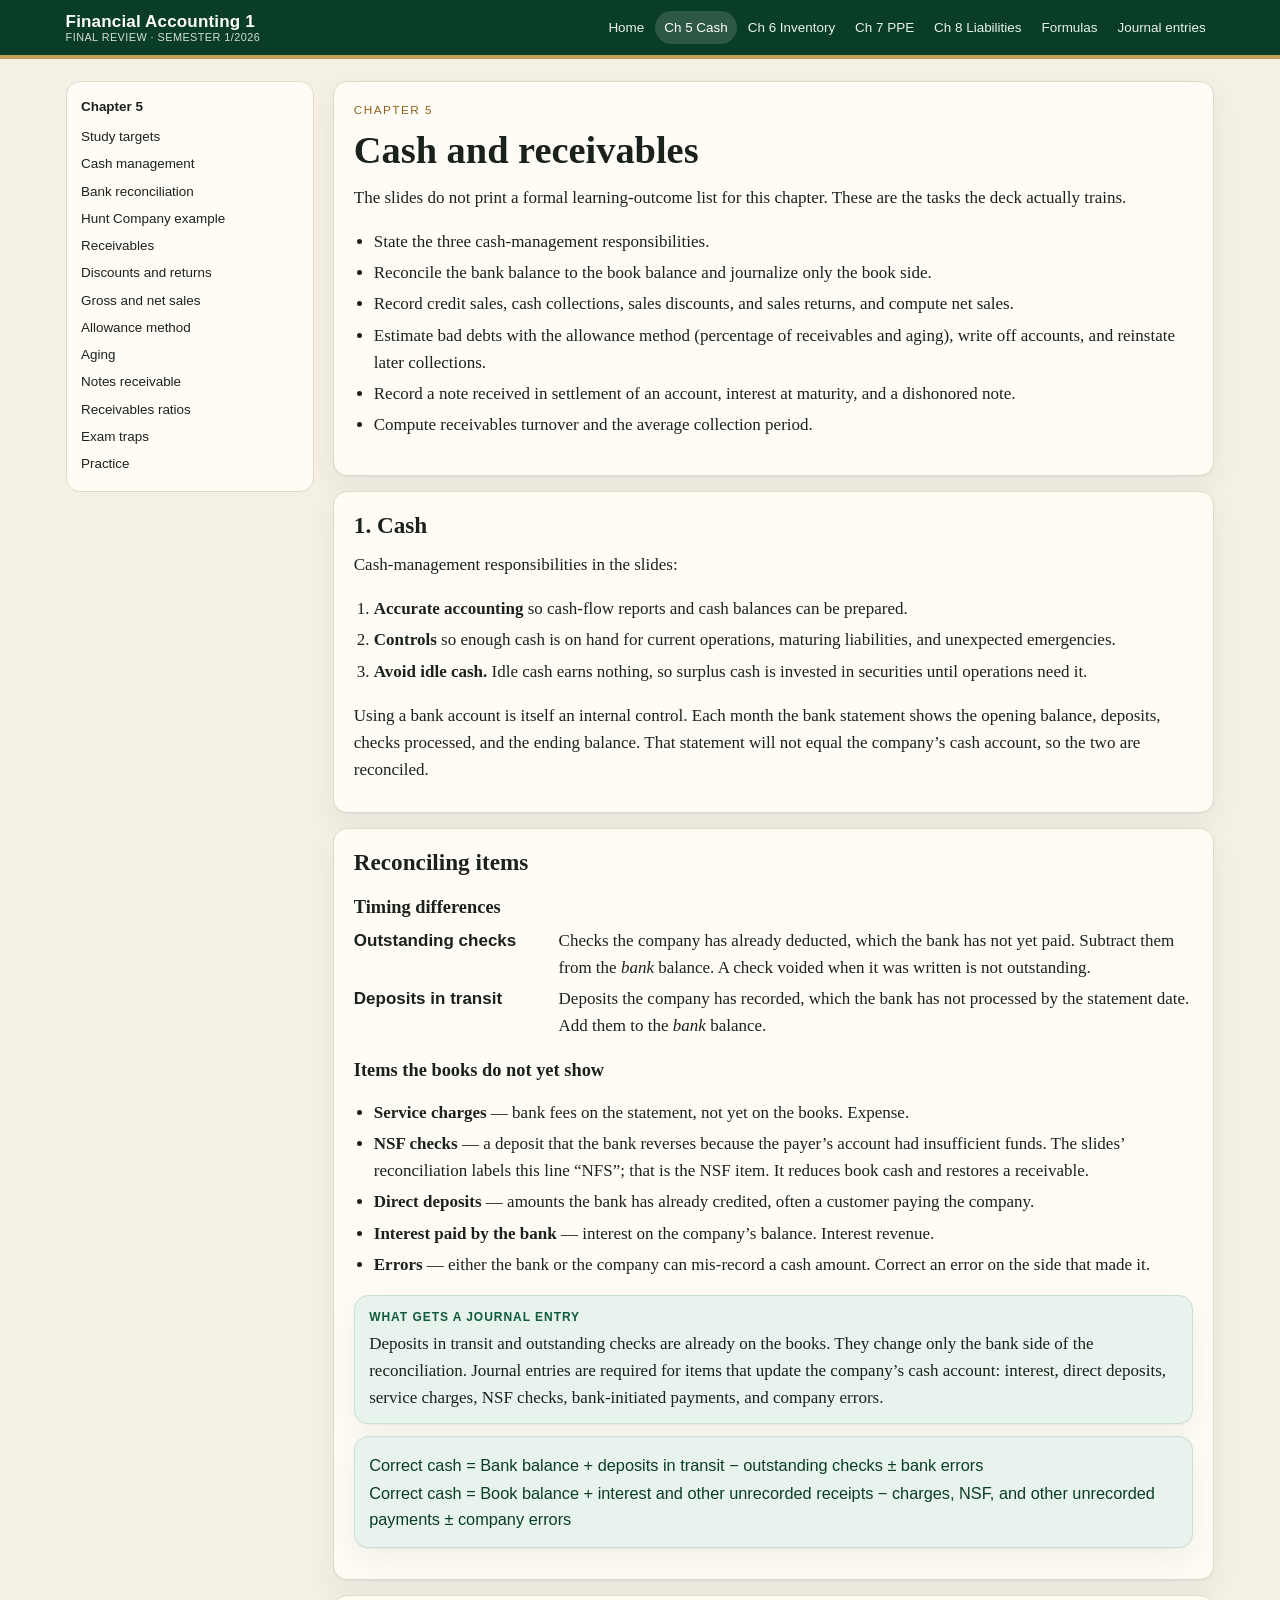
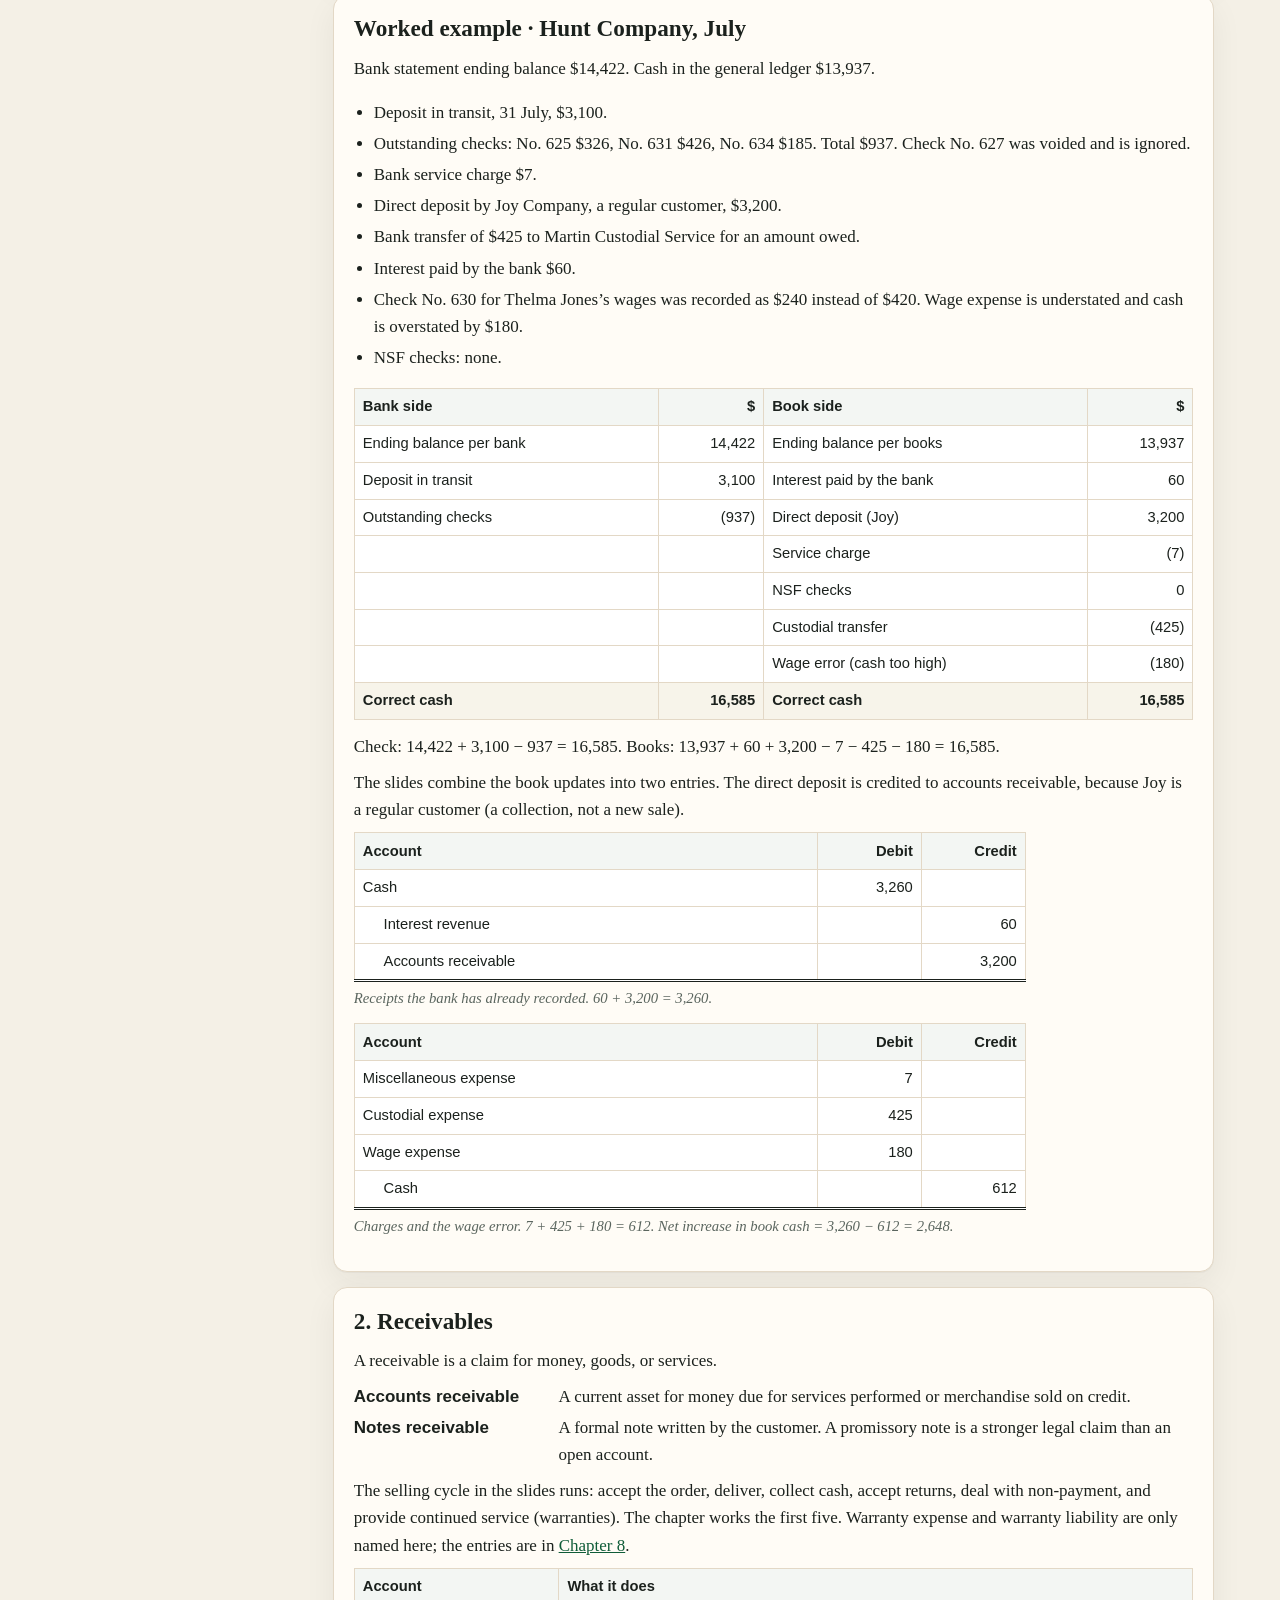
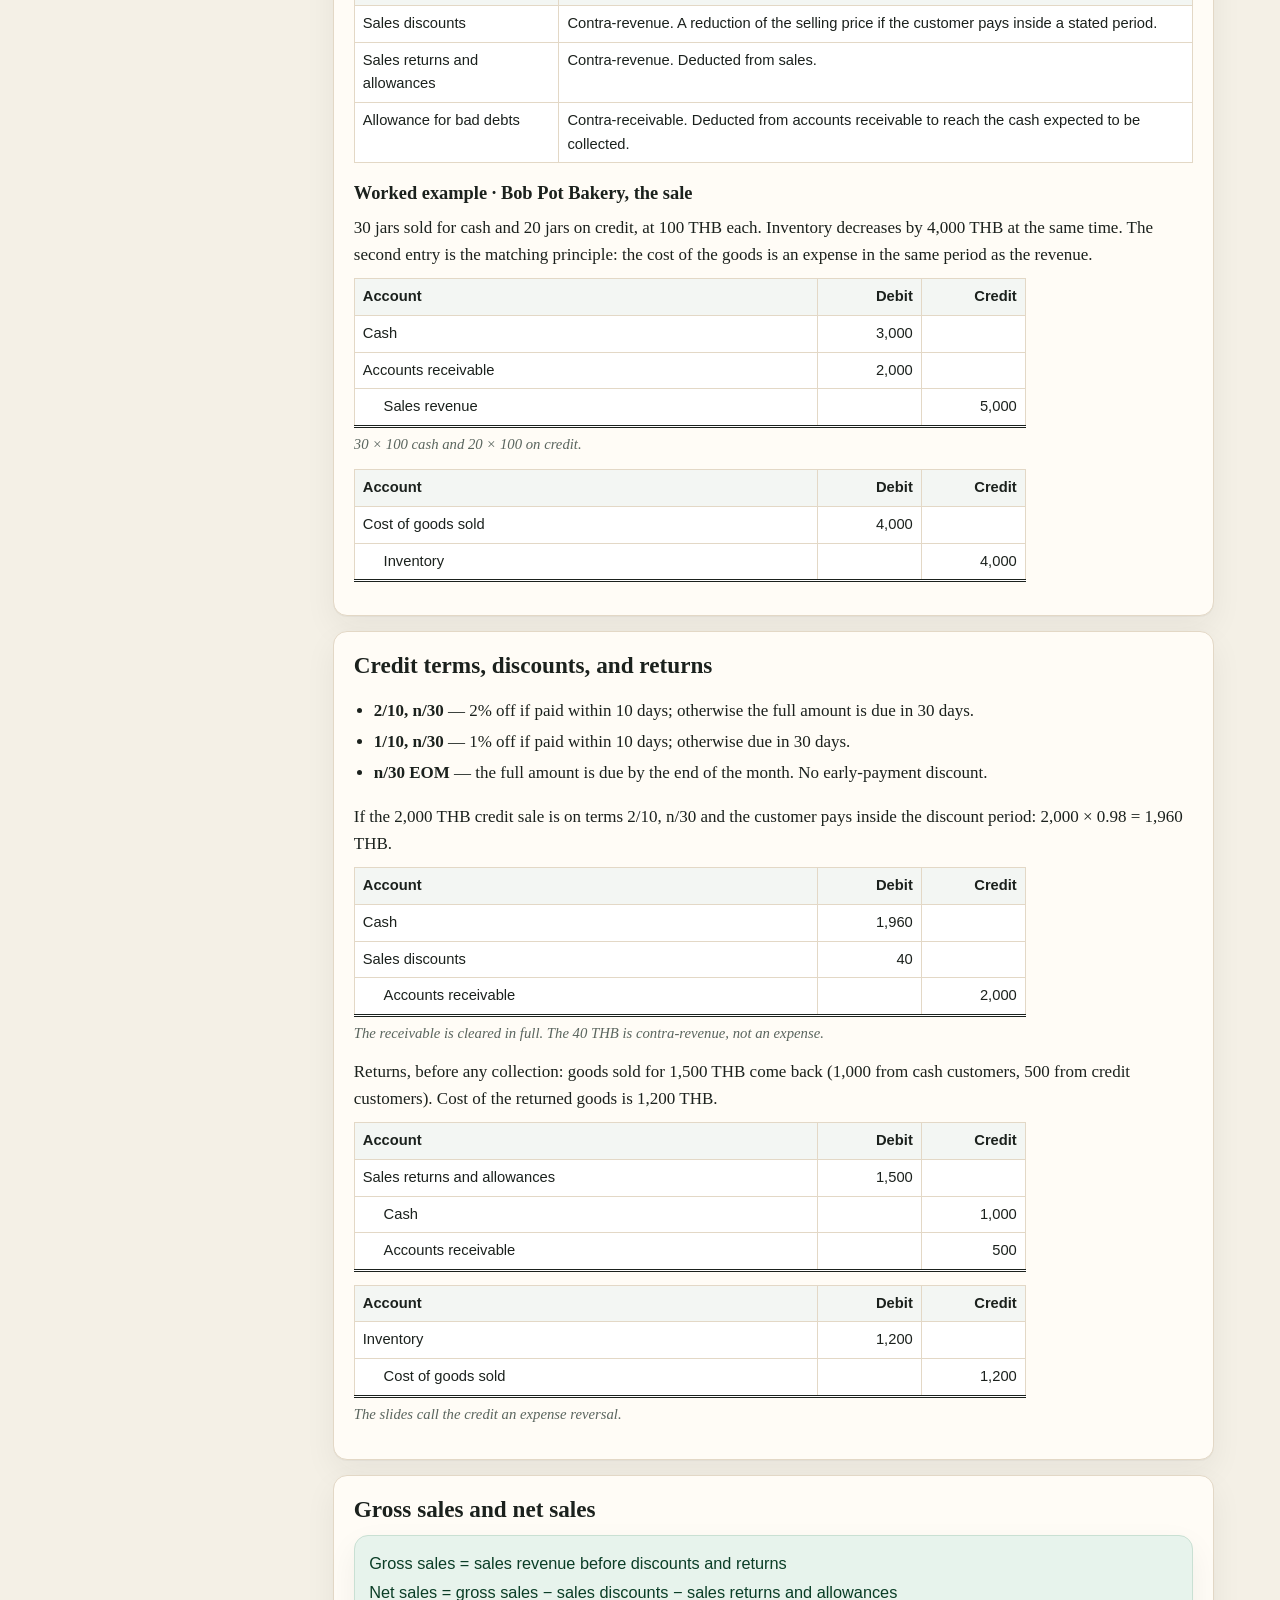
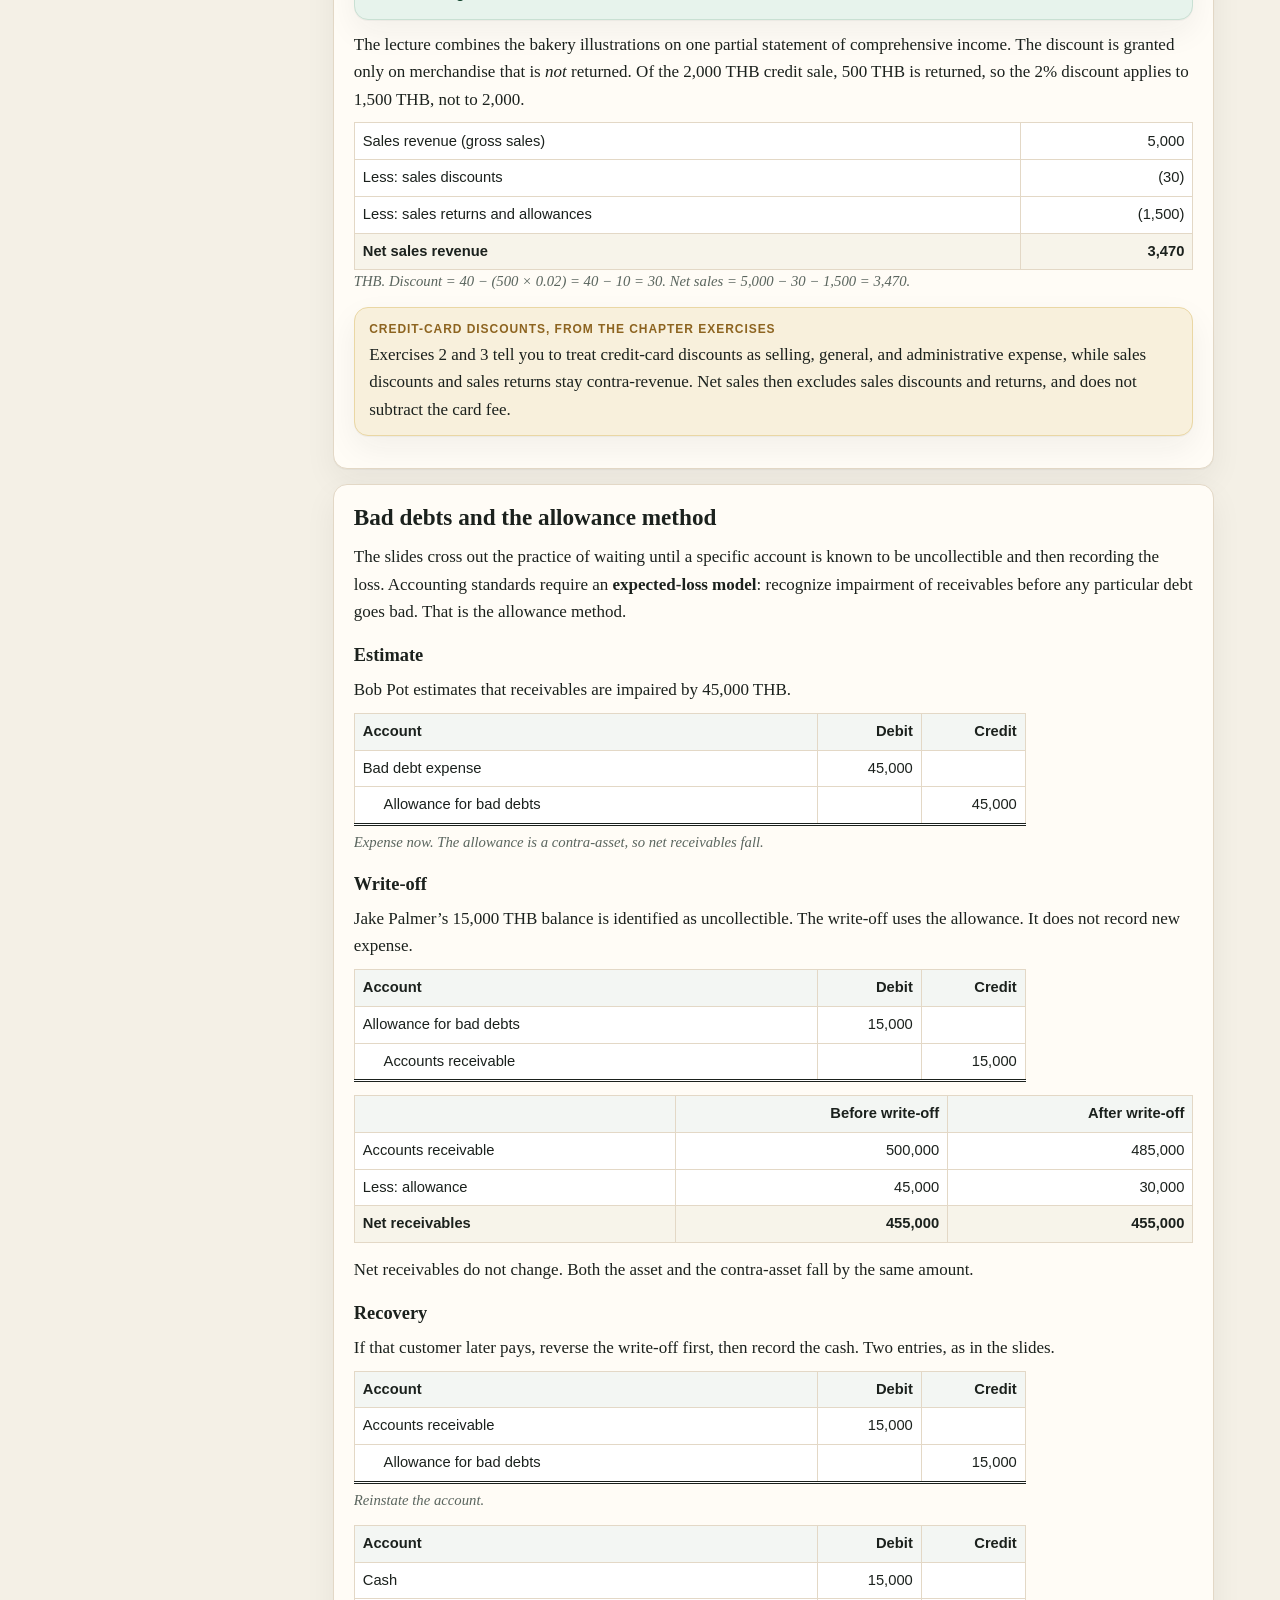
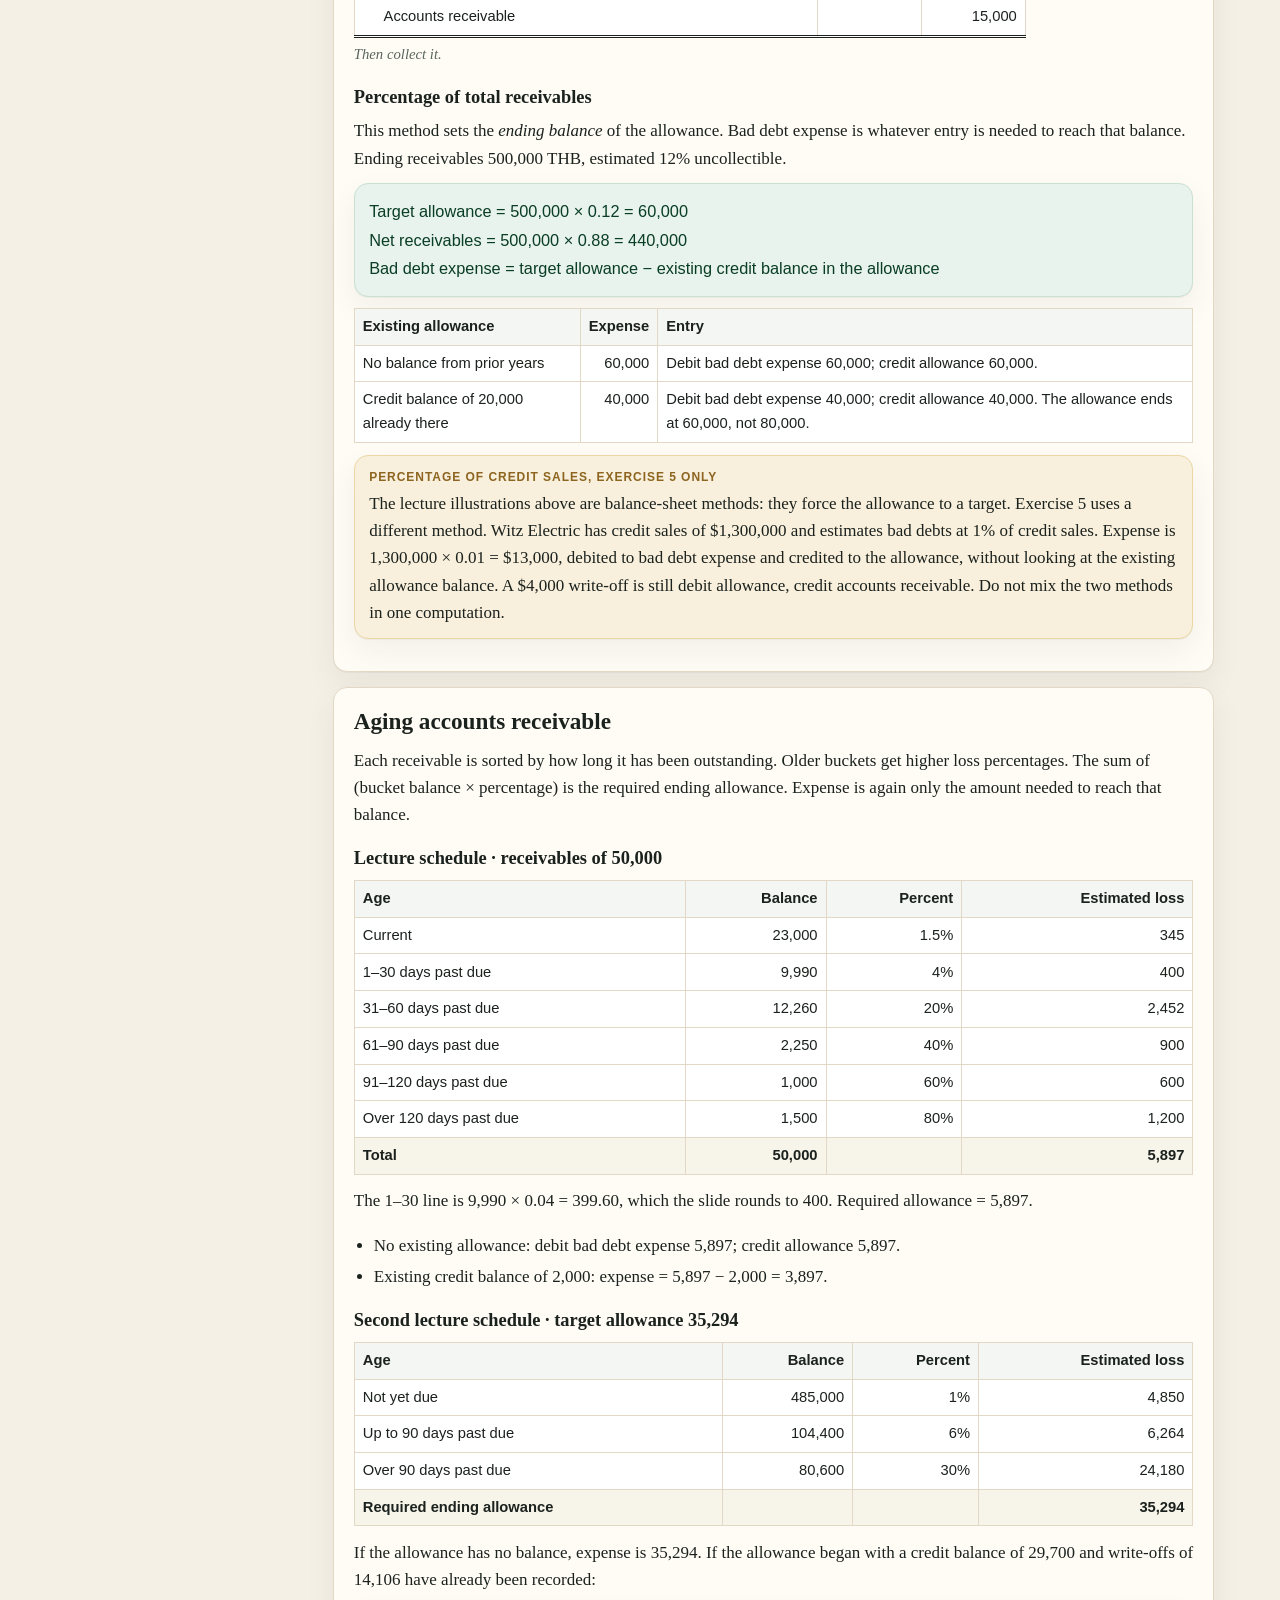
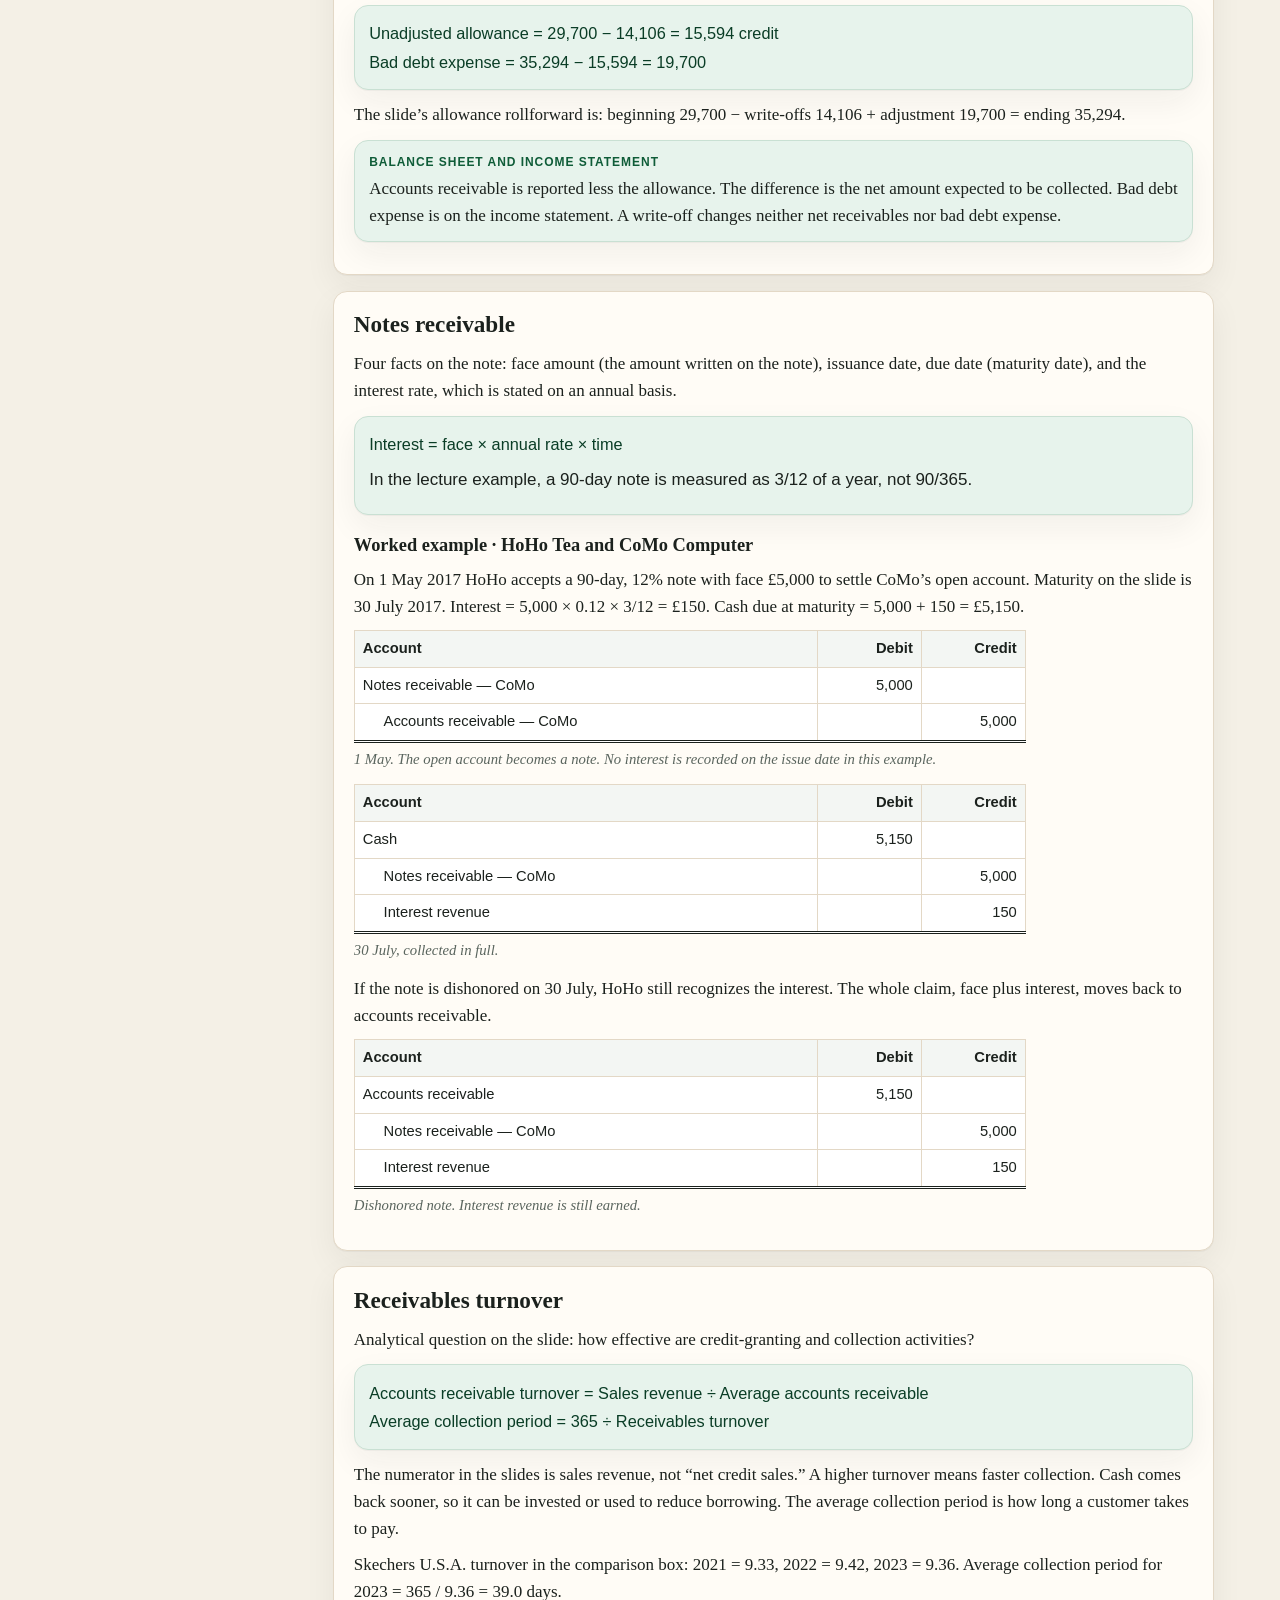
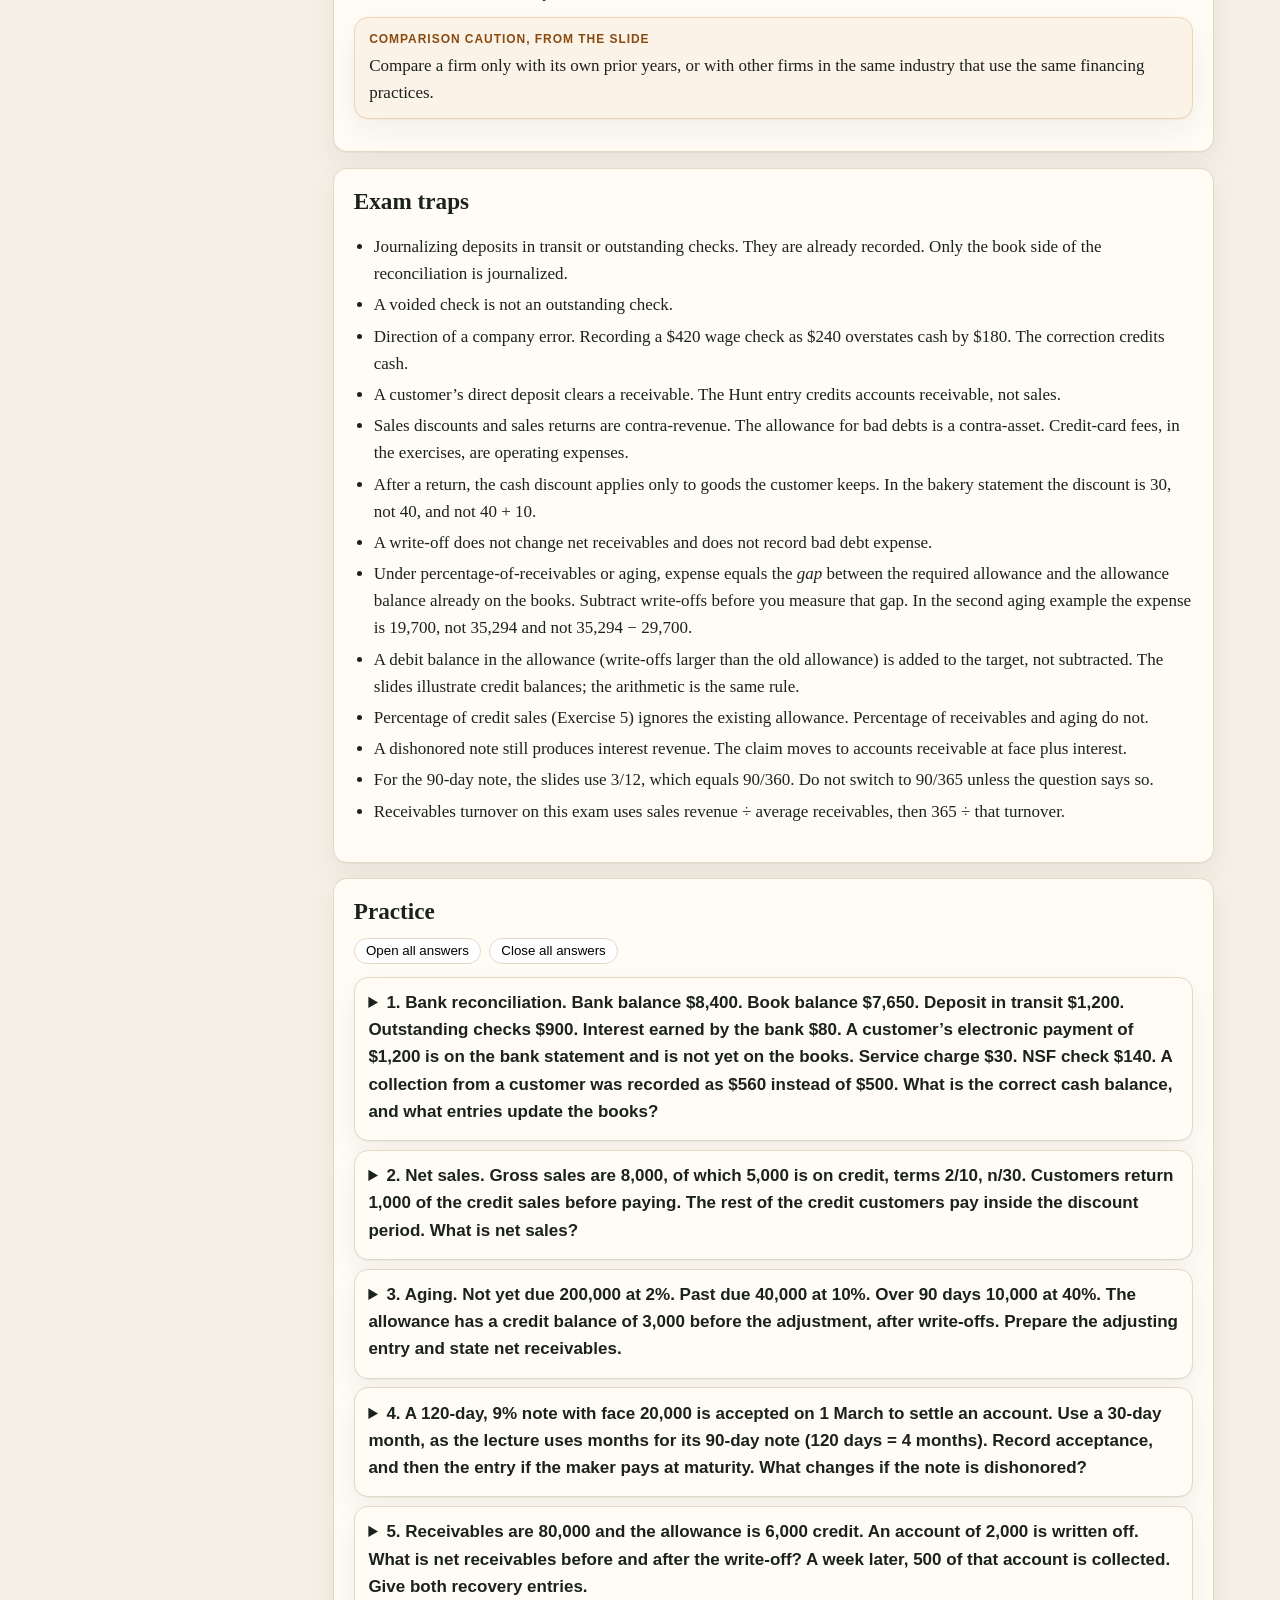
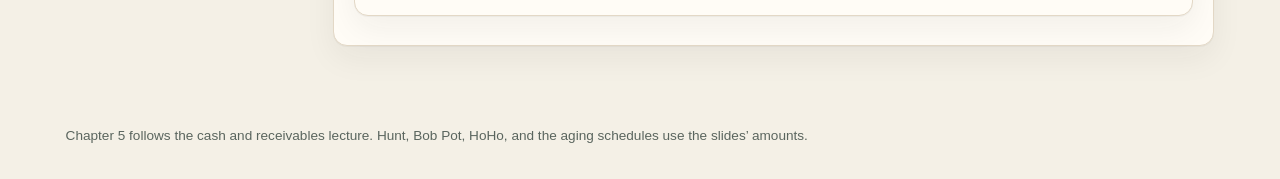
==== chapter-5.html @ 2c233d3d "Add the Financial Accounting 1 final study site for chapters 5–8. Static pages follow the lecture sl" ====
<!DOCTYPE html>
<html lang="en">
<head>
<meta charset="utf-8">
<meta name="viewport" content="width=device-width, initial-scale=1">
<title>Chapter 5 · Cash and receivables · FA1 final</title>
<link rel="icon" href="favicon.svg" type="image/svg+xml">
<link rel="stylesheet" href="css/styles.css">
</head>
<body>
<a class="skip" href="#main">Skip to content</a>
<header class="site-header">
  <div class="bar">
    <a class="brand" href="index.html">Financial Accounting 1<small>Final review · semester 1/2026</small></a>
    <input class="nav-toggle" type="checkbox" id="nav-toggle" aria-label="Open menu">
    <label class="nav-btn" for="nav-toggle">Menu</label>
    <nav class="site-nav">
      <a href="index.html">Home</a>
      <a href="chapter-5.html">Ch 5 Cash</a>
      <a href="chapter-6.html">Ch 6 Inventory</a>
      <a href="chapter-7.html">Ch 7 PPE</a>
      <a href="chapter-8.html">Ch 8 Liabilities</a>
      <a href="formulas.html">Formulas</a>
      <a href="journal-entries.html">Journal entries</a>
    </nav>
  </div>
</header>
<main id="main" class="wrap">
  <div class="layout">
    <aside class="toc">
      <strong>Chapter 5</strong>
      <a href="#outcomes">Study targets</a>
      <a href="#cash">Cash management</a>
      <a href="#bank">Bank reconciliation</a>
      <a href="#hunt">Hunt Company example</a>
      <a href="#receivables">Receivables</a>
      <a href="#discounts">Discounts and returns</a>
      <a href="#netsales">Gross and net sales</a>
      <a href="#allowance">Allowance method</a>
      <a href="#aging">Aging</a>
      <a href="#notes">Notes receivable</a>
      <a href="#ratios">Receivables ratios</a>
      <a href="#traps">Exam traps</a>
      <a href="#practice">Practice</a>
    </aside>
    <div>
      <section class="section" id="outcomes">
        <p class="kicker">Chapter 5</p>
        <h1>Cash and receivables</h1>
        <p>The slides do not print a formal learning-outcome list for this chapter. These are the tasks the deck actually trains.</p>
        <ul>
          <li>State the three cash-management responsibilities.</li>
          <li>Reconcile the bank balance to the book balance and journalize only the book side.</li>
          <li>Record credit sales, cash collections, sales discounts, and sales returns, and compute net sales.</li>
          <li>Estimate bad debts with the allowance method (percentage of receivables and aging), write off accounts, and reinstate later collections.</li>
          <li>Record a note received in settlement of an account, interest at maturity, and a dishonored note.</li>
          <li>Compute receivables turnover and the average collection period.</li>
        </ul>
      </section>

      <section class="section" id="cash">
        <h2>1. Cash</h2>
        <p>Cash-management responsibilities in the slides:</p>
        <ol>
          <li><strong>Accurate accounting</strong> so cash-flow reports and cash balances can be prepared.</li>
          <li><strong>Controls</strong> so enough cash is on hand for current operations, maturing liabilities, and unexpected emergencies.</li>
          <li><strong>Avoid idle cash.</strong> Idle cash earns nothing, so surplus cash is invested in securities until operations need it.</li>
        </ol>
        <p>Using a bank account is itself an internal control. Each month the bank statement shows the opening balance, deposits, checks processed, and the ending balance. That statement will not equal the company’s cash account, so the two are reconciled.</p>
      </section>

      <section class="section" id="bank">
        <h2>Reconciling items</h2>
        <h3>Timing differences</h3>
        <dl class="dl">
          <dt>Outstanding checks</dt>
          <dd>Checks the company has already deducted, which the bank has not yet paid. Subtract them from the <em>bank</em> balance. A check voided when it was written is not outstanding.</dd>
          <dt>Deposits in transit</dt>
          <dd>Deposits the company has recorded, which the bank has not processed by the statement date. Add them to the <em>bank</em> balance.</dd>
        </dl>
        <h3>Items the books do not yet show</h3>
        <ul>
          <li><strong>Service charges</strong> — bank fees on the statement, not yet on the books. Expense.</li>
          <li><strong>NSF checks</strong> — a deposit that the bank reverses because the payer’s account had insufficient funds. The slides’ reconciliation labels this line “NFS”; that is the NSF item. It reduces book cash and restores a receivable.</li>
          <li><strong>Direct deposits</strong> — amounts the bank has already credited, often a customer paying the company.</li>
          <li><strong>Interest paid by the bank</strong> — interest on the company’s balance. Interest revenue.</li>
          <li><strong>Errors</strong> — either the bank or the company can mis-record a cash amount. Correct an error on the side that made it.</li>
        </ul>
        <div class="callout rule">
          <strong class="label">What gets a journal entry</strong>
          Deposits in transit and outstanding checks are already on the books. They change only the bank side of the reconciliation. Journal entries are required for items that update the company’s cash account: interest, direct deposits, service charges, NSF checks, bank-initiated payments, and company errors.
        </div>
        <div class="formula">
          <p class="eq">Correct cash = Bank balance + deposits in transit − outstanding checks ± bank errors</p>
          <p class="eq">Correct cash = Book balance + interest and other unrecorded receipts − charges, NSF, and other unrecorded payments ± company errors</p>
        </div>
      </section>

      <section class="section" id="hunt">
        <h2>Worked example · Hunt Company, July</h2>
        <p>Bank statement ending balance $14,422. Cash in the general ledger $13,937.</p>
        <ul>
          <li>Deposit in transit, 31 July, $3,100.</li>
          <li>Outstanding checks: No. 625 $326, No. 631 $426, No. 634 $185. Total $937. Check No. 627 was voided and is ignored.</li>
          <li>Bank service charge $7.</li>
          <li>Direct deposit by Joy Company, a regular customer, $3,200.</li>
          <li>Bank transfer of $425 to Martin Custodial Service for an amount owed.</li>
          <li>Interest paid by the bank $60.</li>
          <li>Check No. 630 for Thelma Jones’s wages was recorded as $240 instead of $420. Wage expense is understated and cash is overstated by $180.</li>
          <li>NSF checks: none.</li>
        </ul>
        <div class="table-wrap">
          <table>
            <thead><tr><th>Bank side</th><th class="num">$</th><th>Book side</th><th class="num">$</th></tr></thead>
            <tbody>
              <tr><td>Ending balance per bank</td><td class="num">14,422</td><td>Ending balance per books</td><td class="num">13,937</td></tr>
              <tr><td>Deposit in transit</td><td class="num">3,100</td><td>Interest paid by the bank</td><td class="num">60</td></tr>
              <tr><td>Outstanding checks</td><td class="num">(937)</td><td>Direct deposit (Joy)</td><td class="num">3,200</td></tr>
              <tr><td></td><td class="num"></td><td>Service charge</td><td class="num">(7)</td></tr>
              <tr><td></td><td class="num"></td><td>NSF checks</td><td class="num">0</td></tr>
              <tr><td></td><td class="num"></td><td>Custodial transfer</td><td class="num">(425)</td></tr>
              <tr><td></td><td class="num"></td><td>Wage error (cash too high)</td><td class="num">(180)</td></tr>
              <tr class="total"><td>Correct cash</td><td class="num">16,585</td><td>Correct cash</td><td class="num">16,585</td></tr>
            </tbody>
          </table>
        </div>
        <p>Check: 14,422 + 3,100 − 937 = 16,585. Books: 13,937 + 60 + 3,200 − 7 − 425 − 180 = 16,585.</p>
        <p>The slides combine the book updates into two entries. The direct deposit is credited to accounts receivable, because Joy is a regular customer (a collection, not a new sale).</p>
        <div class="table-wrap">
          <table class="je">
            <thead><tr><th>Account</th><th class="num">Debit</th><th class="num">Credit</th></tr></thead>
            <tbody>
              <tr><td class="acct">Cash</td><td class="num">3,260</td><td class="num"></td></tr>
              <tr><td class="acct cr">Interest revenue</td><td class="num"></td><td class="num">60</td></tr>
              <tr><td class="acct cr">Accounts receivable</td><td class="num"></td><td class="num">3,200</td></tr>
            </tbody>
            <caption>Receipts the bank has already recorded. 60 + 3,200 = 3,260.</caption>
          </table>
        </div>
        <div class="table-wrap">
          <table class="je">
            <thead><tr><th>Account</th><th class="num">Debit</th><th class="num">Credit</th></tr></thead>
            <tbody>
              <tr><td class="acct">Miscellaneous expense</td><td class="num">7</td><td class="num"></td></tr>
              <tr><td class="acct">Custodial expense</td><td class="num">425</td><td class="num"></td></tr>
              <tr><td class="acct">Wage expense</td><td class="num">180</td><td class="num"></td></tr>
              <tr><td class="acct cr">Cash</td><td class="num"></td><td class="num">612</td></tr>
            </tbody>
            <caption>Charges and the wage error. 7 + 425 + 180 = 612. Net increase in book cash = 3,260 − 612 = 2,648.</caption>
          </table>
        </div>
      </section>

      <section class="section" id="receivables">
        <h2>2. Receivables</h2>
        <p>A receivable is a claim for money, goods, or services.</p>
        <dl class="dl">
          <dt>Accounts receivable</dt>
          <dd>A current asset for money due for services performed or merchandise sold on credit.</dd>
          <dt>Notes receivable</dt>
          <dd>A formal note written by the customer. A promissory note is a stronger legal claim than an open account.</dd>
        </dl>
        <p>The selling cycle in the slides runs: accept the order, deliver, collect cash, accept returns, deal with non-payment, and provide continued service (warranties). The chapter works the first five. Warranty expense and warranty liability are only named here; the entries are in <a href="chapter-8.html#warranty">Chapter 8</a>.</p>
        <div class="table-wrap">
          <table>
            <thead><tr><th>Account</th><th>What it does</th></tr></thead>
            <tbody>
              <tr><td>Sales discounts</td><td>Contra-revenue. A reduction of the selling price if the customer pays inside a stated period.</td></tr>
              <tr><td>Sales returns and allowances</td><td>Contra-revenue. Deducted from sales.</td></tr>
              <tr><td>Allowance for bad debts</td><td>Contra-receivable. Deducted from accounts receivable to reach the cash expected to be collected.</td></tr>
            </tbody>
          </table>
        </div>
        <h3>Worked example · Bob Pot Bakery, the sale</h3>
        <p>30 jars sold for cash and 20 jars on credit, at 100 THB each. Inventory decreases by 4,000 THB at the same time. The second entry is the matching principle: the cost of the goods is an expense in the same period as the revenue.</p>
        <div class="table-wrap">
          <table class="je">
            <thead><tr><th>Account</th><th class="num">Debit</th><th class="num">Credit</th></tr></thead>
            <tbody>
              <tr><td class="acct">Cash</td><td class="num">3,000</td><td class="num"></td></tr>
              <tr><td class="acct">Accounts receivable</td><td class="num">2,000</td><td class="num"></td></tr>
              <tr><td class="acct cr">Sales revenue</td><td class="num"></td><td class="num">5,000</td></tr>
            </tbody>
            <caption>30 × 100 cash and 20 × 100 on credit.</caption>
          </table>
        </div>
        <div class="table-wrap">
          <table class="je">
            <thead><tr><th>Account</th><th class="num">Debit</th><th class="num">Credit</th></tr></thead>
            <tbody>
              <tr><td class="acct">Cost of goods sold</td><td class="num">4,000</td><td class="num"></td></tr>
              <tr><td class="acct cr">Inventory</td><td class="num"></td><td class="num">4,000</td></tr>
            </tbody>
          </table>
        </div>
      </section>

      <section class="section" id="discounts">
        <h2>Credit terms, discounts, and returns</h2>
        <ul>
          <li><strong>2/10, n/30</strong> — 2% off if paid within 10 days; otherwise the full amount is due in 30 days.</li>
          <li><strong>1/10, n/30</strong> — 1% off if paid within 10 days; otherwise due in 30 days.</li>
          <li><strong>n/30 EOM</strong> — the full amount is due by the end of the month. No early-payment discount.</li>
        </ul>
        <p>If the 2,000 THB credit sale is on terms 2/10, n/30 and the customer pays inside the discount period: 2,000 × 0.98 = 1,960 THB.</p>
        <div class="table-wrap">
          <table class="je">
            <thead><tr><th>Account</th><th class="num">Debit</th><th class="num">Credit</th></tr></thead>
            <tbody>
              <tr><td class="acct">Cash</td><td class="num">1,960</td><td class="num"></td></tr>
              <tr><td class="acct">Sales discounts</td><td class="num">40</td><td class="num"></td></tr>
              <tr><td class="acct cr">Accounts receivable</td><td class="num"></td><td class="num">2,000</td></tr>
            </tbody>
            <caption>The receivable is cleared in full. The 40 THB is contra-revenue, not an expense.</caption>
          </table>
        </div>
        <p>Returns, before any collection: goods sold for 1,500 THB come back (1,000 from cash customers, 500 from credit customers). Cost of the returned goods is 1,200 THB.</p>
        <div class="table-wrap">
          <table class="je">
            <thead><tr><th>Account</th><th class="num">Debit</th><th class="num">Credit</th></tr></thead>
            <tbody>
              <tr><td class="acct">Sales returns and allowances</td><td class="num">1,500</td><td class="num"></td></tr>
              <tr><td class="acct cr">Cash</td><td class="num"></td><td class="num">1,000</td></tr>
              <tr><td class="acct cr">Accounts receivable</td><td class="num"></td><td class="num">500</td></tr>
            </tbody>
          </table>
        </div>
        <div class="table-wrap">
          <table class="je">
            <thead><tr><th>Account</th><th class="num">Debit</th><th class="num">Credit</th></tr></thead>
            <tbody>
              <tr><td class="acct">Inventory</td><td class="num">1,200</td><td class="num"></td></tr>
              <tr><td class="acct cr">Cost of goods sold</td><td class="num"></td><td class="num">1,200</td></tr>
            </tbody>
            <caption>The slides call the credit an expense reversal.</caption>
          </table>
        </div>
      </section>

      <section class="section" id="netsales">
        <h2>Gross sales and net sales</h2>
        <div class="formula">
          <p class="eq">Gross sales = sales revenue before discounts and returns</p>
          <p class="eq">Net sales = gross sales − sales discounts − sales returns and allowances</p>
        </div>
        <p>The lecture combines the bakery illustrations on one partial statement of comprehensive income. The discount is granted only on merchandise that is <em>not</em> returned. Of the 2,000 THB credit sale, 500 THB is returned, so the 2% discount applies to 1,500 THB, not to 2,000.</p>
        <div class="table-wrap">
          <table>
            <caption style="caption-side:bottom;text-align:left;font-family:var(--serif);font-style:italic;color:var(--muted)">THB. Discount = 40 − (500 × 0.02) = 40 − 10 = 30. Net sales = 5,000 − 30 − 1,500 = 3,470.</caption>
            <tbody>
              <tr><td>Sales revenue (gross sales)</td><td class="num">5,000</td></tr>
              <tr><td>Less: sales discounts</td><td class="num">(30)</td></tr>
              <tr><td>Less: sales returns and allowances</td><td class="num">(1,500)</td></tr>
              <tr class="total"><td>Net sales revenue</td><td class="num">3,470</td></tr>
            </tbody>
          </table>
        </div>
        <div class="callout note">
          <strong class="label">Credit-card discounts, from the chapter exercises</strong>
          Exercises 2 and 3 tell you to treat credit-card discounts as selling, general, and administrative expense, while sales discounts and sales returns stay contra-revenue. Net sales then excludes sales discounts and returns, and does not subtract the card fee.
        </div>
      </section>

      <section class="section" id="allowance">
        <h2>Bad debts and the allowance method</h2>
        <p>The slides cross out the practice of waiting until a specific account is known to be uncollectible and then recording the loss. Accounting standards require an <strong>expected-loss model</strong>: recognize impairment of receivables before any particular debt goes bad. That is the allowance method.</p>
        <h3>Estimate</h3>
        <p>Bob Pot estimates that receivables are impaired by 45,000 THB.</p>
        <div class="table-wrap">
          <table class="je">
            <thead><tr><th>Account</th><th class="num">Debit</th><th class="num">Credit</th></tr></thead>
            <tbody>
              <tr><td class="acct">Bad debt expense</td><td class="num">45,000</td><td class="num"></td></tr>
              <tr><td class="acct cr">Allowance for bad debts</td><td class="num"></td><td class="num">45,000</td></tr>
            </tbody>
            <caption>Expense now. The allowance is a contra-asset, so net receivables fall.</caption>
          </table>
        </div>
        <h3>Write-off</h3>
        <p>Jake Palmer’s 15,000 THB balance is identified as uncollectible. The write-off uses the allowance. It does not record new expense.</p>
        <div class="table-wrap">
          <table class="je">
            <thead><tr><th>Account</th><th class="num">Debit</th><th class="num">Credit</th></tr></thead>
            <tbody>
              <tr><td class="acct">Allowance for bad debts</td><td class="num">15,000</td><td class="num"></td></tr>
              <tr><td class="acct cr">Accounts receivable</td><td class="num"></td><td class="num">15,000</td></tr>
            </tbody>
          </table>
        </div>
        <div class="table-wrap">
          <table>
            <thead><tr><th></th><th class="num">Before write-off</th><th class="num">After write-off</th></tr></thead>
            <tbody>
              <tr><td>Accounts receivable</td><td class="num">500,000</td><td class="num">485,000</td></tr>
              <tr><td>Less: allowance</td><td class="num">45,000</td><td class="num">30,000</td></tr>
              <tr class="total"><td>Net receivables</td><td class="num">455,000</td><td class="num">455,000</td></tr>
            </tbody>
          </table>
        </div>
        <p>Net receivables do not change. Both the asset and the contra-asset fall by the same amount.</p>
        <h3>Recovery</h3>
        <p>If that customer later pays, reverse the write-off first, then record the cash. Two entries, as in the slides.</p>
        <div class="table-wrap">
          <table class="je">
            <thead><tr><th>Account</th><th class="num">Debit</th><th class="num">Credit</th></tr></thead>
            <tbody>
              <tr><td class="acct">Accounts receivable</td><td class="num">15,000</td><td class="num"></td></tr>
              <tr><td class="acct cr">Allowance for bad debts</td><td class="num"></td><td class="num">15,000</td></tr>
            </tbody>
            <caption>Reinstate the account.</caption>
          </table>
        </div>
        <div class="table-wrap">
          <table class="je">
            <thead><tr><th>Account</th><th class="num">Debit</th><th class="num">Credit</th></tr></thead>
            <tbody>
              <tr><td class="acct">Cash</td><td class="num">15,000</td><td class="num"></td></tr>
              <tr><td class="acct cr">Accounts receivable</td><td class="num"></td><td class="num">15,000</td></tr>
            </tbody>
            <caption>Then collect it.</caption>
          </table>
        </div>
        <h3>Percentage of total receivables</h3>
        <p>This method sets the <em>ending balance</em> of the allowance. Bad debt expense is whatever entry is needed to reach that balance. Ending receivables 500,000 THB, estimated 12% uncollectible.</p>
        <div class="formula">
          <p class="eq">Target allowance = 500,000 × 0.12 = 60,000</p>
          <p class="eq">Net receivables = 500,000 × 0.88 = 440,000</p>
          <p class="eq">Bad debt expense = target allowance − existing credit balance in the allowance</p>
        </div>
        <div class="table-wrap">
          <table>
            <thead><tr><th>Existing allowance</th><th class="num">Expense</th><th>Entry</th></tr></thead>
            <tbody>
              <tr><td>No balance from prior years</td><td class="num">60,000</td><td>Debit bad debt expense 60,000; credit allowance 60,000.</td></tr>
              <tr><td>Credit balance of 20,000 already there</td><td class="num">40,000</td><td>Debit bad debt expense 40,000; credit allowance 40,000. The allowance ends at 60,000, not 80,000.</td></tr>
            </tbody>
          </table>
        </div>
        <div class="callout note">
          <strong class="label">Percentage of credit sales, Exercise 5 only</strong>
          The lecture illustrations above are balance-sheet methods: they force the allowance to a target. Exercise 5 uses a different method. Witz Electric has credit sales of $1,300,000 and estimates bad debts at 1% of credit sales. Expense is 1,300,000 × 0.01 = $13,000, debited to bad debt expense and credited to the allowance, without looking at the existing allowance balance. A $4,000 write-off is still debit allowance, credit accounts receivable. Do not mix the two methods in one computation.
        </div>
      </section>

      <section class="section" id="aging">
        <h2>Aging accounts receivable</h2>
        <p>Each receivable is sorted by how long it has been outstanding. Older buckets get higher loss percentages. The sum of (bucket balance × percentage) is the required ending allowance. Expense is again only the amount needed to reach that balance.</p>
        <h3>Lecture schedule · receivables of 50,000</h3>
        <div class="table-wrap">
          <table>
            <thead><tr><th>Age</th><th class="num">Balance</th><th class="num">Percent</th><th class="num">Estimated loss</th></tr></thead>
            <tbody>
              <tr><td>Current</td><td class="num">23,000</td><td class="num">1.5%</td><td class="num">345</td></tr>
              <tr><td>1–30 days past due</td><td class="num">9,990</td><td class="num">4%</td><td class="num">400</td></tr>
              <tr><td>31–60 days past due</td><td class="num">12,260</td><td class="num">20%</td><td class="num">2,452</td></tr>
              <tr><td>61–90 days past due</td><td class="num">2,250</td><td class="num">40%</td><td class="num">900</td></tr>
              <tr><td>91–120 days past due</td><td class="num">1,000</td><td class="num">60%</td><td class="num">600</td></tr>
              <tr><td>Over 120 days past due</td><td class="num">1,500</td><td class="num">80%</td><td class="num">1,200</td></tr>
              <tr class="total"><td>Total</td><td class="num">50,000</td><td class="num"></td><td class="num">5,897</td></tr>
            </tbody>
          </table>
        </div>
        <p>The 1–30 line is 9,990 × 0.04 = 399.60, which the slide rounds to 400. Required allowance = 5,897.</p>
        <ul>
          <li>No existing allowance: debit bad debt expense 5,897; credit allowance 5,897.</li>
          <li>Existing credit balance of 2,000: expense = 5,897 − 2,000 = 3,897.</li>
        </ul>
        <h3>Second lecture schedule · target allowance 35,294</h3>
        <div class="table-wrap">
          <table>
            <thead><tr><th>Age</th><th class="num">Balance</th><th class="num">Percent</th><th class="num">Estimated loss</th></tr></thead>
            <tbody>
              <tr><td>Not yet due</td><td class="num">485,000</td><td class="num">1%</td><td class="num">4,850</td></tr>
              <tr><td>Up to 90 days past due</td><td class="num">104,400</td><td class="num">6%</td><td class="num">6,264</td></tr>
              <tr><td>Over 90 days past due</td><td class="num">80,600</td><td class="num">30%</td><td class="num">24,180</td></tr>
              <tr class="total"><td>Required ending allowance</td><td class="num"></td><td class="num"></td><td class="num">35,294</td></tr>
            </tbody>
          </table>
        </div>
        <p>If the allowance has no balance, expense is 35,294. If the allowance began with a credit balance of 29,700 and write-offs of 14,106 have already been recorded:</p>
        <div class="formula">
          <p class="eq">Unadjusted allowance = 29,700 − 14,106 = 15,594 credit</p>
          <p class="eq">Bad debt expense = 35,294 − 15,594 = 19,700</p>
        </div>
        <p>The slide’s allowance rollforward is: beginning 29,700 − write-offs 14,106 + adjustment 19,700 = ending 35,294.</p>
        <div class="callout rule">
          <strong class="label">Balance sheet and income statement</strong>
          Accounts receivable is reported less the allowance. The difference is the net amount expected to be collected. Bad debt expense is on the income statement. A write-off changes neither net receivables nor bad debt expense.
        </div>
      </section>

      <section class="section" id="notes">
        <h2>Notes receivable</h2>
        <p>Four facts on the note: face amount (the amount written on the note), issuance date, due date (maturity date), and the interest rate, which is stated on an annual basis.</p>
        <div class="formula">
          <p class="eq">Interest = face × annual rate × time</p>
          <p>In the lecture example, a 90-day note is measured as 3/12 of a year, not 90/365.</p>
        </div>
        <h3>Worked example · HoHo Tea and CoMo Computer</h3>
        <p>On 1 May 2017 HoHo accepts a 90-day, 12% note with face £5,000 to settle CoMo’s open account. Maturity on the slide is 30 July 2017. Interest = 5,000 × 0.12 × 3/12 = £150. Cash due at maturity = 5,000 + 150 = £5,150.</p>
        <div class="table-wrap">
          <table class="je">
            <thead><tr><th>Account</th><th class="num">Debit</th><th class="num">Credit</th></tr></thead>
            <tbody>
              <tr><td class="acct">Notes receivable — CoMo</td><td class="num">5,000</td><td class="num"></td></tr>
              <tr><td class="acct cr">Accounts receivable — CoMo</td><td class="num"></td><td class="num">5,000</td></tr>
            </tbody>
            <caption>1 May. The open account becomes a note. No interest is recorded on the issue date in this example.</caption>
          </table>
        </div>
        <div class="table-wrap">
          <table class="je">
            <thead><tr><th>Account</th><th class="num">Debit</th><th class="num">Credit</th></tr></thead>
            <tbody>
              <tr><td class="acct">Cash</td><td class="num">5,150</td><td class="num"></td></tr>
              <tr><td class="acct cr">Notes receivable — CoMo</td><td class="num"></td><td class="num">5,000</td></tr>
              <tr><td class="acct cr">Interest revenue</td><td class="num"></td><td class="num">150</td></tr>
            </tbody>
            <caption>30 July, collected in full.</caption>
          </table>
        </div>
        <p>If the note is dishonored on 30 July, HoHo still recognizes the interest. The whole claim, face plus interest, moves back to accounts receivable.</p>
        <div class="table-wrap">
          <table class="je">
            <thead><tr><th>Account</th><th class="num">Debit</th><th class="num">Credit</th></tr></thead>
            <tbody>
              <tr><td class="acct">Accounts receivable</td><td class="num">5,150</td><td class="num"></td></tr>
              <tr><td class="acct cr">Notes receivable — CoMo</td><td class="num"></td><td class="num">5,000</td></tr>
              <tr><td class="acct cr">Interest revenue</td><td class="num"></td><td class="num">150</td></tr>
            </tbody>
            <caption>Dishonored note. Interest revenue is still earned.</caption>
          </table>
        </div>
      </section>

      <section class="section" id="ratios">
        <h2>Receivables turnover</h2>
        <p>Analytical question on the slide: how effective are credit-granting and collection activities?</p>
        <div class="formula">
          <p class="eq">Accounts receivable turnover = Sales revenue ÷ Average accounts receivable</p>
          <p class="eq">Average collection period = 365 ÷ Receivables turnover</p>
        </div>
        <p>The numerator in the slides is sales revenue, not “net credit sales.” A higher turnover means faster collection. Cash comes back sooner, so it can be invested or used to reduce borrowing. The average collection period is how long a customer takes to pay.</p>
        <p>Skechers U.S.A. turnover in the comparison box: 2021 = 9.33, 2022 = 9.42, 2023 = 9.36. Average collection period for 2023 = 365 / 9.36 = 39.0 days.</p>
        <div class="callout trap">
          <strong class="label">Comparison caution, from the slide</strong>
          Compare a firm only with its own prior years, or with other firms in the same industry that use the same financing practices.
        </div>
      </section>

      <section class="section" id="traps">
        <h2>Exam traps</h2>
        <ul>
          <li>Journalizing deposits in transit or outstanding checks. They are already recorded. Only the book side of the reconciliation is journalized.</li>
          <li>A voided check is not an outstanding check.</li>
          <li>Direction of a company error. Recording a $420 wage check as $240 overstates cash by $180. The correction credits cash.</li>
          <li>A customer’s direct deposit clears a receivable. The Hunt entry credits accounts receivable, not sales.</li>
          <li>Sales discounts and sales returns are contra-revenue. The allowance for bad debts is a contra-asset. Credit-card fees, in the exercises, are operating expenses.</li>
          <li>After a return, the cash discount applies only to goods the customer keeps. In the bakery statement the discount is 30, not 40, and not 40 + 10.</li>
          <li>A write-off does not change net receivables and does not record bad debt expense.</li>
          <li>Under percentage-of-receivables or aging, expense equals the <em>gap</em> between the required allowance and the allowance balance already on the books. Subtract write-offs before you measure that gap. In the second aging example the expense is 19,700, not 35,294 and not 35,294 − 29,700.</li>
          <li>A debit balance in the allowance (write-offs larger than the old allowance) is added to the target, not subtracted. The slides illustrate credit balances; the arithmetic is the same rule.</li>
          <li>Percentage of credit sales (Exercise 5) ignores the existing allowance. Percentage of receivables and aging do not.</li>
          <li>A dishonored note still produces interest revenue. The claim moves to accounts receivable at face plus interest.</li>
          <li>For the 90-day note, the slides use 3/12, which equals 90/360. Do not switch to 90/365 unless the question says so.</li>
          <li>Receivables turnover on this exam uses sales revenue ÷ average receivables, then 365 ÷ that turnover.</li>
        </ul>
      </section>

      <section class="section" id="practice">
        <h2>Practice</h2>
        <div class="tools">
          <button type="button" data-expand="open">Open all answers</button>
          <button type="button" data-expand="close">Close all answers</button>
        </div>

        <details class="qa">
          <summary>1. Bank reconciliation. Bank balance $8,400. Book balance $7,650. Deposit in transit $1,200. Outstanding checks $900. Interest earned by the bank $80. A customer’s electronic payment of $1,200 is on the bank statement and is not yet on the books. Service charge $30. NSF check $140. A collection from a customer was recorded as $560 instead of $500. What is the correct cash balance, and what entries update the books?</summary>
          <div class="answer">
            <p>Bank: 8,400 + 1,200 − 900 = <strong>8,700</strong>. The recording error overstated cash by 60. Book: 7,650 + 80 + 1,200 − 30 − 140 − 60 = <strong>8,700</strong>.</p>
            <p>Debit cash 1,280; credit interest revenue 80; credit accounts receivable 1,200. Debit miscellaneous expense 30; debit accounts receivable 140 (NSF); debit accounts receivable 60 (the collection was recorded 60 too high, so the receivable was reduced too far); credit cash 230.</p>
            <p>Do not journalize the deposit in transit or the outstanding checks.</p>
          </div>
        </details>

        <details class="qa">
          <summary>2. Net sales. Gross sales are 8,000, of which 5,000 is on credit, terms 2/10, n/30. Customers return 1,000 of the credit sales before paying. The rest of the credit customers pay inside the discount period. What is net sales?</summary>
          <div class="answer">
            <p>Discount base = 5,000 − 1,000 = 4,000. Discount = 4,000 × 0.02 = 80. Net sales = 8,000 − 80 − 1,000 = <strong>7,920</strong>. The cash sales of 3,000 are not discounted and were not returned.</p>
          </div>
        </details>

        <details class="qa">
          <summary>3. Aging. Not yet due 200,000 at 2%. Past due 40,000 at 10%. Over 90 days 10,000 at 40%. The allowance has a credit balance of 3,000 before the adjustment, after write-offs. Prepare the adjusting entry and state net receivables.</summary>
          <div class="answer">
            <p>Required allowance = 200,000 × 0.02 + 40,000 × 0.10 + 10,000 × 0.40 = 4,000 + 4,000 + 4,000 = 12,000. Expense = 12,000 − 3,000 = <strong>9,000</strong>. Debit bad debt expense 9,000; credit allowance 9,000. Receivables total 250,000. Net receivables = 250,000 − 12,000 = <strong>238,000</strong>.</p>
          </div>
        </details>

        <details class="qa">
          <summary>4. A 120-day, 9% note with face 20,000 is accepted on 1 March to settle an account. Use a 30-day month, as the lecture uses months for its 90-day note (120 days = 4 months). Record acceptance, and then the entry if the maker pays at maturity. What changes if the note is dishonored?</summary>
          <div class="answer">
            <p>Interest = 20,000 × 0.09 × 4/12 = <strong>600</strong>. Acceptance: debit notes receivable 20,000; credit accounts receivable 20,000. Collection: debit cash 20,600; credit notes receivable 20,000; credit interest revenue 600. If dishonored: debit accounts receivable 20,600; credit notes receivable 20,000; credit interest revenue 600. Interest revenue is recognized either way.</p>
          </div>
        </details>

        <details class="qa">
          <summary>5. Receivables are 80,000 and the allowance is 6,000 credit. An account of 2,000 is written off. What is net receivables before and after the write-off? A week later, 500 of that account is collected. Give both recovery entries.</summary>
          <div class="answer">
            <p>Before: 80,000 − 6,000 = 74,000. After: receivables 78,000, allowance 4,000, net still <strong>74,000</strong>. No bad debt expense on the write-off. Recovery: debit accounts receivable 500, credit allowance 500; then debit cash 500, credit accounts receivable 500.</p>
          </div>
        </details>
      </section>
    </div>
  </div>
</main>
<footer class="footer">Chapter 5 follows the cash and receivables lecture. Hunt, Bob Pot, HoHo, and the aging schedules use the slides’ amounts.</footer>
<script src="js/site.js"></script>
</body>
</html>
---- css/styles.css ----
:root {
  --ink: #1b211d;
  --muted: #5a655e;
  --paper: #f4f0e6;
  --sheet: #fffcf6;
  --line: #e3d8c6;
  --green: #0f5c38;
  --green-deep: #0a3d26;
  --green-soft: #e7f3ec;
  --gold: #8d6420;
  --gold-soft: #f8f0dc;
  --clay: #8a3d24;
  --clay-soft: #f8ece6;
  --trap: #8a4b12;
  --trap-soft: #fbf3e7;
  --shadow: 0 1px 0 rgba(27, 33, 29, 0.04), 0 12px 32px rgba(27, 33, 29, 0.06);
  --sans: "Avenir Next", "Segoe UI", Helvetica, Arial, sans-serif;
  --serif: "Iowan Old Style", Palatino, "Palatino Linotype", Georgia, serif;
  --mono: "SFMono-Regular", ui-monospace, Menlo, Consolas, monospace;
  --max: 74rem;
}

* { box-sizing: border-box; }
html { scroll-behavior: smooth; }
body {
  margin: 0;
  color: var(--ink);
  background:
    radial-gradient(1200px 400px at 10% -10%, #e7f3ec 0%, transparent 55%),
    var(--paper);
  font-family: var(--serif);
  font-size: 1.0625rem;
  line-height: 1.6;
}
img { max-width: 100%; }
a { color: var(--green); }
a:hover { color: var(--green-deep); }
:focus-visible {
  outline: 3px solid #d4a24c;
  outline-offset: 2px;
}

.skip {
  position: absolute;
  left: 0.75rem;
  top: -4rem;
  background: var(--green-deep);
  color: white;
  padding: 0.5rem 0.8rem;
  z-index: 20;
}
.skip:focus { top: 0.75rem; }

.site-header {
  position: sticky;
  top: 0;
  z-index: 10;
  background: var(--green-deep);
  color: #f4f7f2;
  border-bottom: 4px solid #c4a15a;
}
.bar {
  max-width: var(--max);
  margin: 0 auto;
  padding: 0.7rem 1.1rem;
  display: flex;
  align-items: center;
  gap: 1rem;
}
.brand {
  color: white;
  text-decoration: none;
  font-family: var(--sans);
  font-weight: 700;
  letter-spacing: 0.01em;
  display: flex;
  flex-direction: column;
  line-height: 1.15;
  min-width: 11rem;
}
.brand small {
  font-weight: 500;
  opacity: 0.82;
  letter-spacing: 0.04em;
  text-transform: uppercase;
  font-size: 0.68rem;
}
.nav-toggle { position: absolute; opacity: 0; pointer-events: none; }
.nav-btn {
  display: none;
  margin-left: auto;
  font-family: var(--sans);
  font-size: 0.85rem;
  border: 1px solid rgba(255,255,255,0.35);
  padding: 0.35rem 0.7rem;
  border-radius: 999px;
  cursor: pointer;
}
.site-nav {
  display: flex;
  flex-wrap: wrap;
  gap: 0.25rem 0.15rem;
  margin-left: auto;
}
.site-nav a {
  color: #e7f3ec;
  text-decoration: none;
  font-family: var(--sans);
  font-size: 0.84rem;
  padding: 0.35rem 0.55rem;
  border-radius: 999px;
}
.site-nav a:hover,
.site-nav a[aria-current="page"] {
  background: rgba(255,255,255,0.14);
  color: white;
}

.wrap {
  max-width: var(--max);
  margin: 0 auto;
  padding: 1.4rem 1.1rem 4rem;
}

.hero {
  display: grid;
  grid-template-columns: 1.4fr 0.8fr;
  gap: 1.25rem;
  align-items: stretch;
  margin-bottom: 1.5rem;
}
.hero-card, .panel, .section, .qa, .callout, .formula, .worked {
  background: var(--sheet);
  border: 1px solid var(--line);
  border-radius: 14px;
  box-shadow: var(--shadow);
}
.hero-card { padding: 1.4rem 1.5rem 1.3rem; }
.kicker {
  font-family: var(--sans);
  text-transform: uppercase;
  letter-spacing: 0.12em;
  font-size: 0.74rem;
  color: var(--gold);
  margin: 0 0 0.4rem;
}
h1, h2, h3, h4 { line-height: 1.25; font-weight: 680; }
h1 { font-size: clamp(1.8rem, 3vw, 2.5rem); margin: 0 0 0.6rem; }
h2 { font-size: 1.45rem; margin: 0 0 0.7rem; }
h3 { font-size: 1.15rem; margin: 1.2rem 0 0.4rem; }
h4 { font-size: 1.02rem; margin: 1rem 0 0.3rem; }
p { margin: 0.55rem 0; }
.lede { font-size: 1.12rem; }

.side-card {
  padding: 1.1rem 1.15rem;
  background: var(--green-deep);
  color: #f3f7f4;
  border-radius: 14px;
}
.side-card h2 { color: white; font-size: 1.05rem; font-family: var(--sans); }
.side-card ol { margin: 0.4rem 0 0; padding-left: 1.15rem; }
.side-card a { color: #f2d48a; }

.grid {
  display: grid;
  grid-template-columns: repeat(2, 1fr);
  gap: 0.9rem;
}
.card {
  display: block;
  text-decoration: none;
  color: inherit;
  background: var(--sheet);
  border: 1px solid var(--line);
  border-radius: 14px;
  padding: 1rem 1.05rem 0.95rem;
  box-shadow: var(--shadow);
}
.card:hover { border-color: #b7c9bc; }
.card .num {
  font-family: var(--sans);
  font-size: 0.75rem;
  letter-spacing: 0.08em;
  text-transform: uppercase;
  color: var(--green);
}
.card h2 { font-size: 1.2rem; margin: 0.2rem 0 0.35rem; }
.card p { color: var(--muted); margin: 0; font-size: 0.98rem; }

.layout {
  display: grid;
  grid-template-columns: 15.5rem 1fr;
  gap: 1.2rem;
  align-items: start;
}
.toc {
  position: sticky;
  top: 4.4rem;
  background: var(--sheet);
  border: 1px solid var(--line);
  border-radius: 14px;
  padding: 0.85rem 0.9rem;
  font-family: var(--sans);
  font-size: 0.84rem;
}
.toc strong { display: block; margin-bottom: 0.35rem; }
.toc a { display: block; text-decoration: none; padding: 0.18rem 0; color: var(--ink); }
.toc a:hover { color: var(--green); }

.section { padding: 1.15rem 1.25rem 1.25rem; margin-bottom: 0.95rem; }
.section > :first-child { margin-top: 0; }

ul, ol { padding-left: 1.25rem; }
li { margin: 0.25rem 0; }

.formula {
  padding: 0.75rem 0.9rem;
  background: var(--green-soft);
  border-color: #c9e0d3;
  margin: 0.7rem 0;
  font-family: var(--sans);
}
.formula code, code {
  font-family: var(--mono);
  font-size: 0.92em;
}
.formula .eq {
  font-size: 1.02rem;
  color: var(--green-deep);
  margin: 0.15rem 0;
}

.callout {
  padding: 0.75rem 0.9rem;
  margin: 0.75rem 0;
}
.callout.trap { background: var(--trap-soft); border-color: #efd3b4; }
.callout.note { background: var(--gold-soft); border-color: #ead7a4; }
.callout.rule { background: var(--green-soft); border-color: #c9e0d3; }
.callout strong.label {
  font-family: var(--sans);
  font-size: 0.75rem;
  letter-spacing: 0.08em;
  text-transform: uppercase;
  display: block;
  margin-bottom: 0.15rem;
}
.callout.trap strong.label { color: var(--trap); }
.callout.note strong.label { color: var(--gold); }
.callout.rule strong.label { color: var(--green); }

.worked {
  padding: 0.85rem 0.95rem 1rem;
  margin: 0.8rem 0;
  background: #fbfaf6;
}
.worked h3, .worked h4 { margin-top: 0; }

.table-wrap { overflow-x: auto; margin: 0.6rem 0 0.8rem; }
table {
  border-collapse: collapse;
  width: 100%;
  font-variant-numeric: tabular-nums;
  font-family: var(--sans);
  font-size: 0.92rem;
  background: white;
}
th, td {
  border: 1px solid var(--line);
  padding: 0.38rem 0.5rem;
  text-align: left;
  vertical-align: top;
}
th { background: #f3f6f3; font-weight: 650; }
td.num, th.num { text-align: right; white-space: nowrap; }
tr.total td { font-weight: 700; background: #f7f4ea; }

table.je { max-width: 42rem; }
table.je caption {
  text-align: left;
  font-family: var(--serif);
  font-style: italic;
  color: var(--muted);
  caption-side: bottom;
  padding-top: 0.3rem;
}
table.je td.acct.cr { padding-left: 1.8rem; }
table.je td.num { width: 6.5rem; }
table.je tbody tr:last-child td { border-bottom: 3px double var(--ink); }

.dl {
  display: grid;
  grid-template-columns: 12rem 1fr;
  gap: 0.25rem 0.8rem;
  margin: 0.5rem 0;
}
.dl dt { font-family: var(--sans); font-weight: 700; }
.dl dd { margin: 0; }

.qa {
  margin: 0.55rem 0;
  padding: 0.15rem 0.85rem 0.4rem;
}
.qa summary {
  cursor: pointer;
  font-family: var(--sans);
  font-weight: 650;
  padding: 0.55rem 0;
}
.qa .answer { padding-bottom: 0.5rem; }

.chips { display: flex; flex-wrap: wrap; gap: 0.4rem; margin: 0.6rem 0; }
.chip {
  font-family: var(--sans);
  font-size: 0.78rem;
  background: var(--green-soft);
  color: var(--green-deep);
  border-radius: 999px;
  padding: 0.18rem 0.55rem;
}

.footer {
  max-width: var(--max);
  margin: 0 auto;
  padding: 0 1.1rem 2rem;
  color: var(--muted);
  font-family: var(--sans);
  font-size: 0.85rem;
}
.tools {
  display: flex;
  gap: 0.5rem;
  margin: 0.2rem 0 0.8rem;
}
.tools button {
  font-family: var(--sans);
  background: white;
  border: 1px solid var(--line);
  border-radius: 999px;
  padding: 0.3rem 0.7rem;
  cursor: pointer;
}
.tools button:hover { border-color: var(--green); }

@media (max-width: 860px) {
  .hero, .layout, .grid, .dl { grid-template-columns: 1fr; }
  .toc { position: static; }
  .nav-btn { display: inline-block; }
  .site-nav {
    display: none;
    position: absolute;
    left: 0; right: 0; top: 100%;
    background: var(--green-deep);
    padding: 0.4rem 0.8rem 0.8rem;
    flex-direction: column;
  }
  .nav-toggle:checked ~ .site-nav { display: flex; }
  .bar { position: relative; }
}

@media print {
  .site-header, .toc, .tools, .footer, .nav-btn { display: none !important; }
  body { background: white; }
  .layout { display: block; }
  .section, .hero-card, .card, .worked, .callout, .formula, .qa {
    box-shadow: none;
    break-inside: avoid;
  }
  a { color: inherit; text-decoration: none; }
}
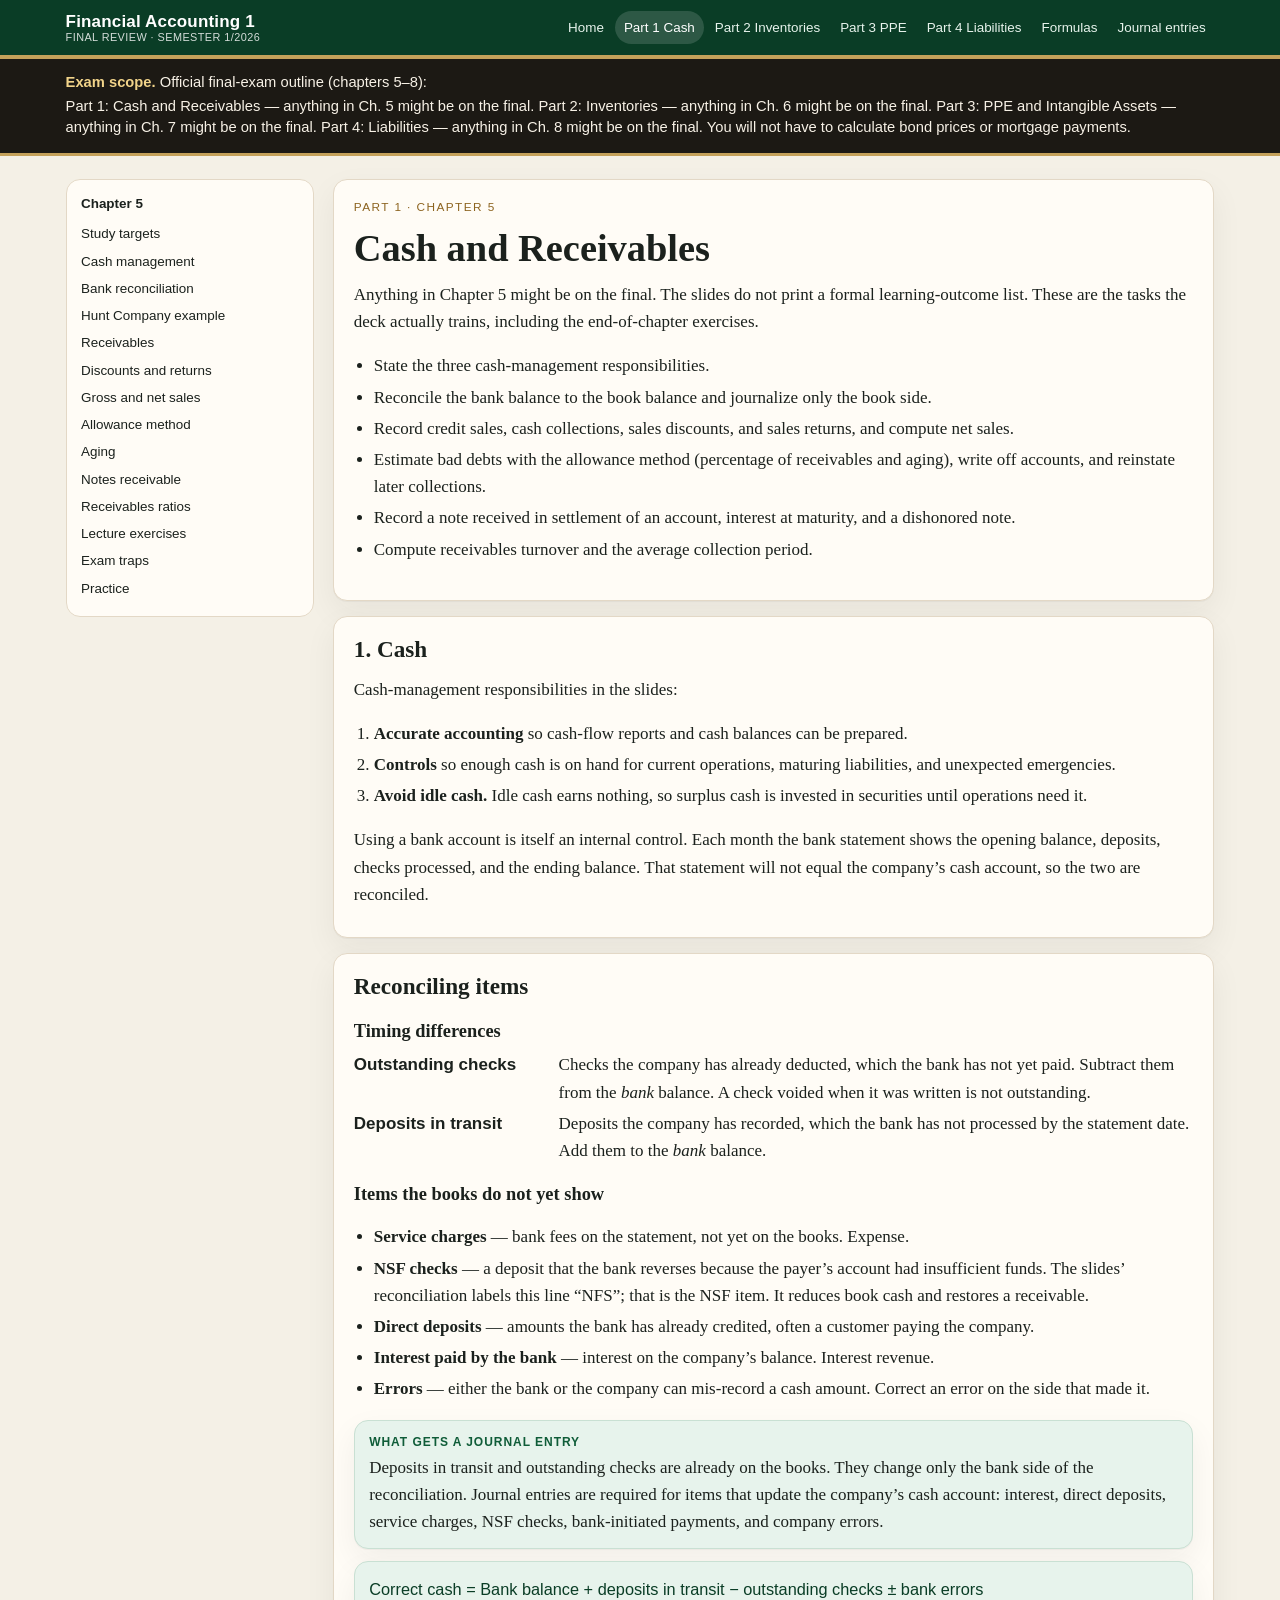
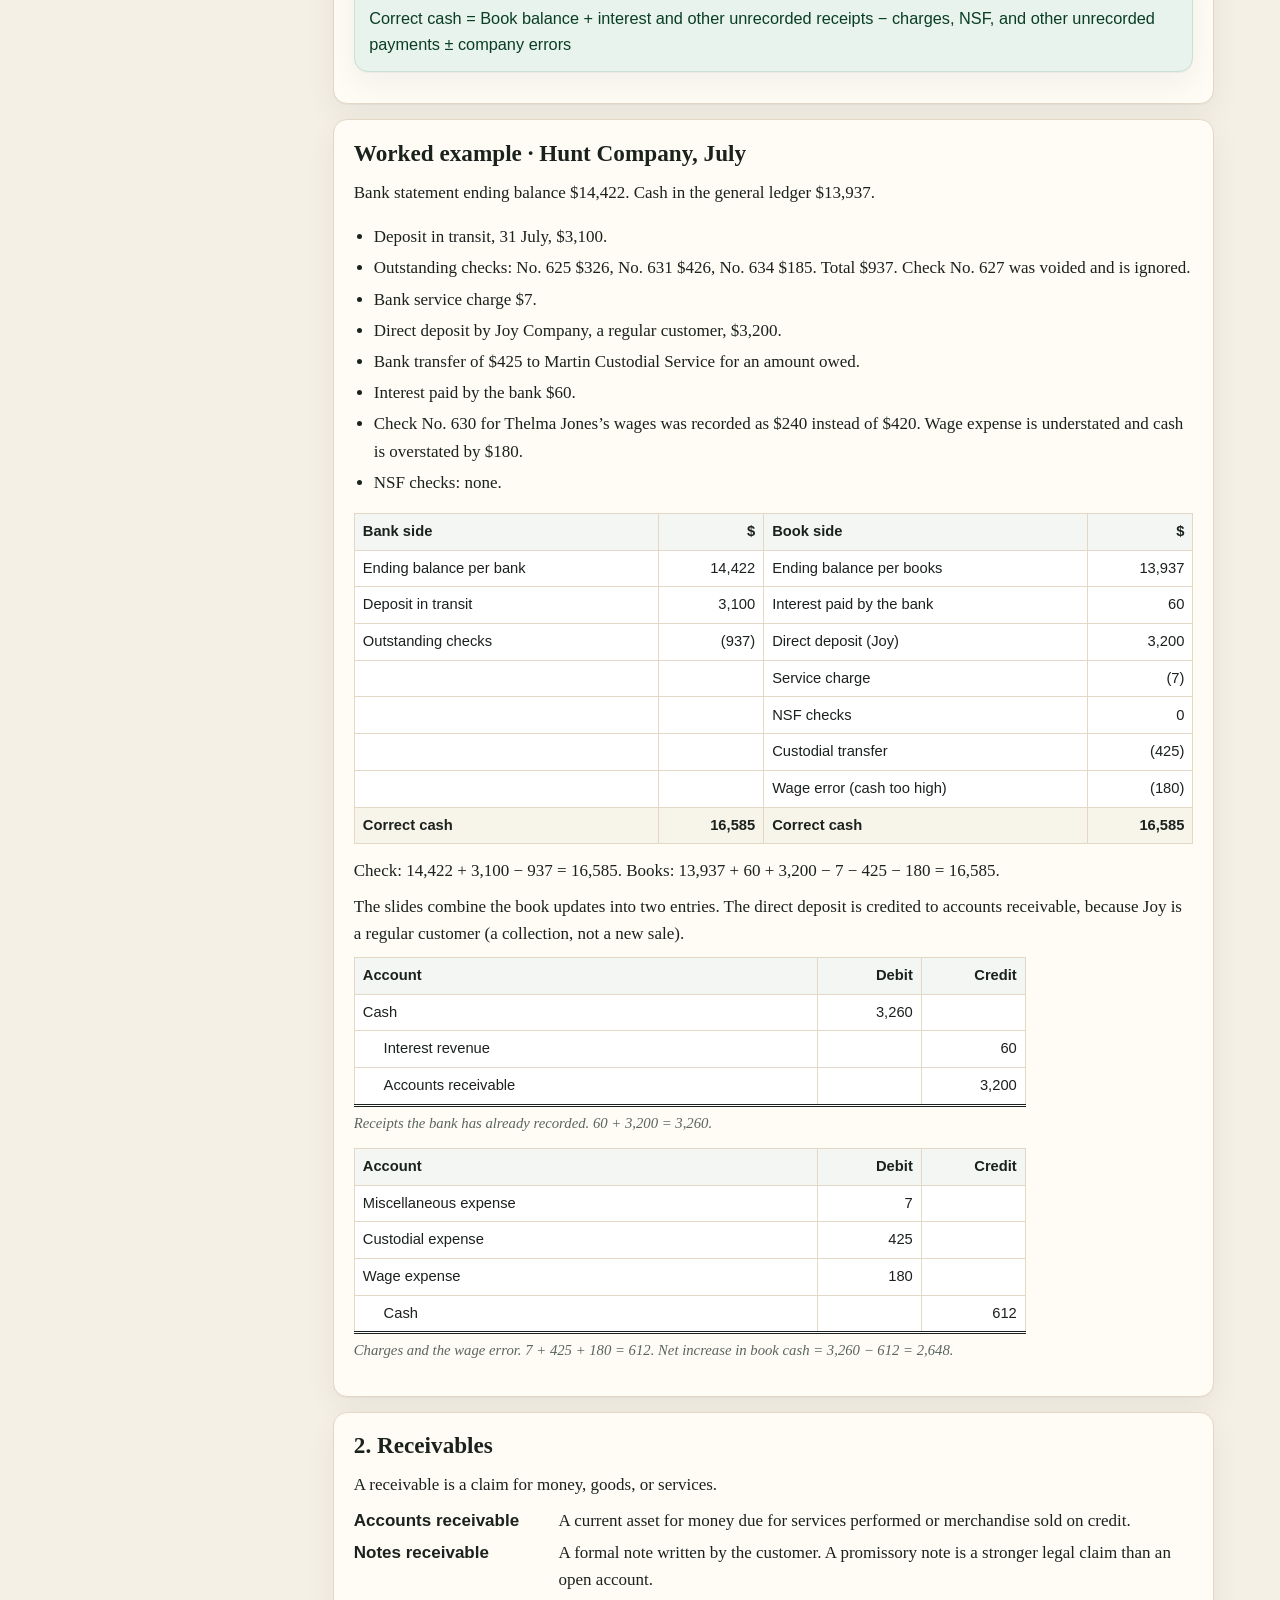
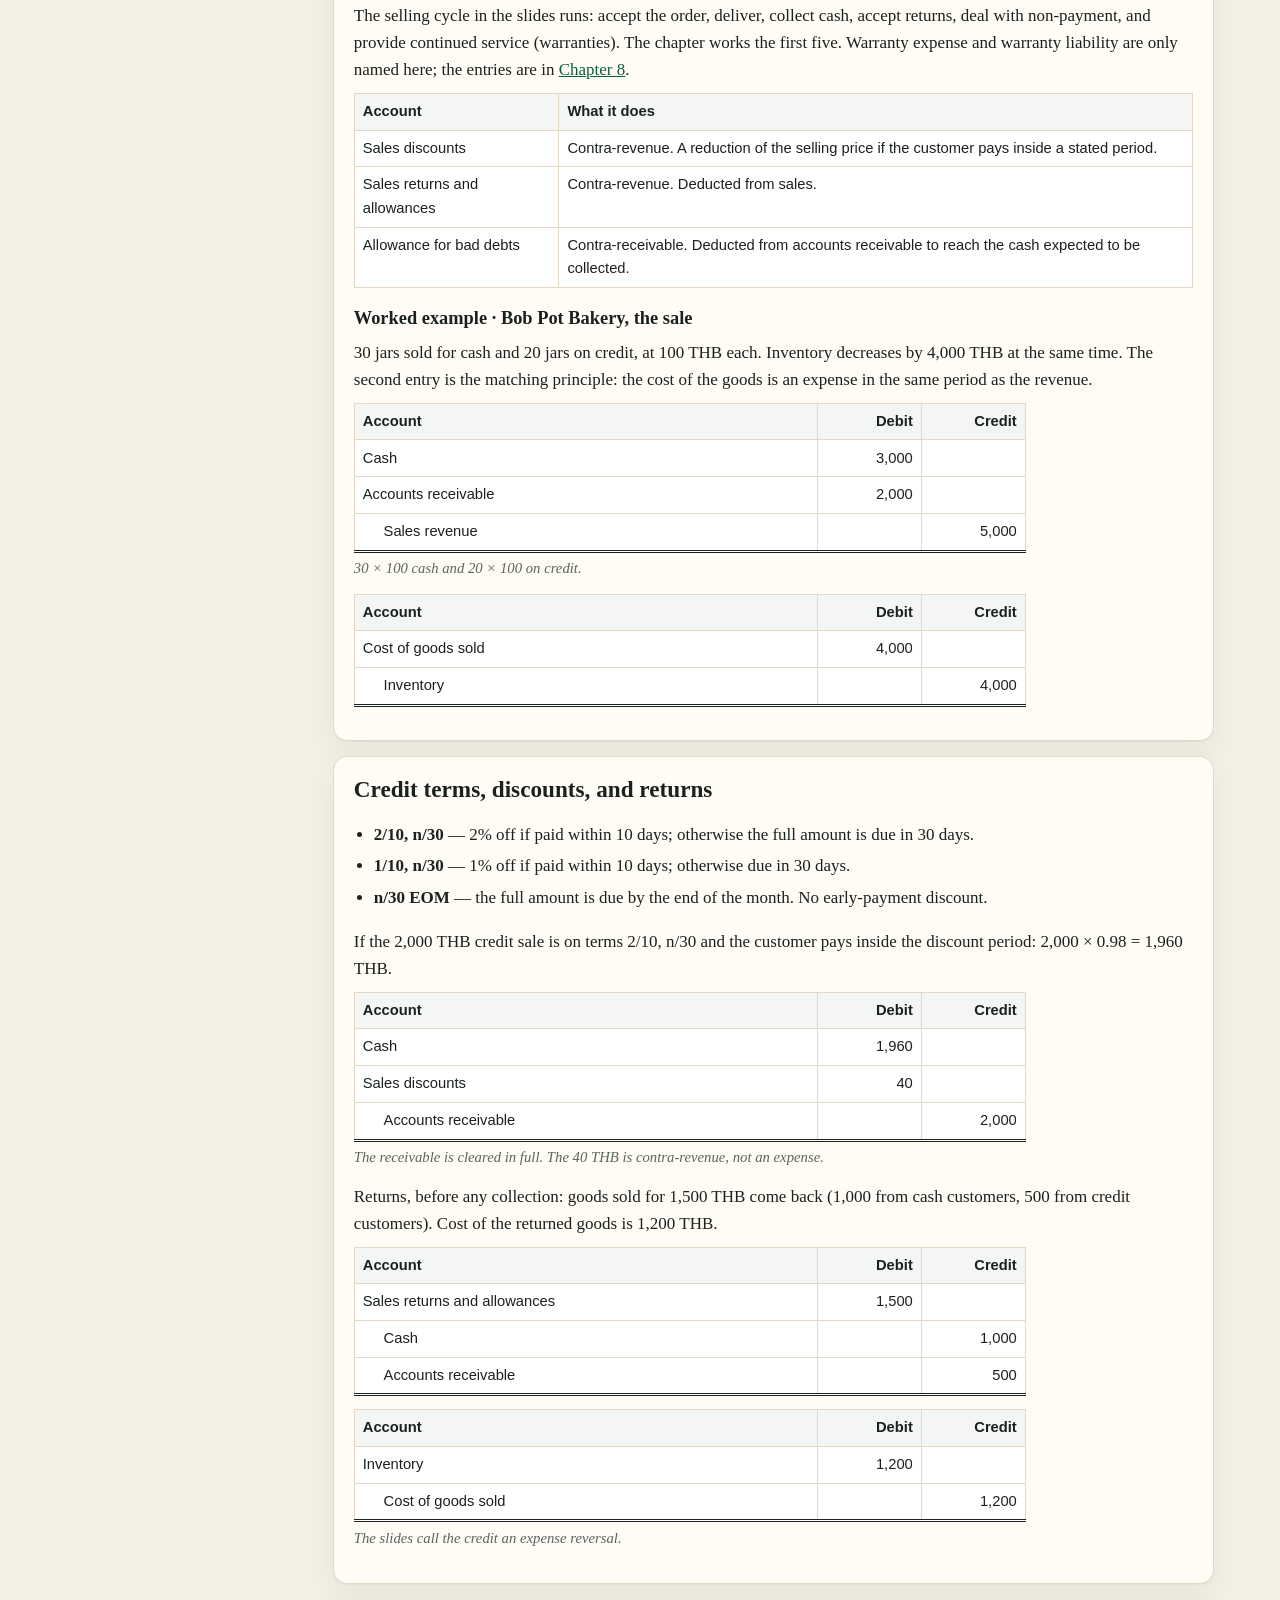
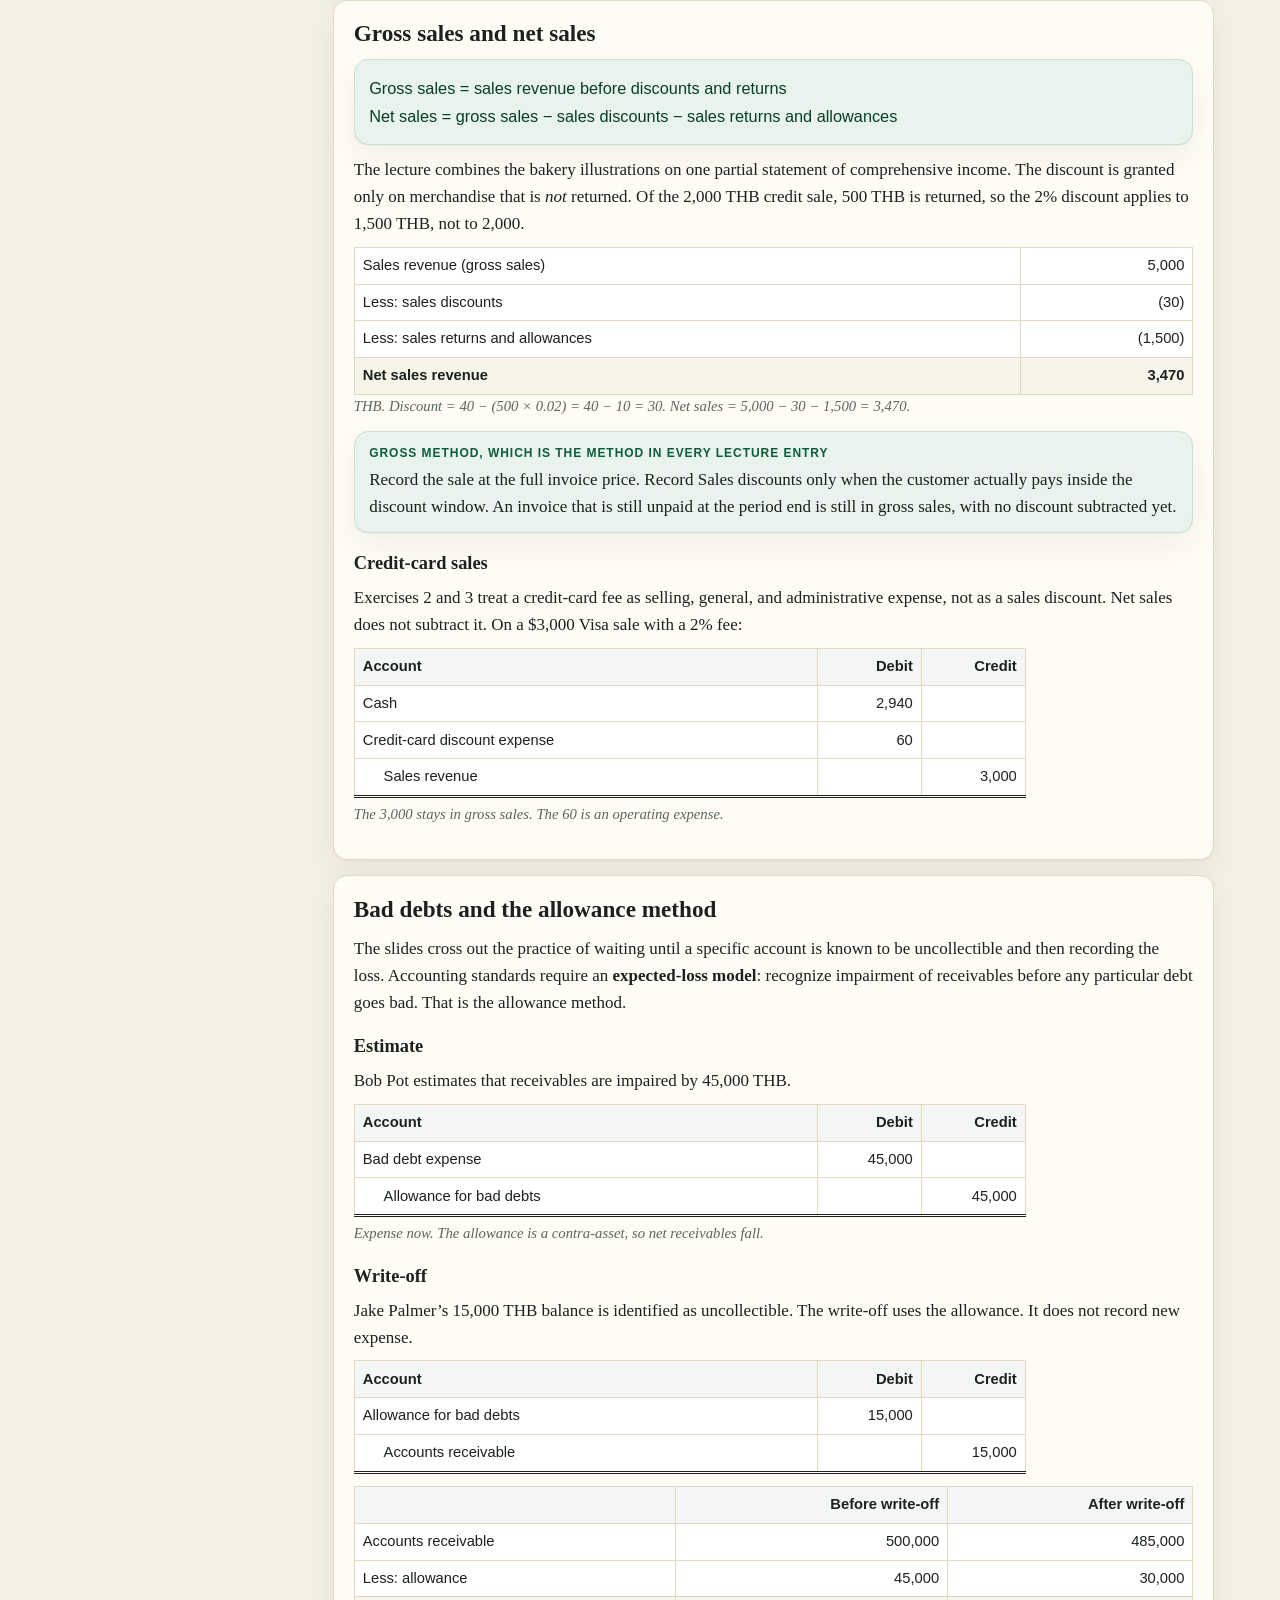
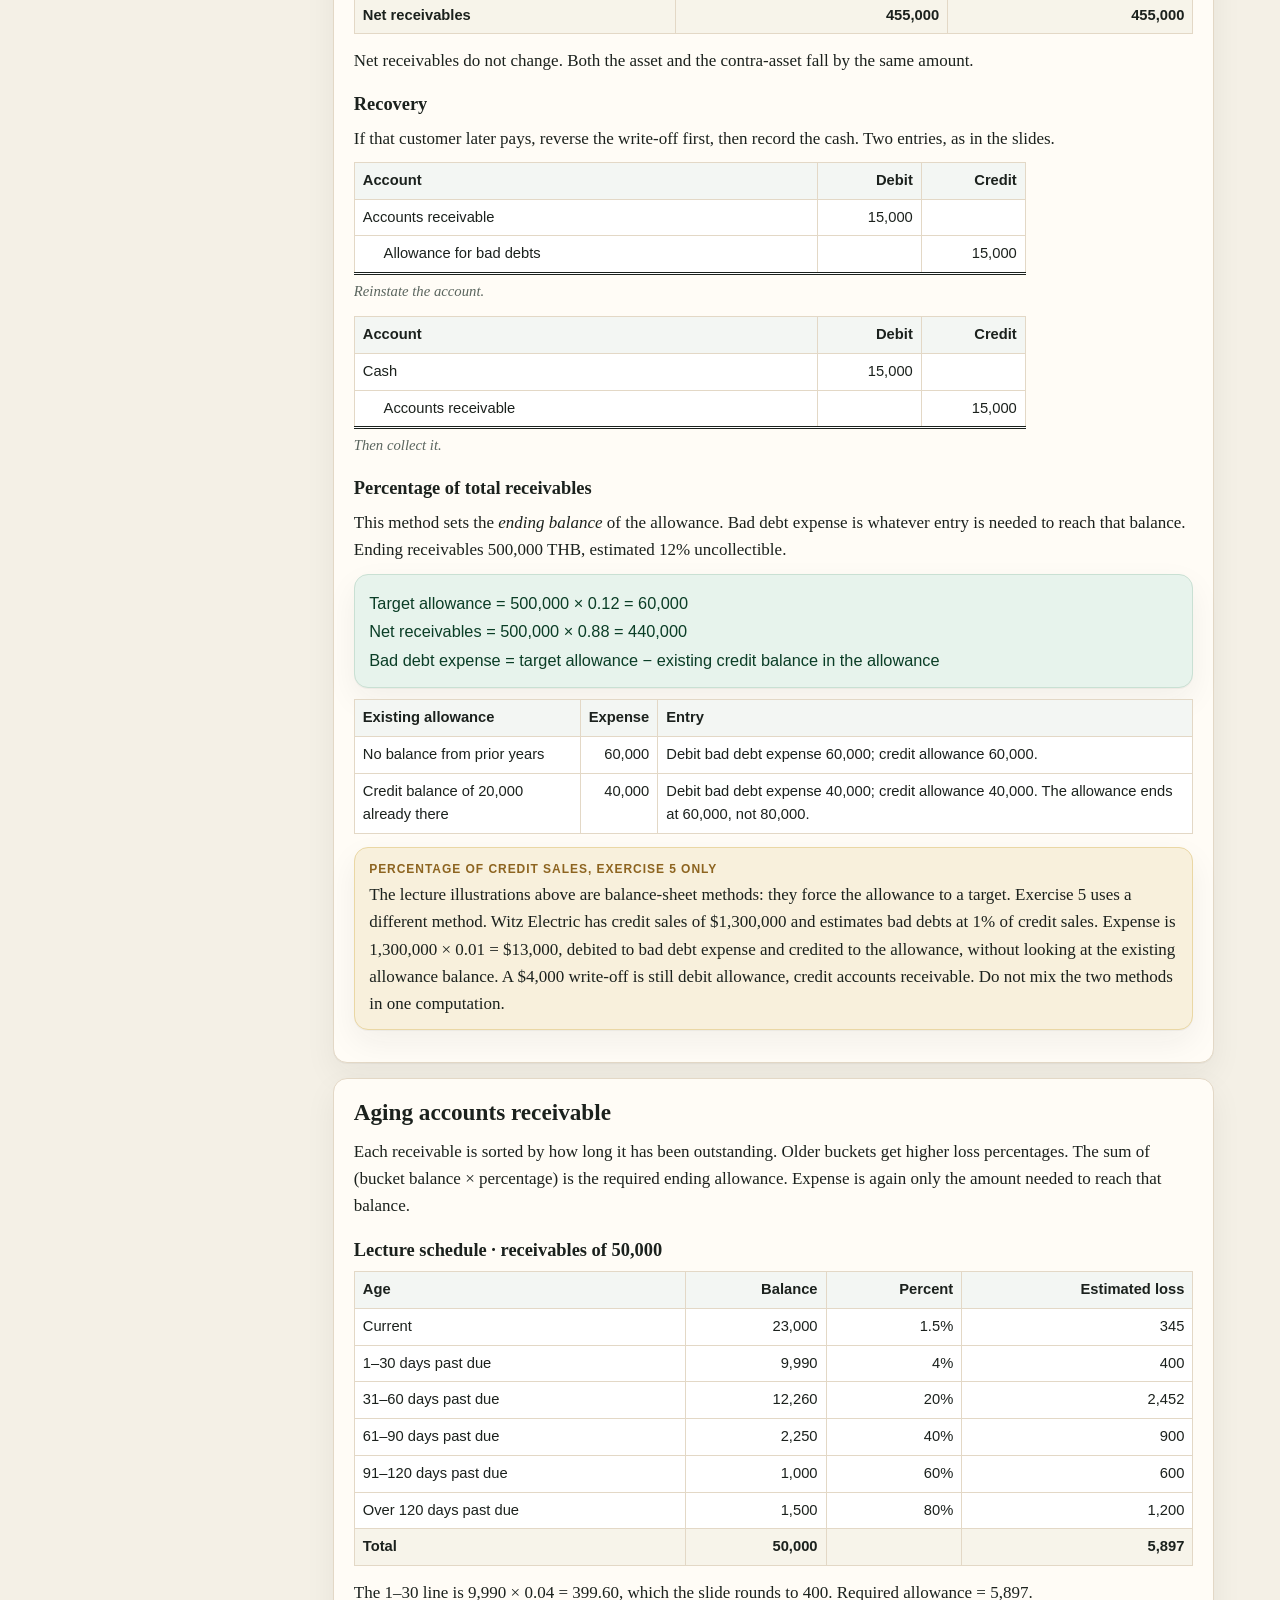
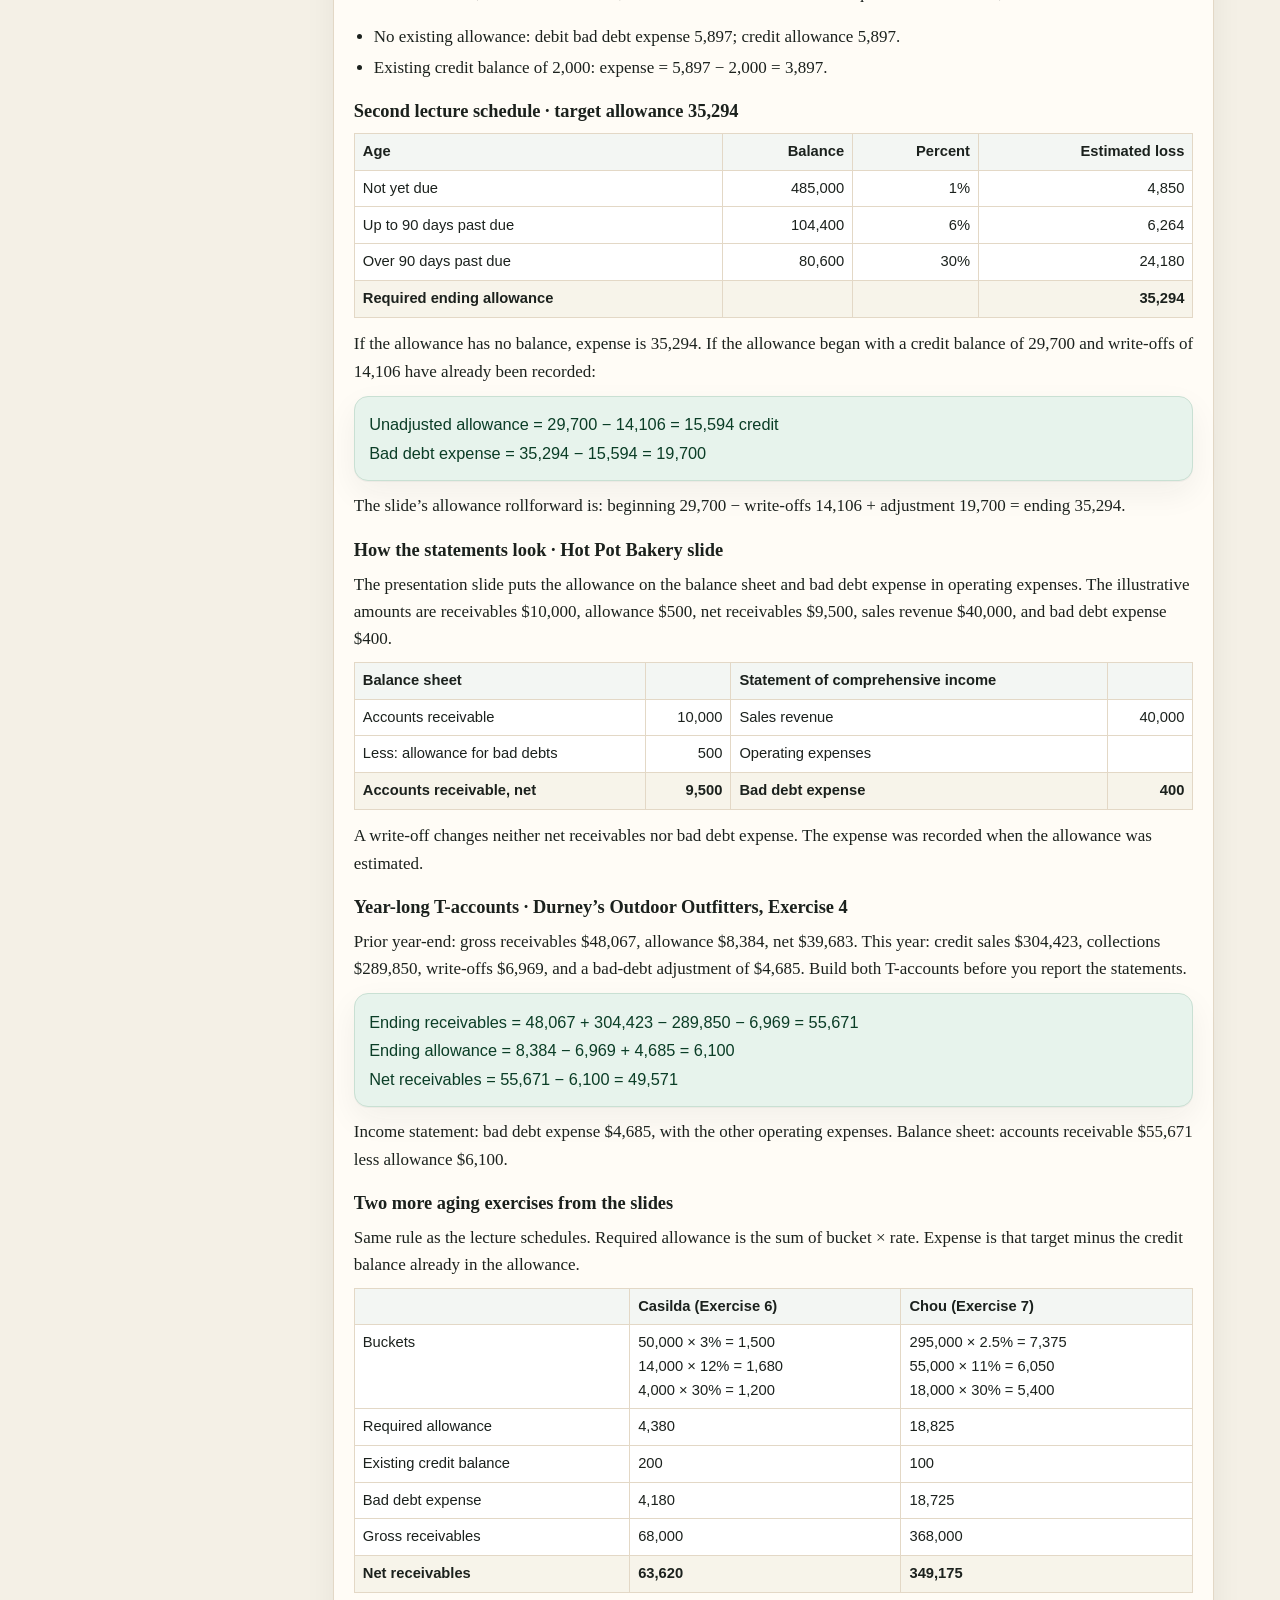
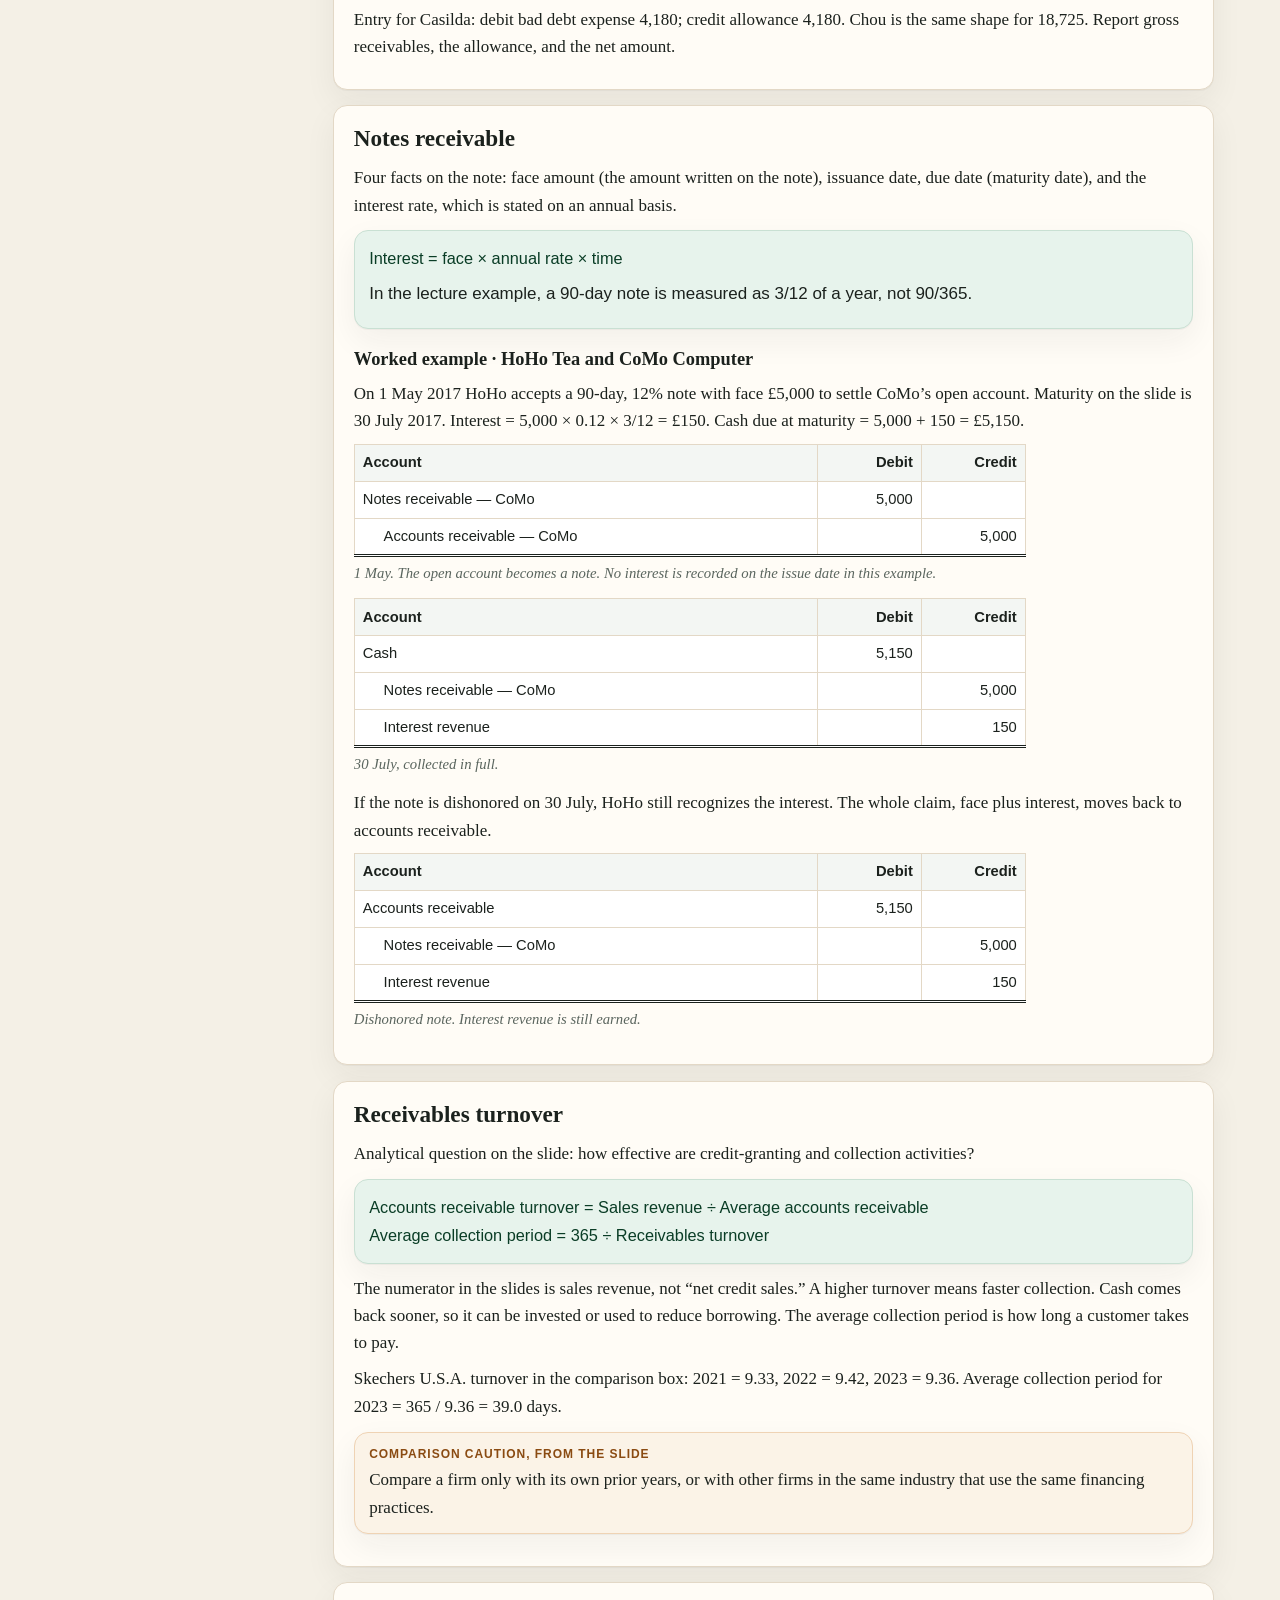
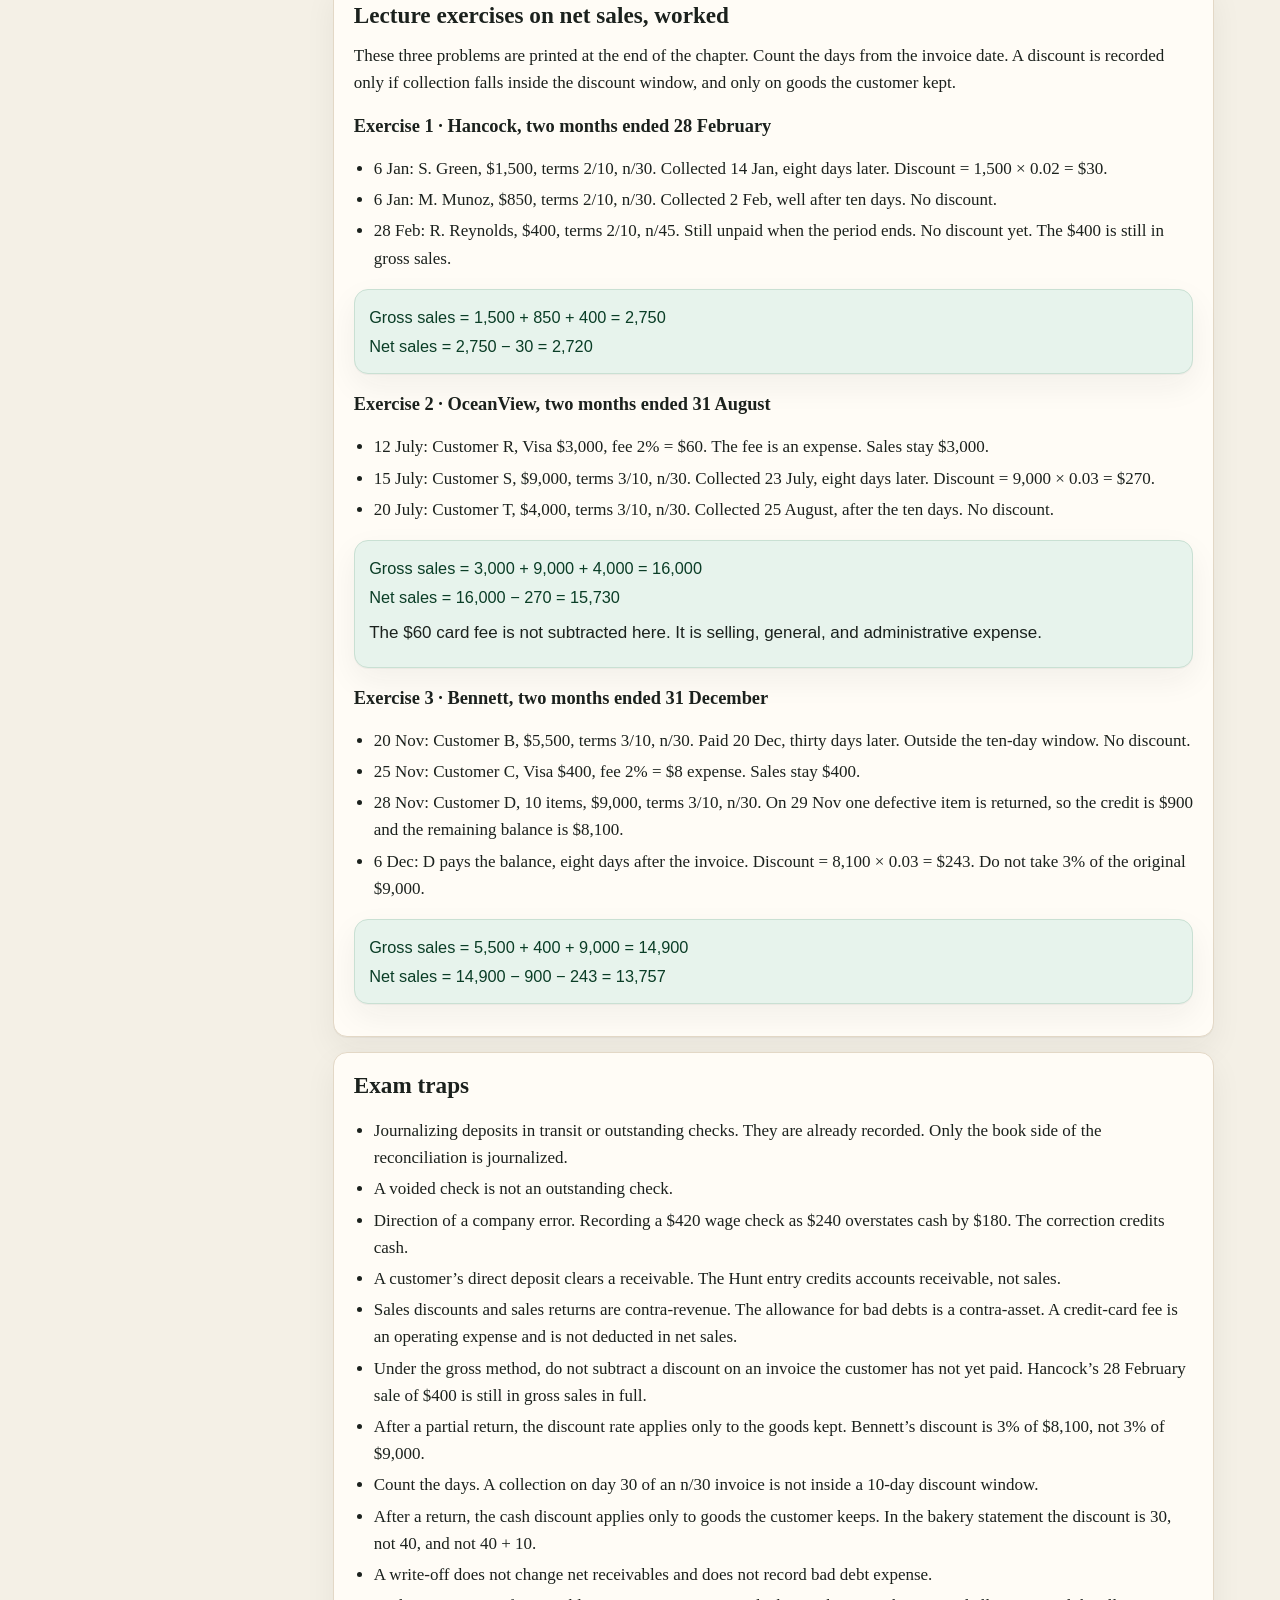
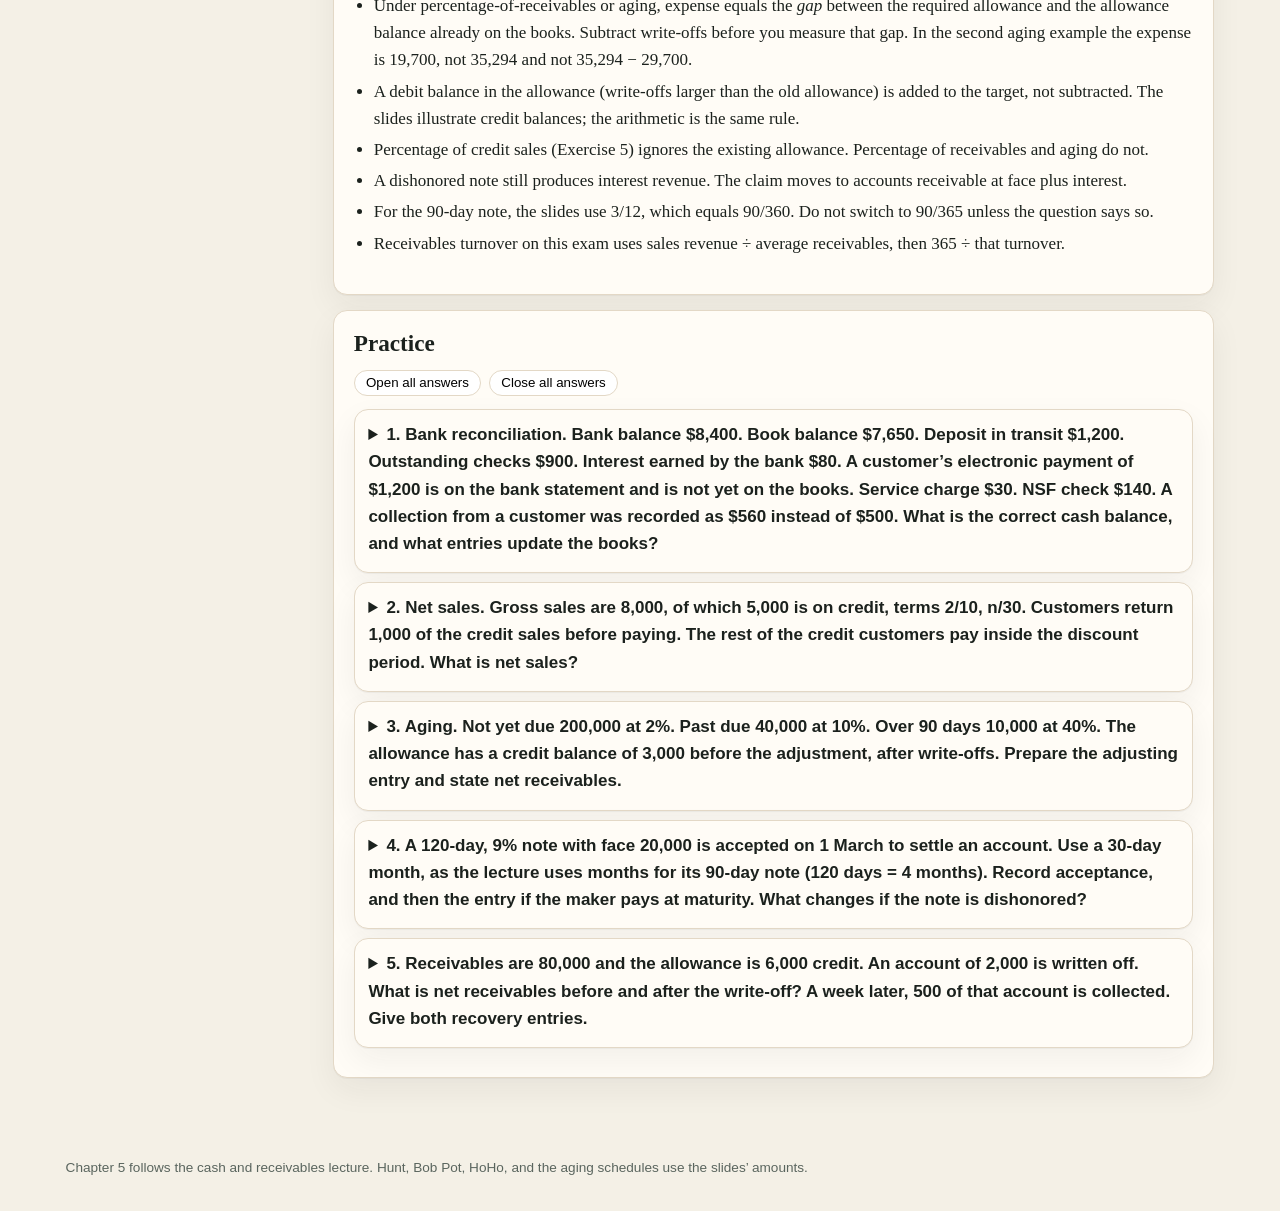
==== commit c4cfb1c5: "Align the study site with the official final outline. Label chapters as Parts 1–4, quote the exam sc" ====
--- a/chapter-5.html
+++ b/chapter-5.html
@@ -3,7 +3,7 @@
 <head>
 <meta charset="utf-8">
 <meta name="viewport" content="width=device-width, initial-scale=1">
-<title>Chapter 5 · Cash and receivables · FA1 final</title>
+<title>Part 1 · Cash and Receivables · FA1 final</title>
 <link rel="icon" href="favicon.svg" type="image/svg+xml">
 <link rel="stylesheet" href="css/styles.css">
 </head>
@@ -16,15 +16,21 @@
     <label class="nav-btn" for="nav-toggle">Menu</label>
     <nav class="site-nav">
       <a href="index.html">Home</a>
-      <a href="chapter-5.html">Ch 5 Cash</a>
-      <a href="chapter-6.html">Ch 6 Inventory</a>
-      <a href="chapter-7.html">Ch 7 PPE</a>
-      <a href="chapter-8.html">Ch 8 Liabilities</a>
+      <a href="chapter-5.html">Part 1 Cash</a>
+      <a href="chapter-6.html">Part 2 Inventories</a>
+      <a href="chapter-7.html">Part 3 PPE</a>
+      <a href="chapter-8.html">Part 4 Liabilities</a>
       <a href="formulas.html">Formulas</a>
       <a href="journal-entries.html">Journal entries</a>
     </nav>
   </div>
 </header>
+<div class="scope">
+  <div class="scope-inner">
+    <p><strong>Exam scope.</strong> Official final-exam outline (chapters 5–8):</p>
+    <p>Part 1: Cash and Receivables — anything in Ch. 5 might be on the final. Part 2: Inventories — anything in Ch. 6 might be on the final. Part 3: PPE and Intangible Assets — anything in Ch. 7 might be on the final. Part 4: Liabilities — anything in Ch. 8 might be on the final. You will not have to calculate bond prices or mortgage payments.</p>
+  </div>
+</div>
 <main id="main" class="wrap">
   <div class="layout">
     <aside class="toc">
@@ -40,14 +46,15 @@
       <a href="#aging">Aging</a>
       <a href="#notes">Notes receivable</a>
       <a href="#ratios">Receivables ratios</a>
+      <a href="#exercises">Lecture exercises</a>
       <a href="#traps">Exam traps</a>
       <a href="#practice">Practice</a>
     </aside>
     <div>
       <section class="section" id="outcomes">
-        <p class="kicker">Chapter 5</p>
-        <h1>Cash and receivables</h1>
-        <p>The slides do not print a formal learning-outcome list for this chapter. These are the tasks the deck actually trains.</p>
+        <p class="kicker">Part 1 · Chapter 5</p>
+        <h1>Cash and Receivables</h1>
+        <p>Anything in Chapter 5 might be on the final. The slides do not print a formal learning-outcome list. These are the tasks the deck actually trains, including the end-of-chapter exercises.</p>
         <ul>
           <li>State the three cash-management responsibilities.</li>
           <li>Reconcile the bank balance to the book balance and journalize only the book side.</li>
@@ -255,9 +262,22 @@
             </tbody>
           </table>
         </div>
-        <div class="callout note">
-          <strong class="label">Credit-card discounts, from the chapter exercises</strong>
-          Exercises 2 and 3 tell you to treat credit-card discounts as selling, general, and administrative expense, while sales discounts and sales returns stay contra-revenue. Net sales then excludes sales discounts and returns, and does not subtract the card fee.
+        <div class="callout rule">
+          <strong class="label">Gross method, which is the method in every lecture entry</strong>
+          Record the sale at the full invoice price. Record Sales discounts only when the customer actually pays inside the discount window. An invoice that is still unpaid at the period end is still in gross sales, with no discount subtracted yet.
+        </div>
+        <h3>Credit-card sales</h3>
+        <p>Exercises 2 and 3 treat a credit-card fee as selling, general, and administrative expense, not as a sales discount. Net sales does not subtract it. On a $3,000 Visa sale with a 2% fee:</p>
+        <div class="table-wrap">
+          <table class="je">
+            <thead><tr><th>Account</th><th class="num">Debit</th><th class="num">Credit</th></tr></thead>
+            <tbody>
+              <tr><td class="acct">Cash</td><td class="num">2,940</td><td class="num"></td></tr>
+              <tr><td class="acct">Credit-card discount expense</td><td class="num">60</td><td class="num"></td></tr>
+              <tr><td class="acct cr">Sales revenue</td><td class="num"></td><td class="num">3,000</td></tr>
+            </tbody>
+            <caption>The 3,000 stays in gross sales. The 60 is an operating expense.</caption>
+          </table>
         </div>
       </section>
 
@@ -383,10 +403,43 @@
           <p class="eq">Bad debt expense = 35,294 − 15,594 = 19,700</p>
         </div>
         <p>The slide’s allowance rollforward is: beginning 29,700 − write-offs 14,106 + adjustment 19,700 = ending 35,294.</p>
-        <div class="callout rule">
-          <strong class="label">Balance sheet and income statement</strong>
-          Accounts receivable is reported less the allowance. The difference is the net amount expected to be collected. Bad debt expense is on the income statement. A write-off changes neither net receivables nor bad debt expense.
-        </div>
+        <h3>How the statements look · Hot Pot Bakery slide</h3>
+        <p>The presentation slide puts the allowance on the balance sheet and bad debt expense in operating expenses. The illustrative amounts are receivables $10,000, allowance $500, net receivables $9,500, sales revenue $40,000, and bad debt expense $400.</p>
+        <div class="table-wrap">
+          <table>
+            <thead><tr><th>Balance sheet</th><th class="num"></th><th>Statement of comprehensive income</th><th class="num"></th></tr></thead>
+            <tbody>
+              <tr><td>Accounts receivable</td><td class="num">10,000</td><td>Sales revenue</td><td class="num">40,000</td></tr>
+              <tr><td>Less: allowance for bad debts</td><td class="num">500</td><td>Operating expenses</td><td class="num"></td></tr>
+              <tr class="total"><td>Accounts receivable, net</td><td class="num">9,500</td><td>Bad debt expense</td><td class="num">400</td></tr>
+            </tbody>
+          </table>
+        </div>
+        <p>A write-off changes neither net receivables nor bad debt expense. The expense was recorded when the allowance was estimated.</p>
+        <h3>Year-long T-accounts · Durney’s Outdoor Outfitters, Exercise 4</h3>
+        <p>Prior year-end: gross receivables $48,067, allowance $8,384, net $39,683. This year: credit sales $304,423, collections $289,850, write-offs $6,969, and a bad-debt adjustment of $4,685. Build both T-accounts before you report the statements.</p>
+        <div class="formula">
+          <p class="eq">Ending receivables = 48,067 + 304,423 − 289,850 − 6,969 = 55,671</p>
+          <p class="eq">Ending allowance = 8,384 − 6,969 + 4,685 = 6,100</p>
+          <p class="eq">Net receivables = 55,671 − 6,100 = 49,571</p>
+        </div>
+        <p>Income statement: bad debt expense $4,685, with the other operating expenses. Balance sheet: accounts receivable $55,671 less allowance $6,100.</p>
+        <h3>Two more aging exercises from the slides</h3>
+        <p>Same rule as the lecture schedules. Required allowance is the sum of bucket × rate. Expense is that target minus the credit balance already in the allowance.</p>
+        <div class="table-wrap">
+          <table>
+            <thead><tr><th></th><th>Casilda (Exercise 6)</th><th>Chou (Exercise 7)</th></tr></thead>
+            <tbody>
+              <tr><td>Buckets</td><td>50,000 × 3% = 1,500<br>14,000 × 12% = 1,680<br>4,000 × 30% = 1,200</td><td>295,000 × 2.5% = 7,375<br>55,000 × 11% = 6,050<br>18,000 × 30% = 5,400</td></tr>
+              <tr><td>Required allowance</td><td>4,380</td><td>18,825</td></tr>
+              <tr><td>Existing credit balance</td><td>200</td><td>100</td></tr>
+              <tr><td>Bad debt expense</td><td>4,180</td><td>18,725</td></tr>
+              <tr><td>Gross receivables</td><td>68,000</td><td>368,000</td></tr>
+              <tr class="total"><td>Net receivables</td><td>63,620</td><td>349,175</td></tr>
+            </tbody>
+          </table>
+        </div>
+        <p>Entry for Casilda: debit bad debt expense 4,180; credit allowance 4,180. Chou is the same shape for 18,725. Report gross receivables, the allowance, and the net amount.</p>
       </section>
 
       <section class="section" id="notes">
@@ -448,6 +501,43 @@
         </div>
       </section>
 
+      <section class="section" id="exercises">
+        <h2>Lecture exercises on net sales, worked</h2>
+        <p>These three problems are printed at the end of the chapter. Count the days from the invoice date. A discount is recorded only if collection falls inside the discount window, and only on goods the customer kept.</p>
+        <h3>Exercise 1 · Hancock, two months ended 28 February</h3>
+        <ul>
+          <li>6 Jan: S. Green, $1,500, terms 2/10, n/30. Collected 14 Jan, eight days later. Discount = 1,500 × 0.02 = $30.</li>
+          <li>6 Jan: M. Munoz, $850, terms 2/10, n/30. Collected 2 Feb, well after ten days. No discount.</li>
+          <li>28 Feb: R. Reynolds, $400, terms 2/10, n/45. Still unpaid when the period ends. No discount yet. The $400 is still in gross sales.</li>
+        </ul>
+        <div class="formula">
+          <p class="eq">Gross sales = 1,500 + 850 + 400 = 2,750</p>
+          <p class="eq">Net sales = 2,750 − 30 = 2,720</p>
+        </div>
+        <h3>Exercise 2 · OceanView, two months ended 31 August</h3>
+        <ul>
+          <li>12 July: Customer R, Visa $3,000, fee 2% = $60. The fee is an expense. Sales stay $3,000.</li>
+          <li>15 July: Customer S, $9,000, terms 3/10, n/30. Collected 23 July, eight days later. Discount = 9,000 × 0.03 = $270.</li>
+          <li>20 July: Customer T, $4,000, terms 3/10, n/30. Collected 25 August, after the ten days. No discount.</li>
+        </ul>
+        <div class="formula">
+          <p class="eq">Gross sales = 3,000 + 9,000 + 4,000 = 16,000</p>
+          <p class="eq">Net sales = 16,000 − 270 = 15,730</p>
+          <p>The $60 card fee is not subtracted here. It is selling, general, and administrative expense.</p>
+        </div>
+        <h3>Exercise 3 · Bennett, two months ended 31 December</h3>
+        <ul>
+          <li>20 Nov: Customer B, $5,500, terms 3/10, n/30. Paid 20 Dec, thirty days later. Outside the ten-day window. No discount.</li>
+          <li>25 Nov: Customer C, Visa $400, fee 2% = $8 expense. Sales stay $400.</li>
+          <li>28 Nov: Customer D, 10 items, $9,000, terms 3/10, n/30. On 29 Nov one defective item is returned, so the credit is $900 and the remaining balance is $8,100.</li>
+          <li>6 Dec: D pays the balance, eight days after the invoice. Discount = 8,100 × 0.03 = $243. Do not take 3% of the original $9,000.</li>
+        </ul>
+        <div class="formula">
+          <p class="eq">Gross sales = 5,500 + 400 + 9,000 = 14,900</p>
+          <p class="eq">Net sales = 14,900 − 900 − 243 = 13,757</p>
+        </div>
+      </section>
+
       <section class="section" id="traps">
         <h2>Exam traps</h2>
         <ul>
@@ -455,7 +545,10 @@
           <li>A voided check is not an outstanding check.</li>
           <li>Direction of a company error. Recording a $420 wage check as $240 overstates cash by $180. The correction credits cash.</li>
           <li>A customer’s direct deposit clears a receivable. The Hunt entry credits accounts receivable, not sales.</li>
-          <li>Sales discounts and sales returns are contra-revenue. The allowance for bad debts is a contra-asset. Credit-card fees, in the exercises, are operating expenses.</li>
+          <li>Sales discounts and sales returns are contra-revenue. The allowance for bad debts is a contra-asset. A credit-card fee is an operating expense and is not deducted in net sales.</li>
+          <li>Under the gross method, do not subtract a discount on an invoice the customer has not yet paid. Hancock’s 28 February sale of $400 is still in gross sales in full.</li>
+          <li>After a partial return, the discount rate applies only to the goods kept. Bennett’s discount is 3% of $8,100, not 3% of $9,000.</li>
+          <li>Count the days. A collection on day 30 of an n/30 invoice is not inside a 10-day discount window.</li>
           <li>After a return, the cash discount applies only to goods the customer keeps. In the bakery statement the discount is 30, not 40, and not 40 + 10.</li>
           <li>A write-off does not change net receivables and does not record bad debt expense.</li>
           <li>Under percentage-of-receivables or aging, expense equals the <em>gap</em> between the required allowance and the allowance balance already on the books. Subtract write-offs before you measure that gap. In the second aging example the expense is 19,700, not 35,294 and not 35,294 − 29,700.</li>
--- a/css/styles.css
+++ b/css/styles.css
@@ -343,6 +343,39 @@
 }
 .tools button:hover { border-color: var(--green); }
 
+.scope {
+  background: #1c1914;
+  color: #f7f1e6;
+  border-bottom: 3px solid #c4a15a;
+}
+.scope-inner {
+  max-width: var(--max);
+  margin: 0 auto;
+  padding: 0.65rem 1.1rem 0.8rem;
+}
+.scope p {
+  margin: 0.15rem 0;
+  font-family: var(--sans);
+  font-size: 0.92rem;
+  line-height: 1.45;
+}
+.scope strong { color: #f2d48a; }
+
+details.not-examined {
+  background: var(--clay-soft);
+  border: 1px solid #e4c7ba;
+  border-radius: 12px;
+  padding: 0.35rem 0.85rem 0.7rem;
+  margin: 0.8rem 0;
+}
+details.not-examined > summary {
+  cursor: pointer;
+  font-family: var(--sans);
+  font-weight: 700;
+  color: var(--clay);
+  padding: 0.4rem 0;
+}
+
 @media (max-width: 860px) {
   .hero, .layout, .grid, .dl { grid-template-columns: 1fr; }
   .toc { position: static; }
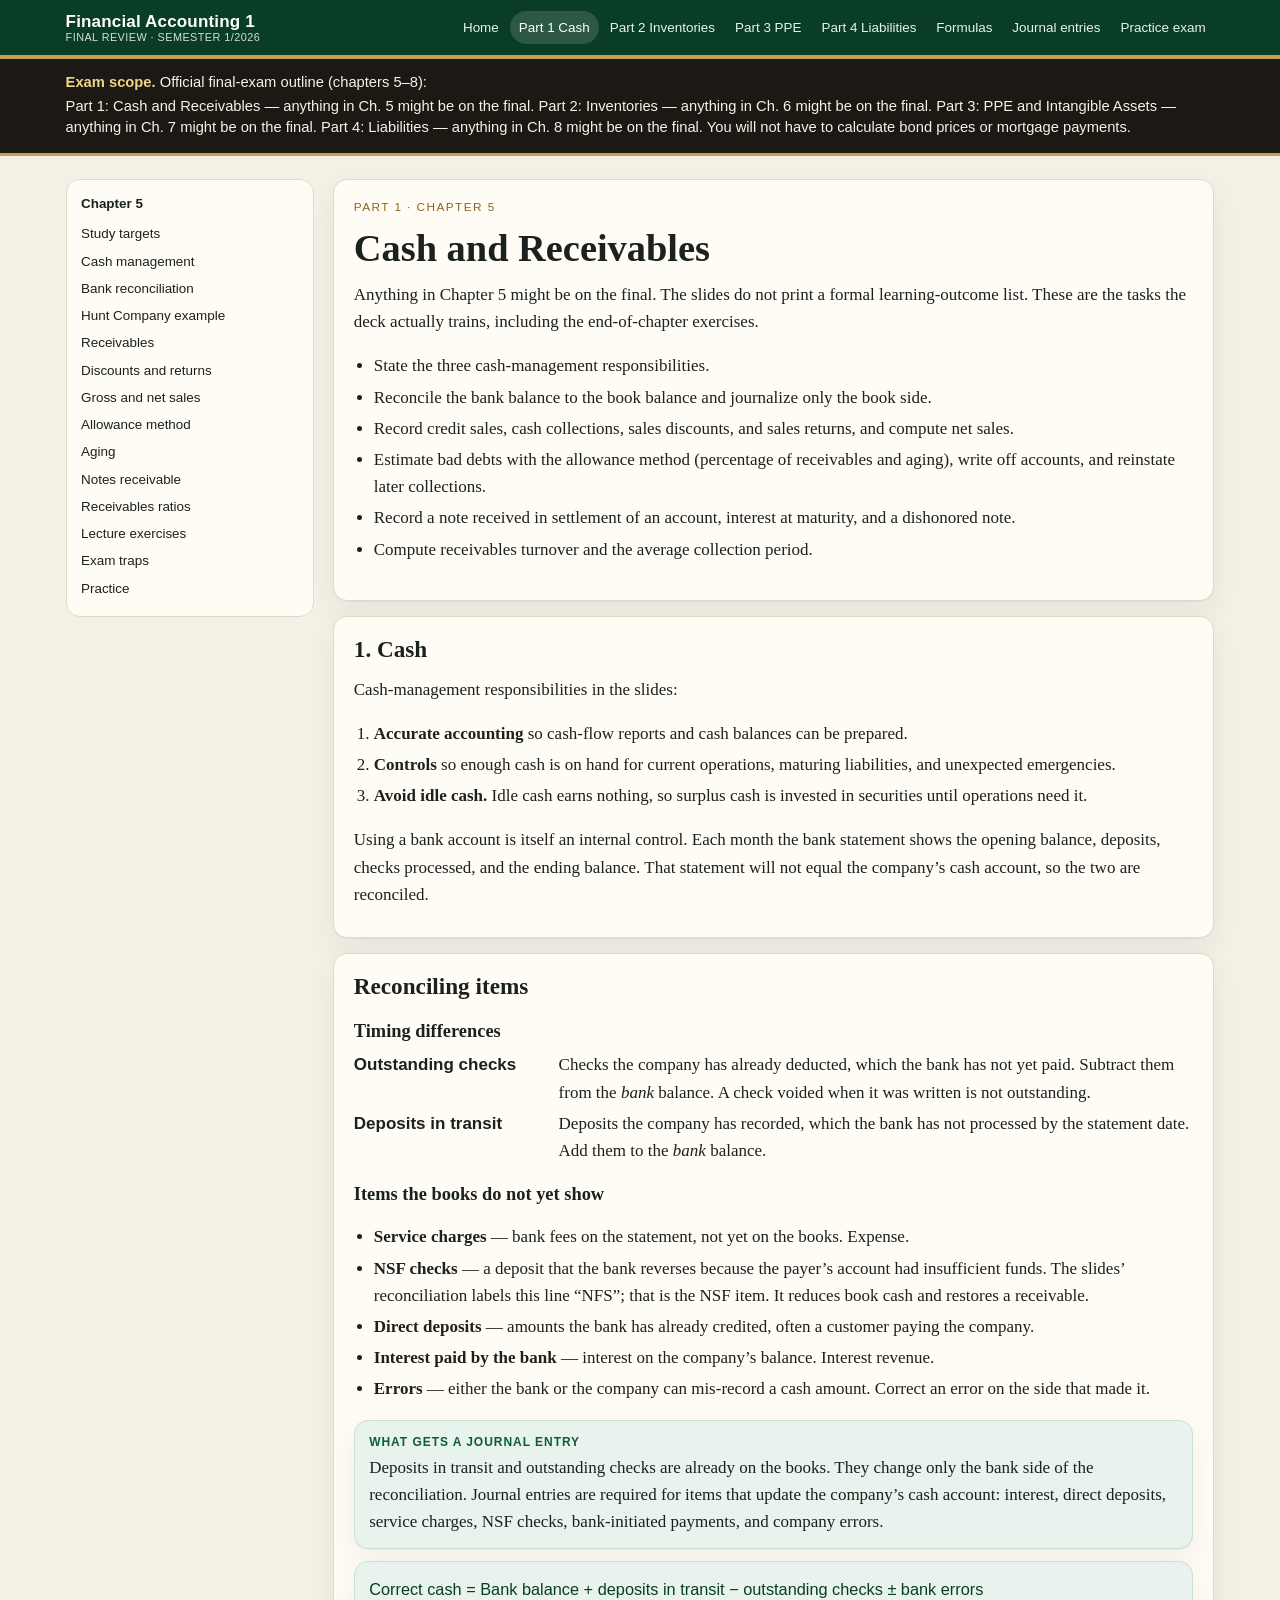
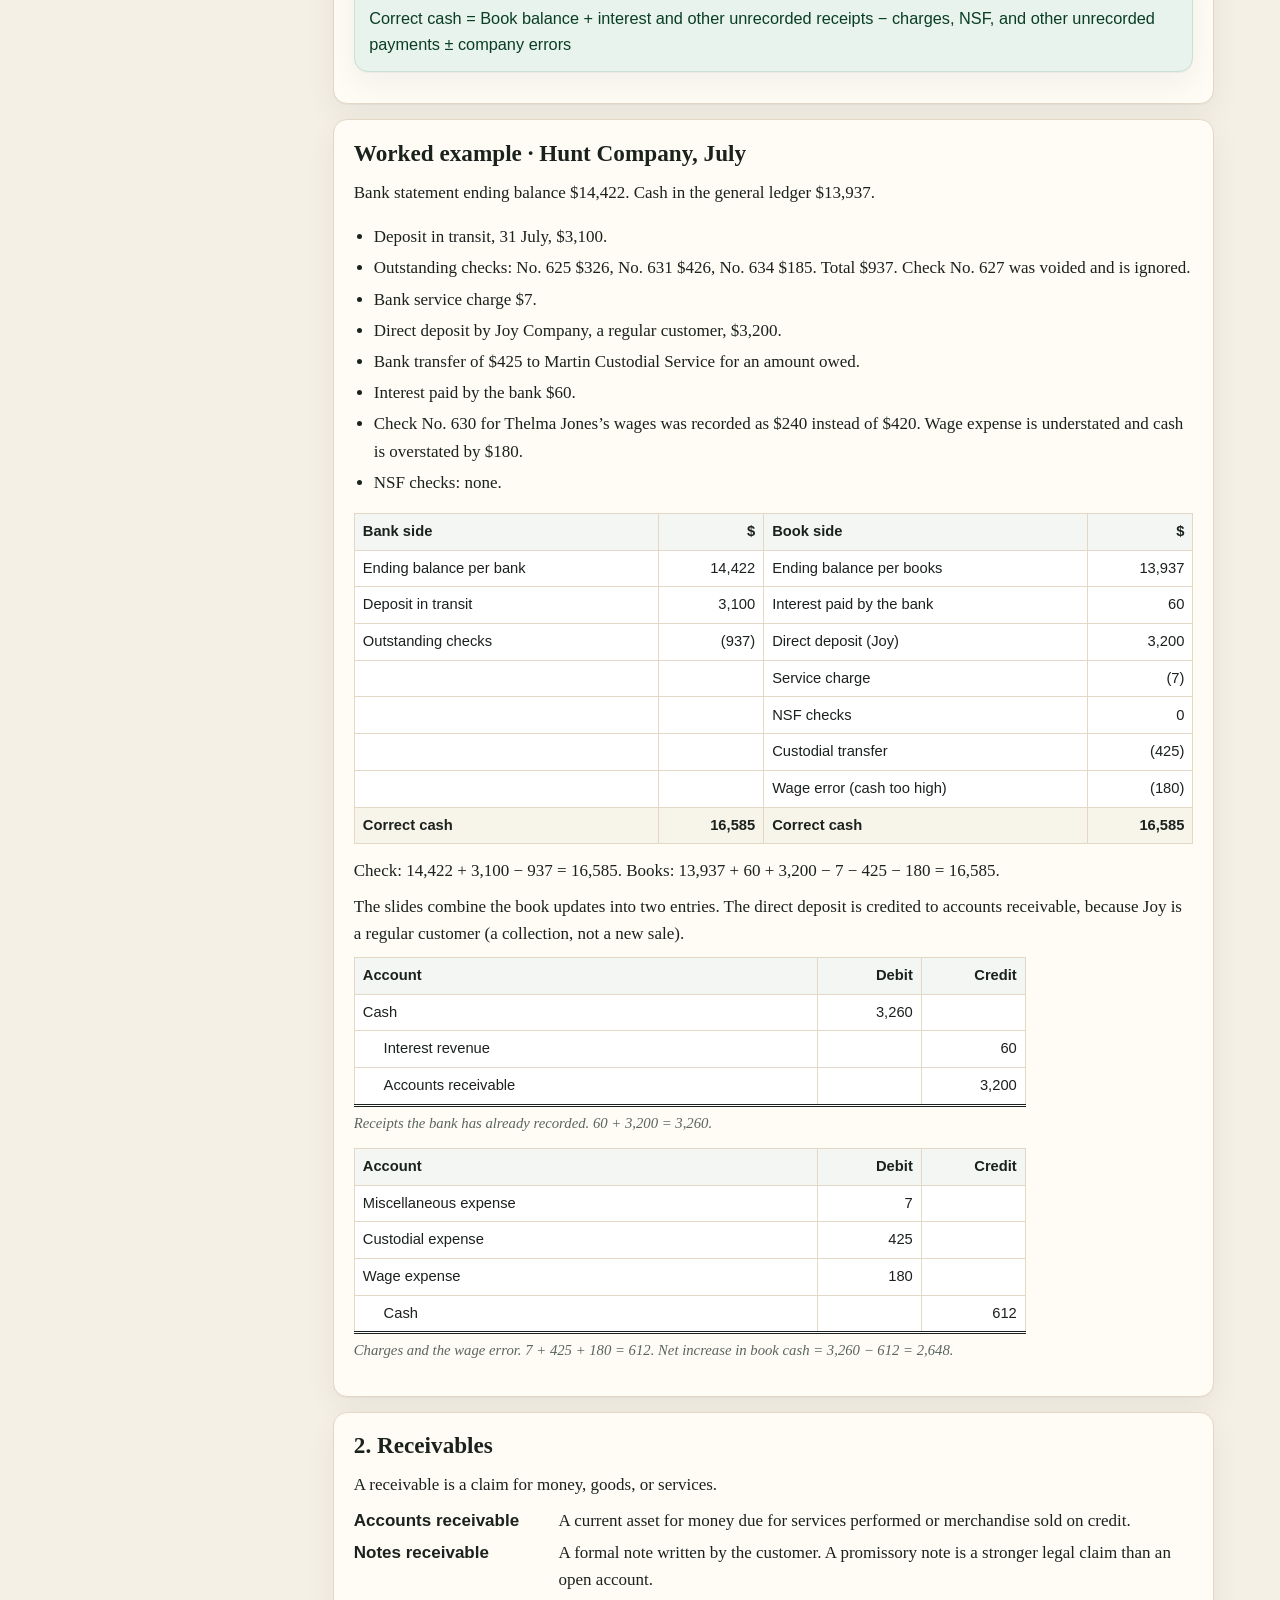
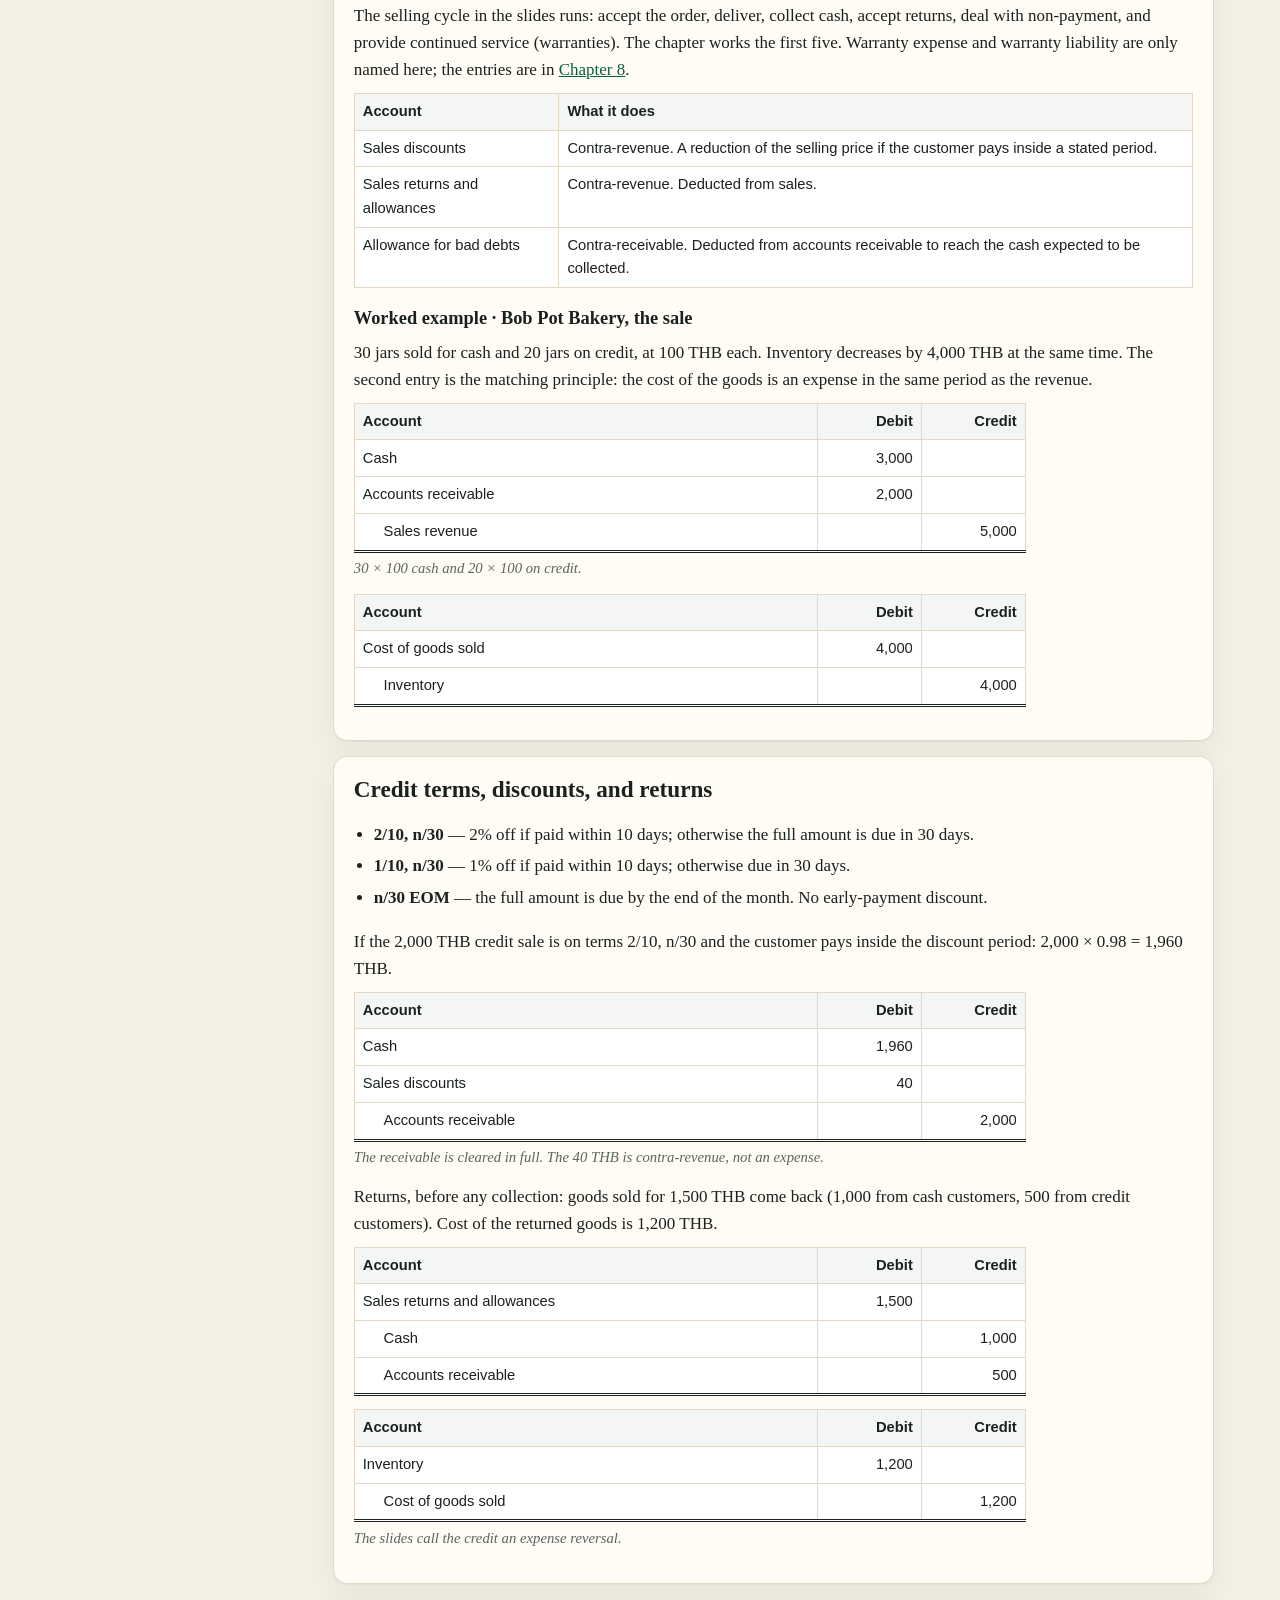
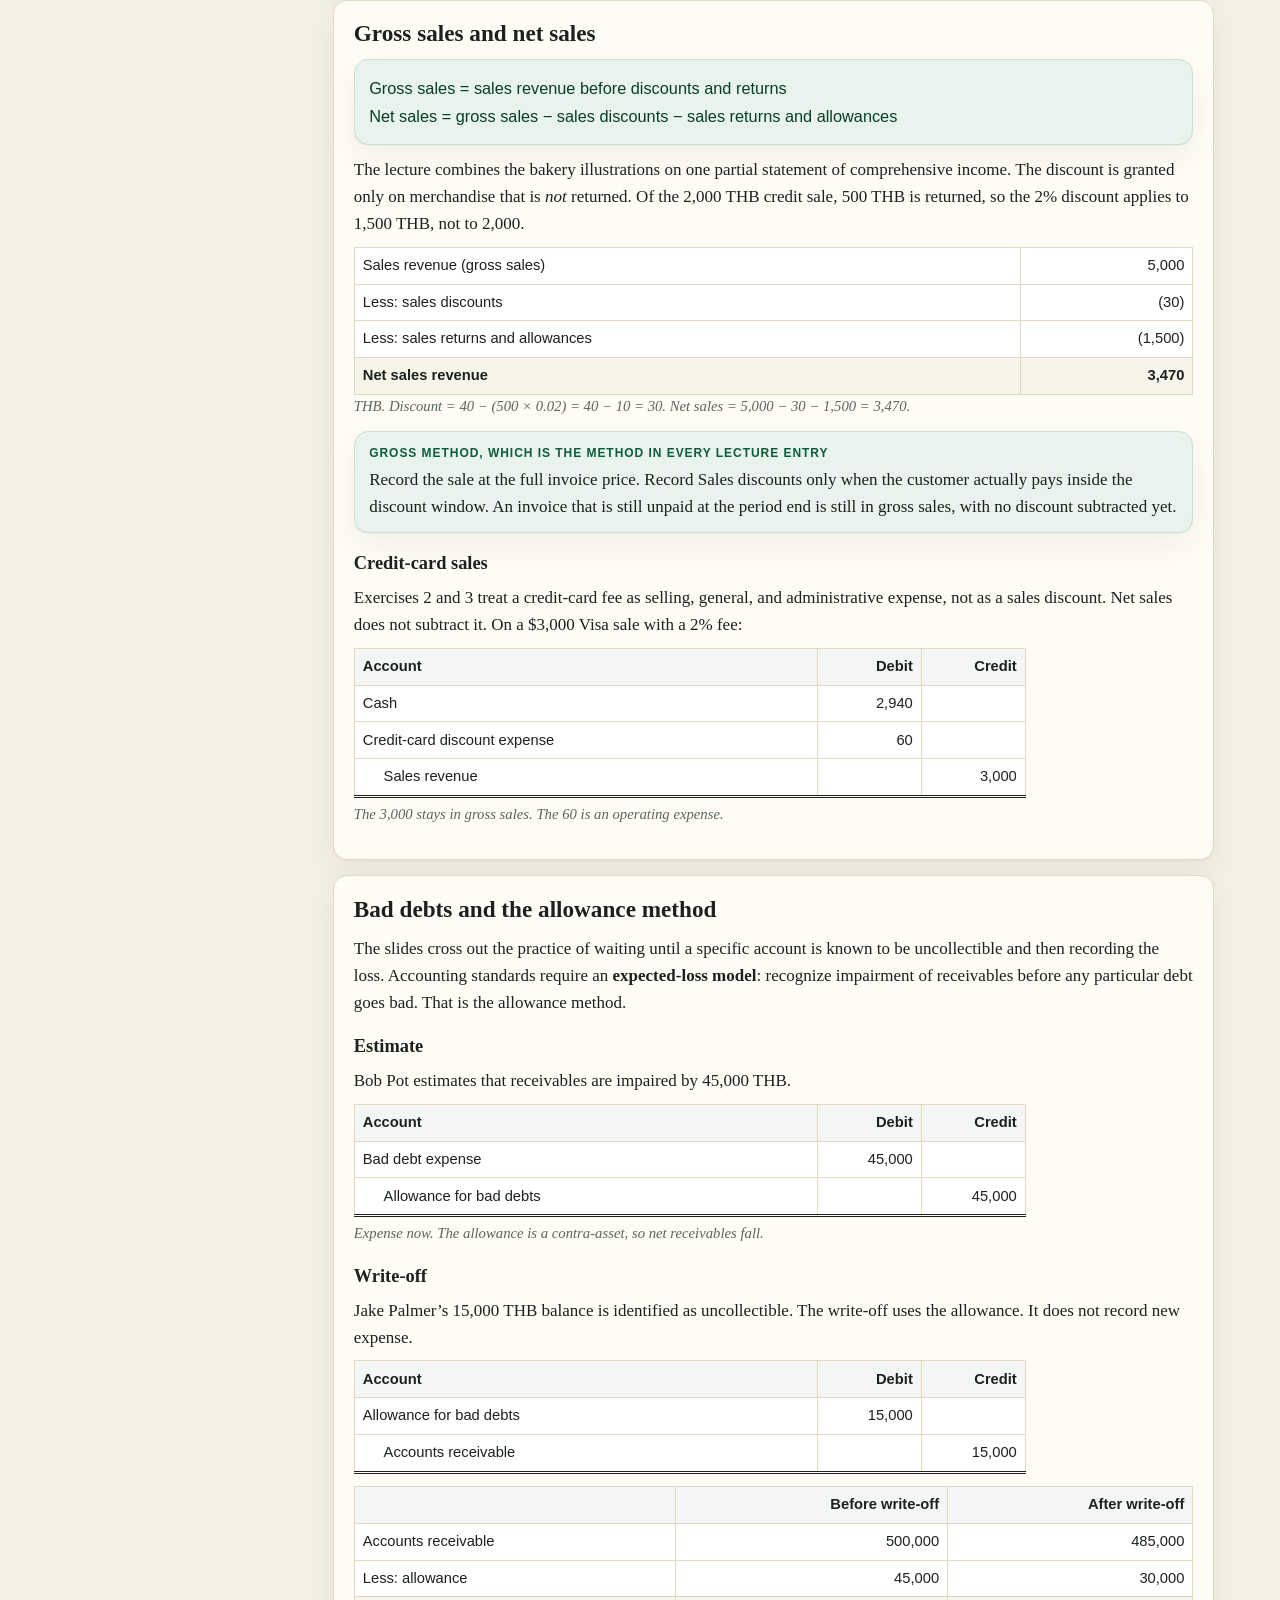
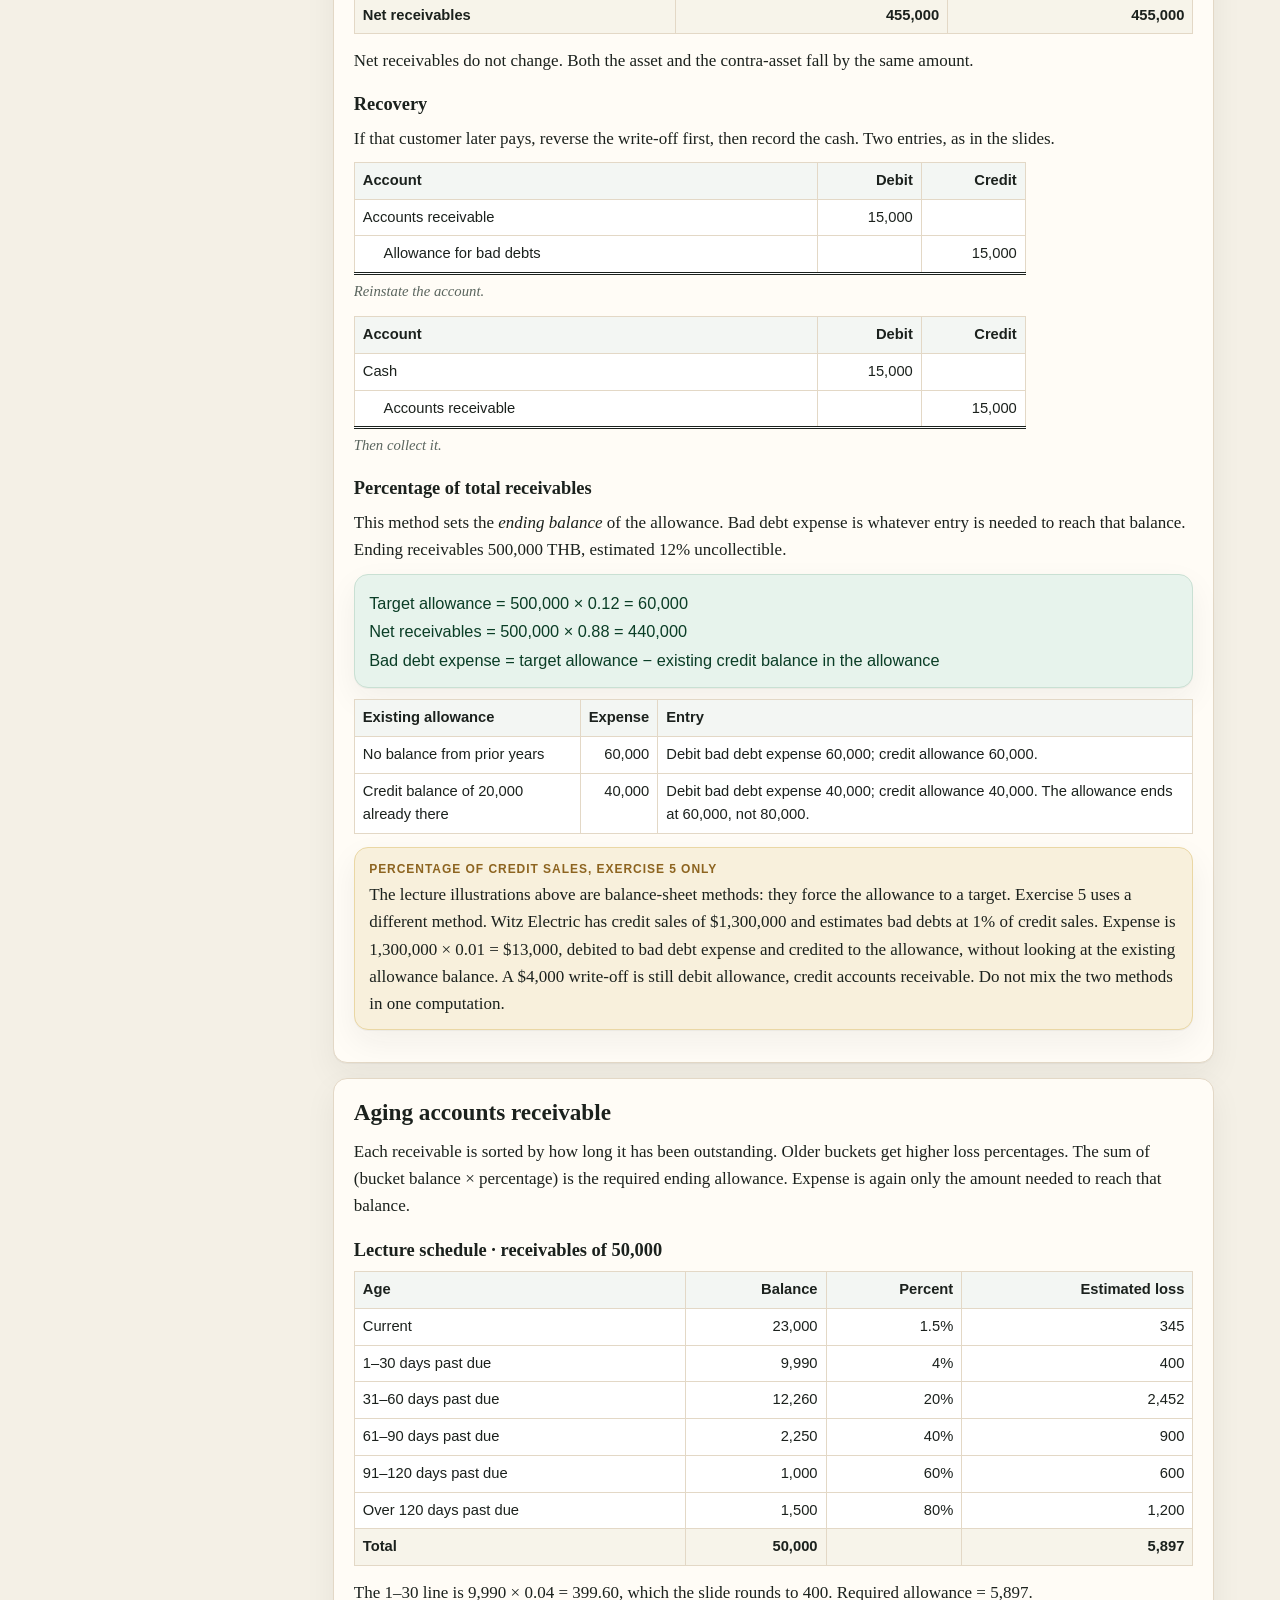
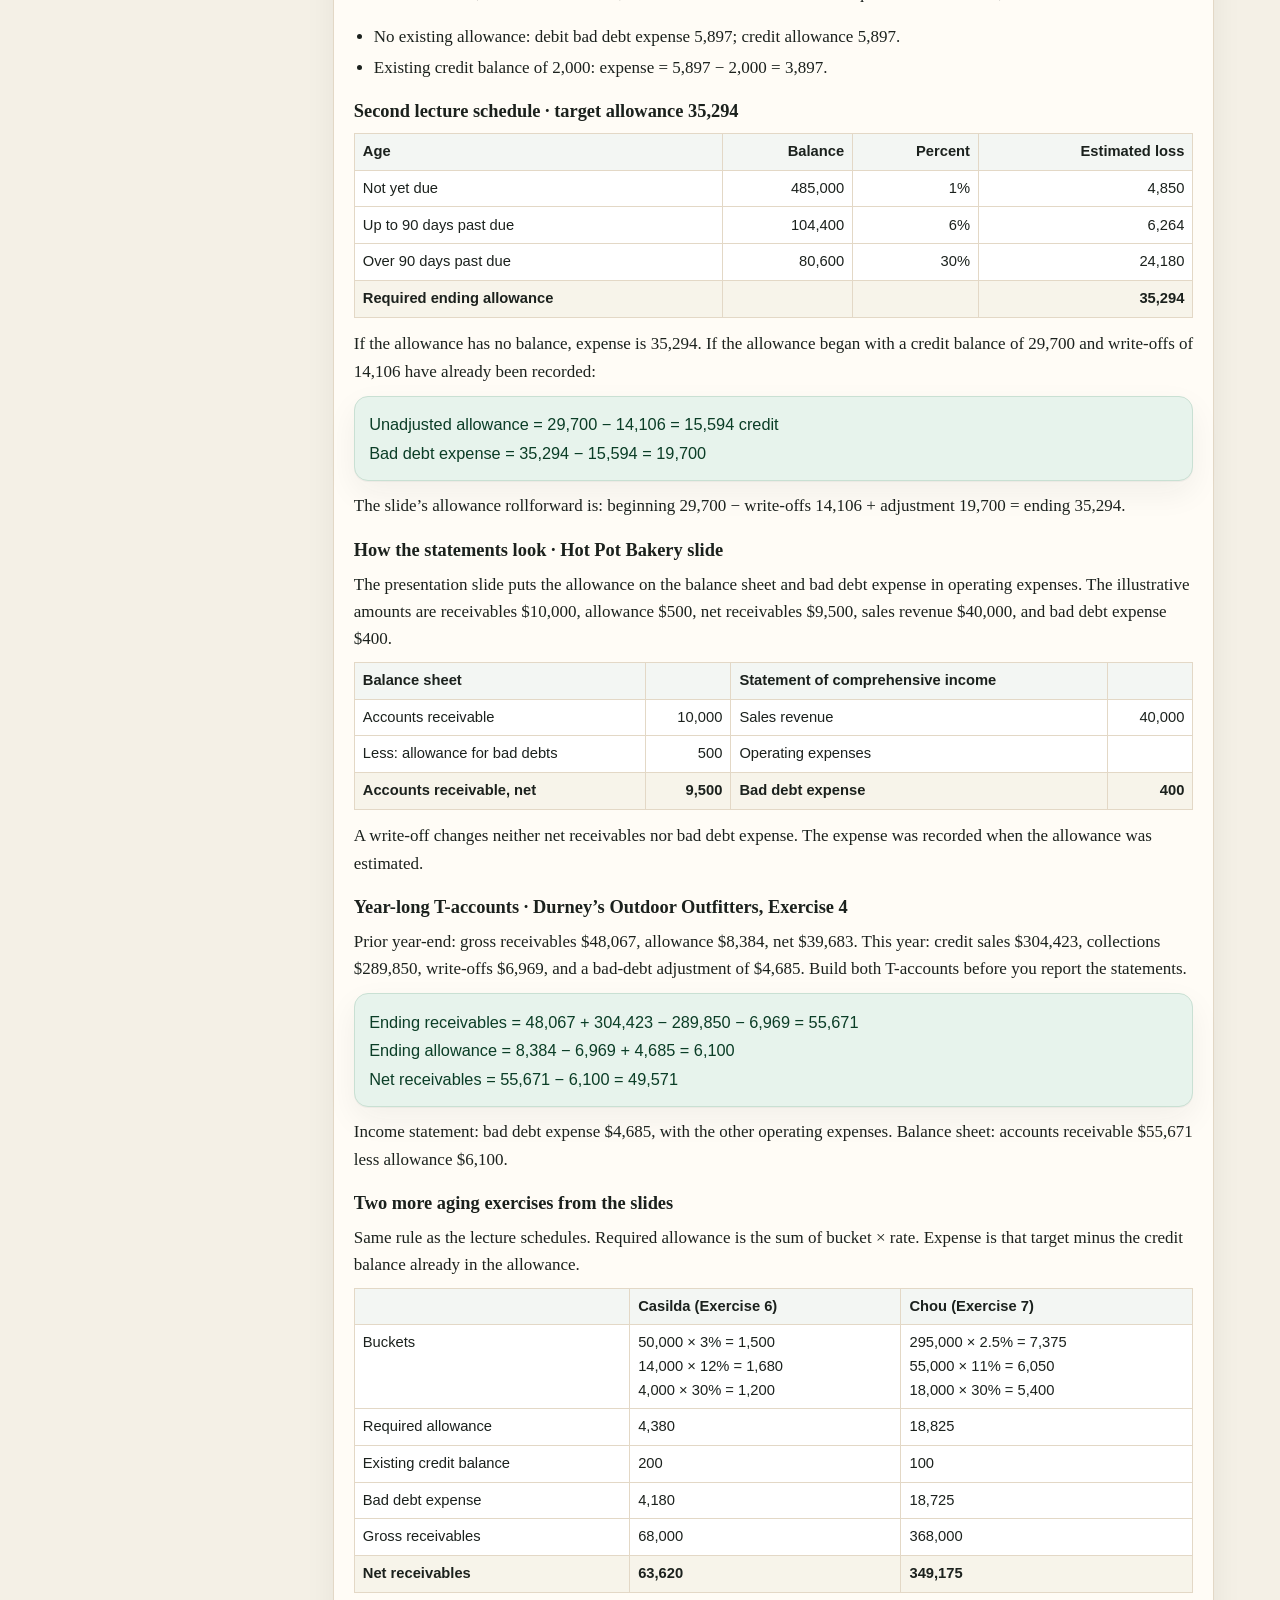
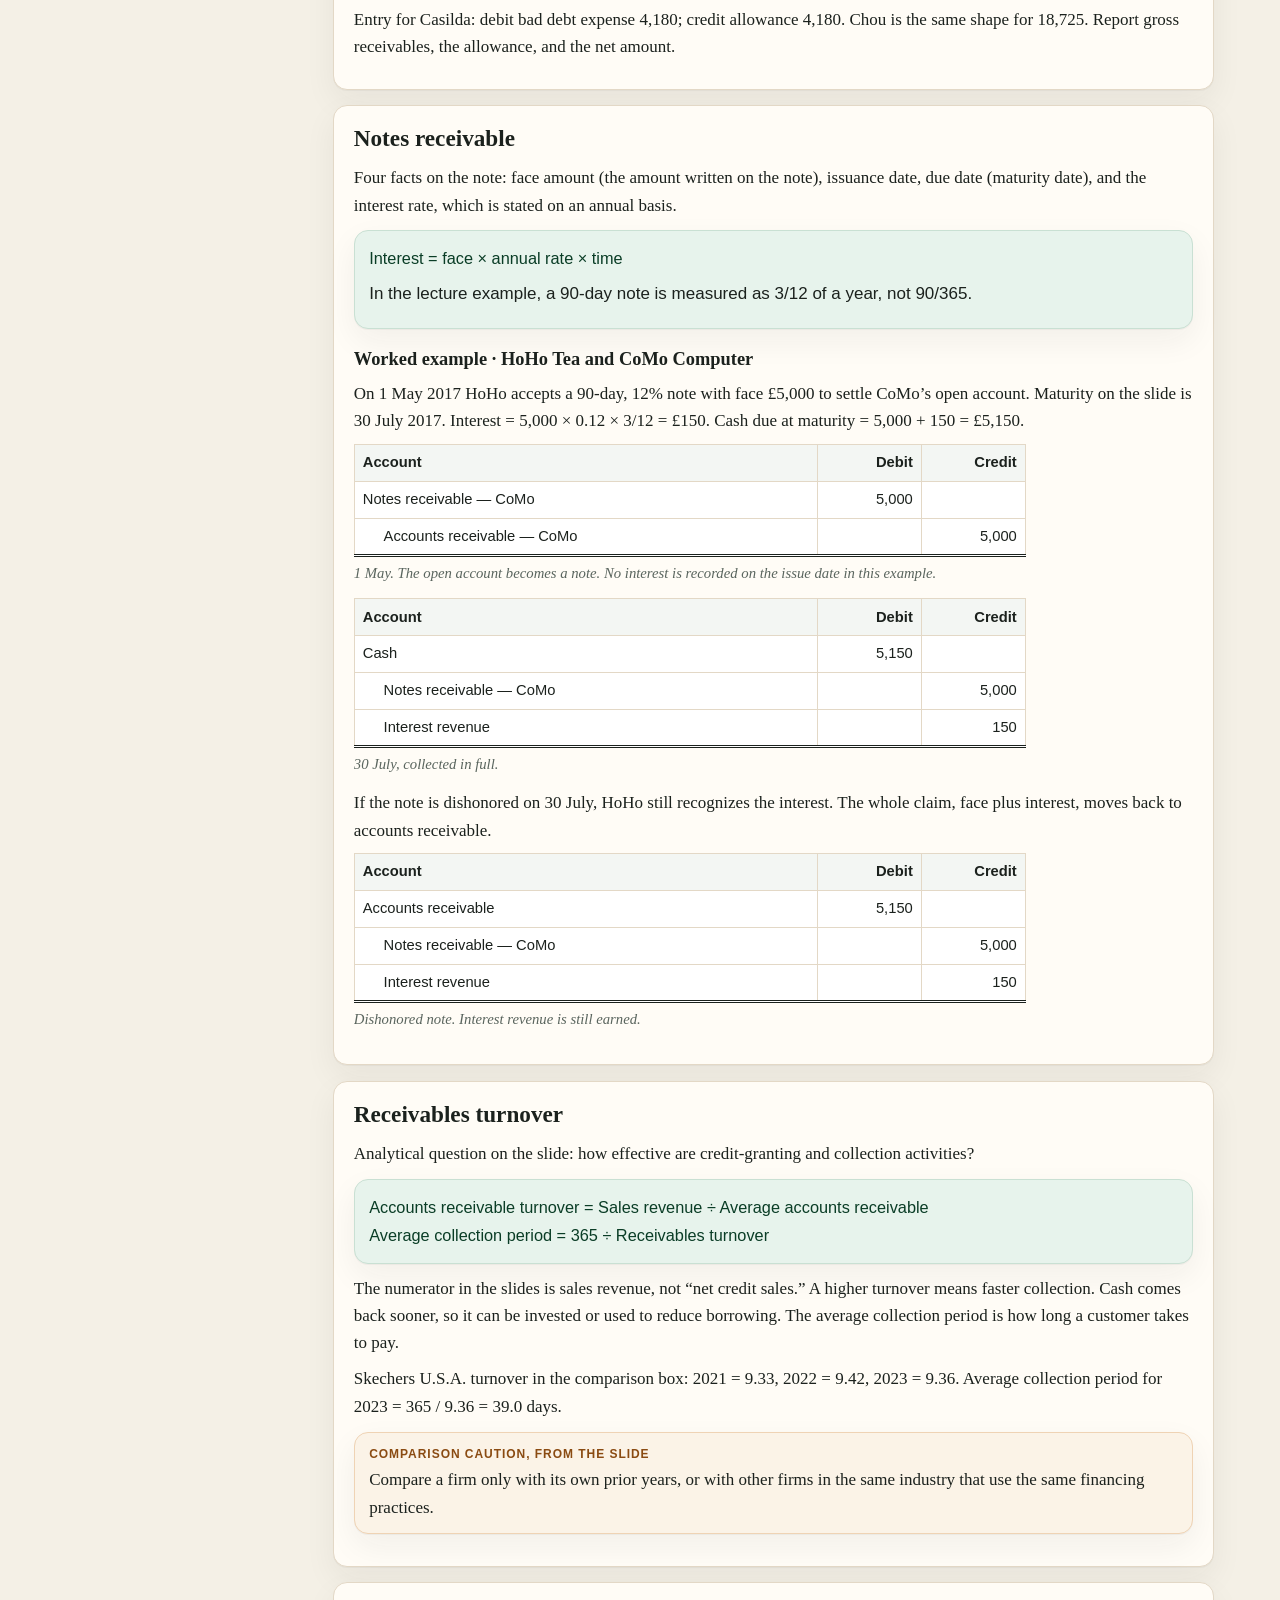
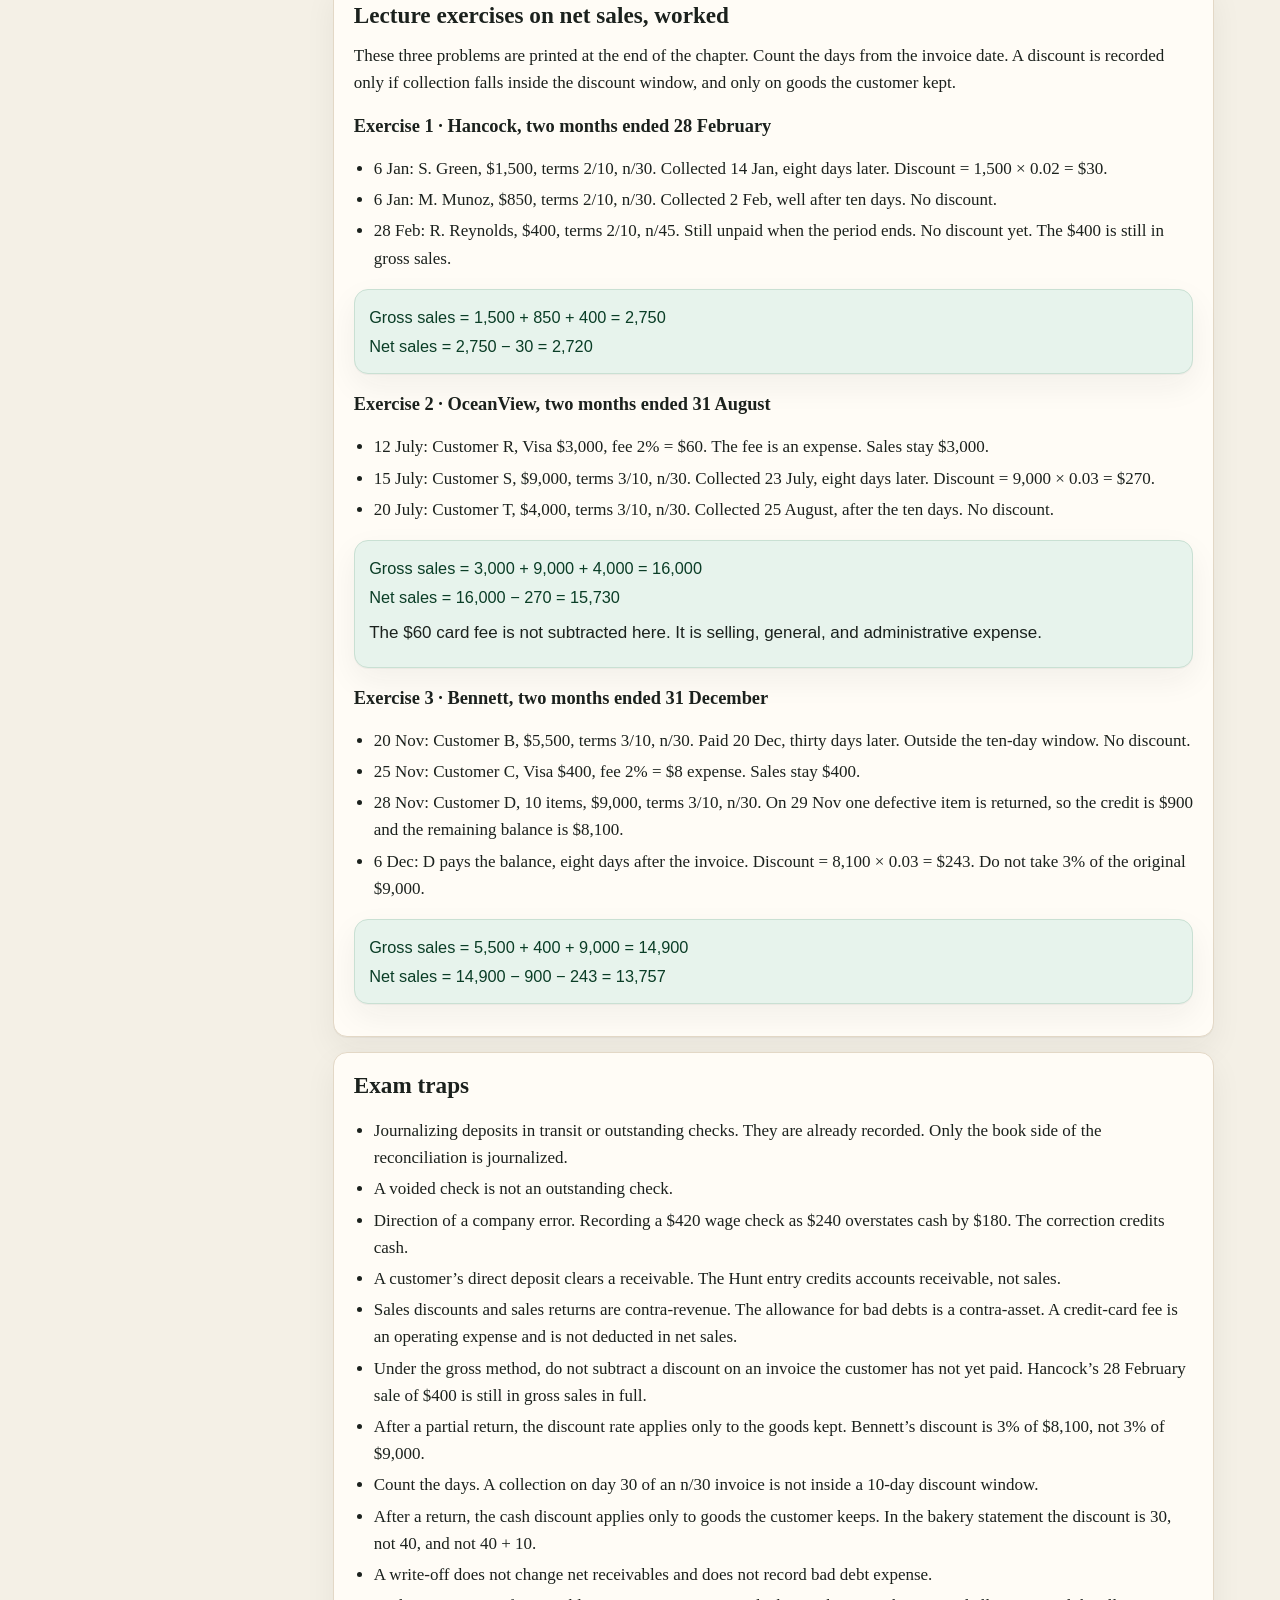
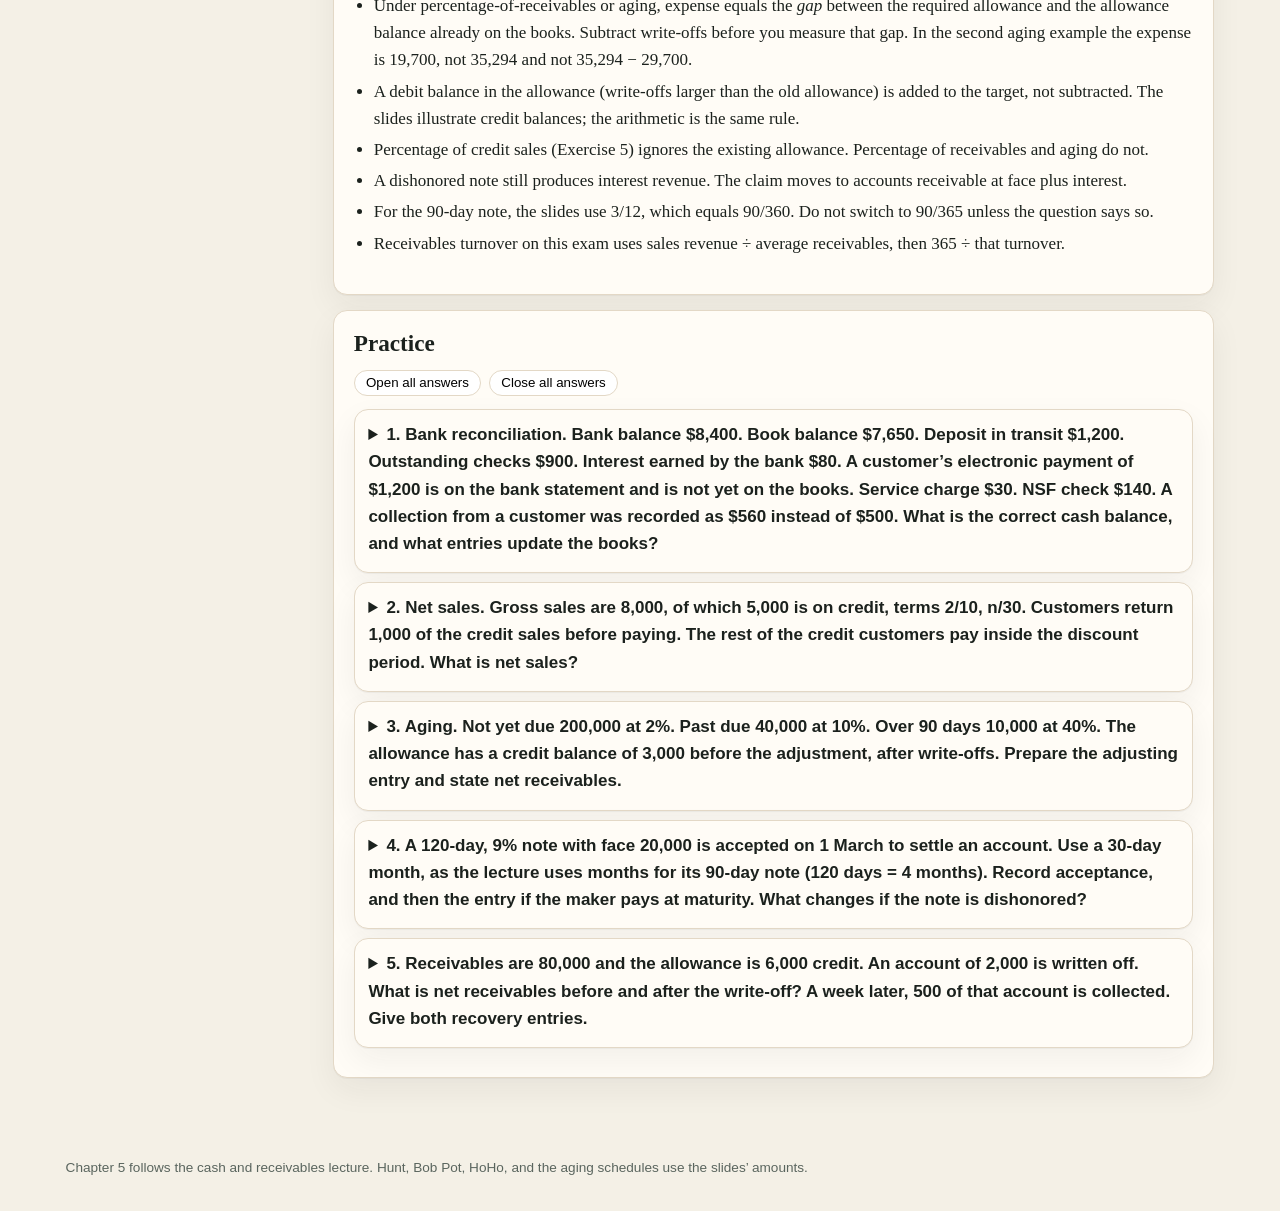
==== commit 156b7f21: "Add an 80-question practice exam (Parts 1–4) with scoring by part and explanations" ====
--- a/chapter-5.html
+++ b/chapter-5.html
@@ -22,6 +22,7 @@
       <a href="chapter-8.html">Part 4 Liabilities</a>
       <a href="formulas.html">Formulas</a>
       <a href="journal-entries.html">Journal entries</a>
+      <a href="practice-exam.html">Practice exam</a>
     </nav>
   </div>
 </header>
--- a/css/styles.css
+++ b/css/styles.css
@@ -402,3 +402,76 @@
   }
   a { color: inherit; text-decoration: none; }
 }
+
+/* Practice exam */
+.pe-controls { display: flex; flex-wrap: wrap; gap: 0.4rem; align-items: center; margin: 0.6rem 0 0; }
+.pe-label { font-family: var(--sans); font-size: 0.85rem; color: var(--muted); }
+.pe-controls button, .pe-bar button {
+  font-family: var(--sans);
+  font-size: 0.88rem;
+  background: white;
+  color: var(--ink);
+  border: 1px solid var(--line);
+  border-radius: 999px;
+  padding: 0.38rem 0.8rem;
+  cursor: pointer;
+}
+.pe-controls button:hover, .pe-bar button:hover { border-color: var(--green); }
+.pe-filter.is-on { background: var(--green); border-color: var(--green); color: white; }
+.pe-q {
+  background: var(--sheet);
+  border: 1px solid var(--line);
+  border-radius: 14px;
+  box-shadow: var(--shadow);
+  padding: 0.9rem 1.05rem 0.95rem;
+  margin: 0 0 0.8rem;
+  min-width: 0;
+}
+.pe-q.q-right { border-left: 5px solid var(--green); }
+.pe-q.q-wrong { border-left: 5px solid var(--clay); }
+.pe-stem { font-weight: 650; padding: 0; float: left; width: 100%; }
+.pe-stem + * { clear: both; }
+.pe-num { font-family: var(--sans); color: var(--green); }
+.pe-meta { font-family: var(--sans); font-size: 0.75rem; letter-spacing: 0.06em; text-transform: uppercase; color: var(--gold); margin: 0.2rem 0 0.45rem; }
+.pe-opt {
+  display: flex;
+  align-items: flex-start;
+  gap: 0.55rem;
+  padding: 0.45rem 0.6rem;
+  margin: 0.3rem 0;
+  border: 1px solid var(--line);
+  border-radius: 10px;
+  background: white;
+  cursor: pointer;
+}
+.pe-opt:hover { border-color: #b7c9bc; }
+.pe-opt input { margin-top: 0.35rem; flex: none; }
+.pe-letter { font-family: var(--sans); font-weight: 700; color: var(--muted); flex: none; min-width: 1.1rem; }
+.pe-opt:has(input:checked) { border-color: var(--green); background: var(--green-soft); }
+.pe-opt.is-correct { border-color: var(--green); background: #dcefe3; }
+.pe-opt.is-correct .pe-letter { color: var(--green); }
+.pe-opt.is-wrong { border-color: var(--clay); background: var(--clay-soft); }
+.pe-opt.is-wrong .pe-letter { color: var(--clay); }
+.pe-expl { margin-top: 0.55rem; padding: 0.6rem 0.75rem; background: var(--gold-soft); border: 1px solid #ead7a4; border-radius: 10px; font-size: 0.98rem; }
+.pe-results table { max-width: 32rem; }
+.pe-bar {
+  position: sticky;
+  bottom: 0;
+  z-index: 5;
+  display: flex;
+  justify-content: space-between;
+  align-items: center;
+  gap: 0.6rem;
+  flex-wrap: wrap;
+  background: var(--green-deep);
+  color: white;
+  border-radius: 14px 14px 0 0;
+  padding: 0.6rem 0.9rem;
+  font-family: var(--sans);
+  font-size: 0.92rem;
+}
+.pe-bar-btns { display: flex; gap: 0.45rem; }
+.pe-bar .pe-primary { background: #f2d48a; border-color: #f2d48a; font-weight: 700; }
+.pe-bar button:disabled { opacity: 0.55; cursor: default; }
+.card.card-feature { background: var(--green-soft); border-color: #b7d6c3; grid-column: 1 / -1; }
+@media print { .pe-bar, .pe-controls { display: none !important; } }
